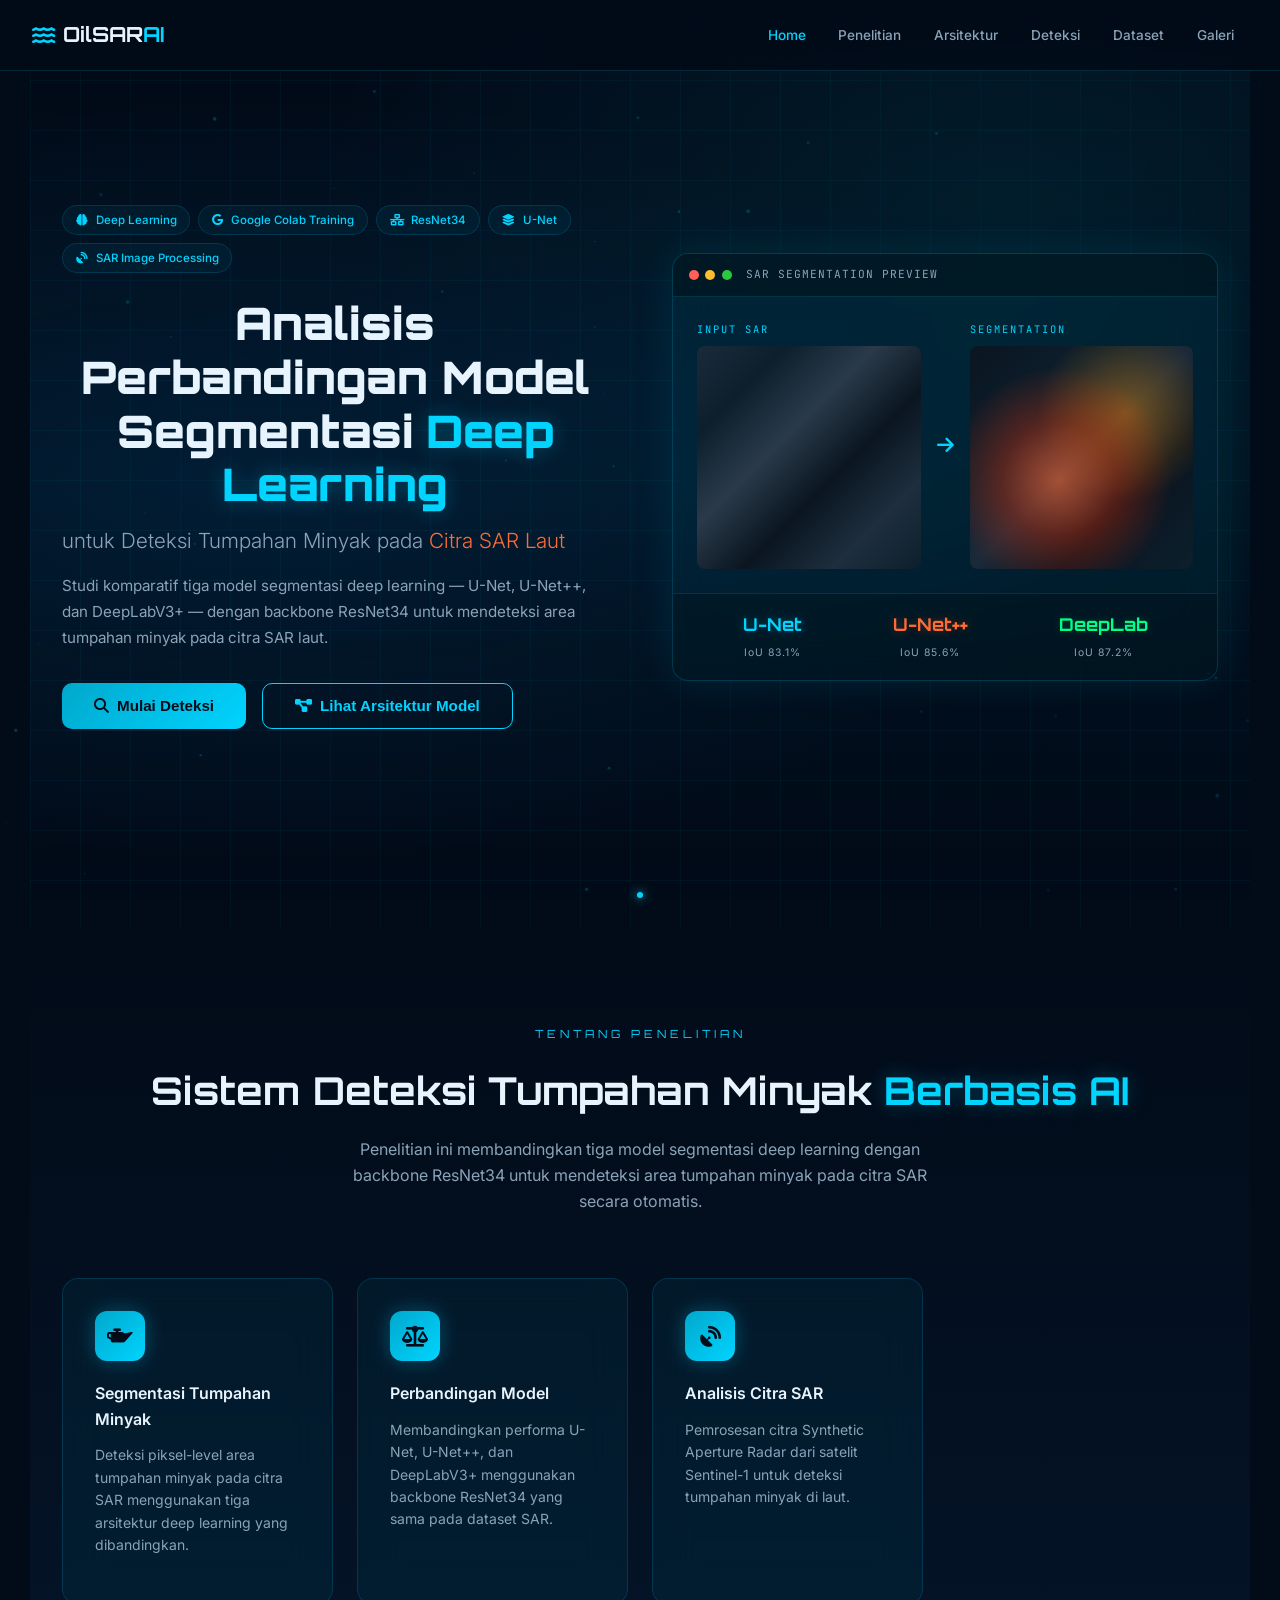
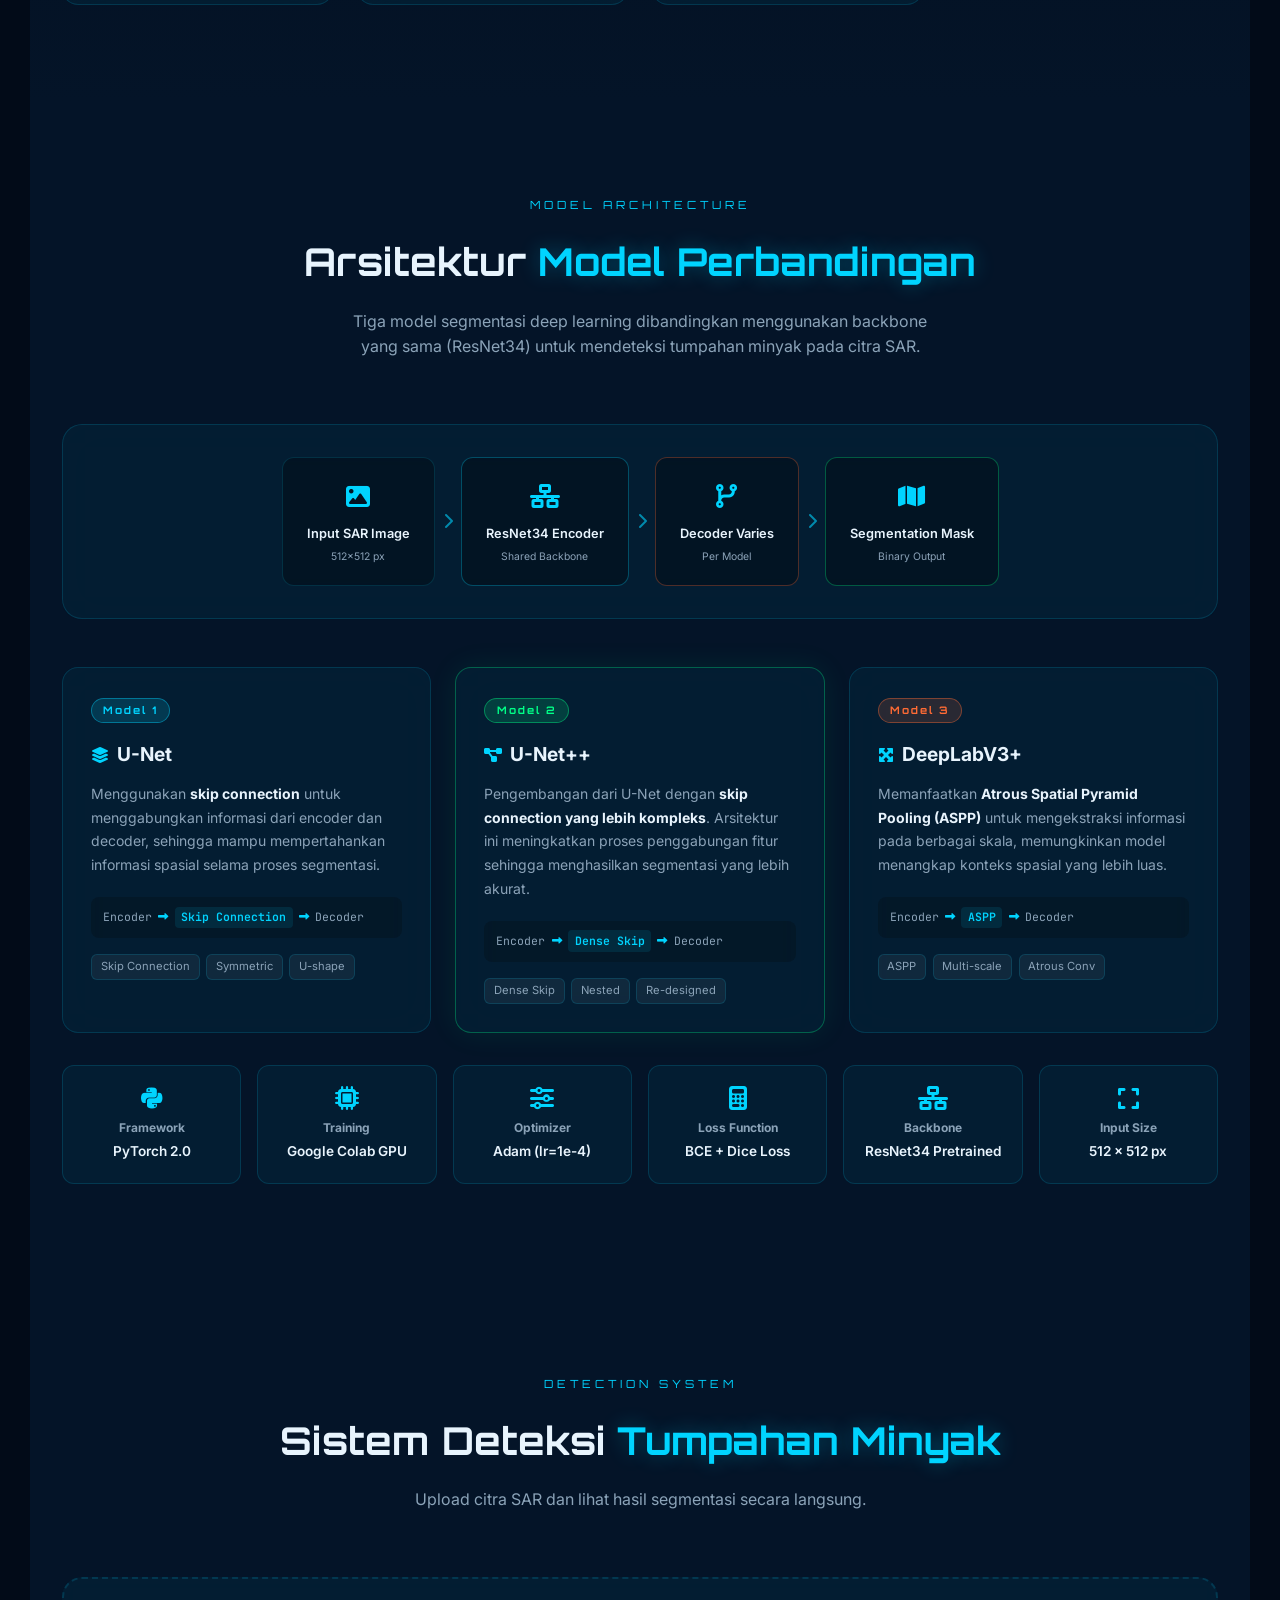
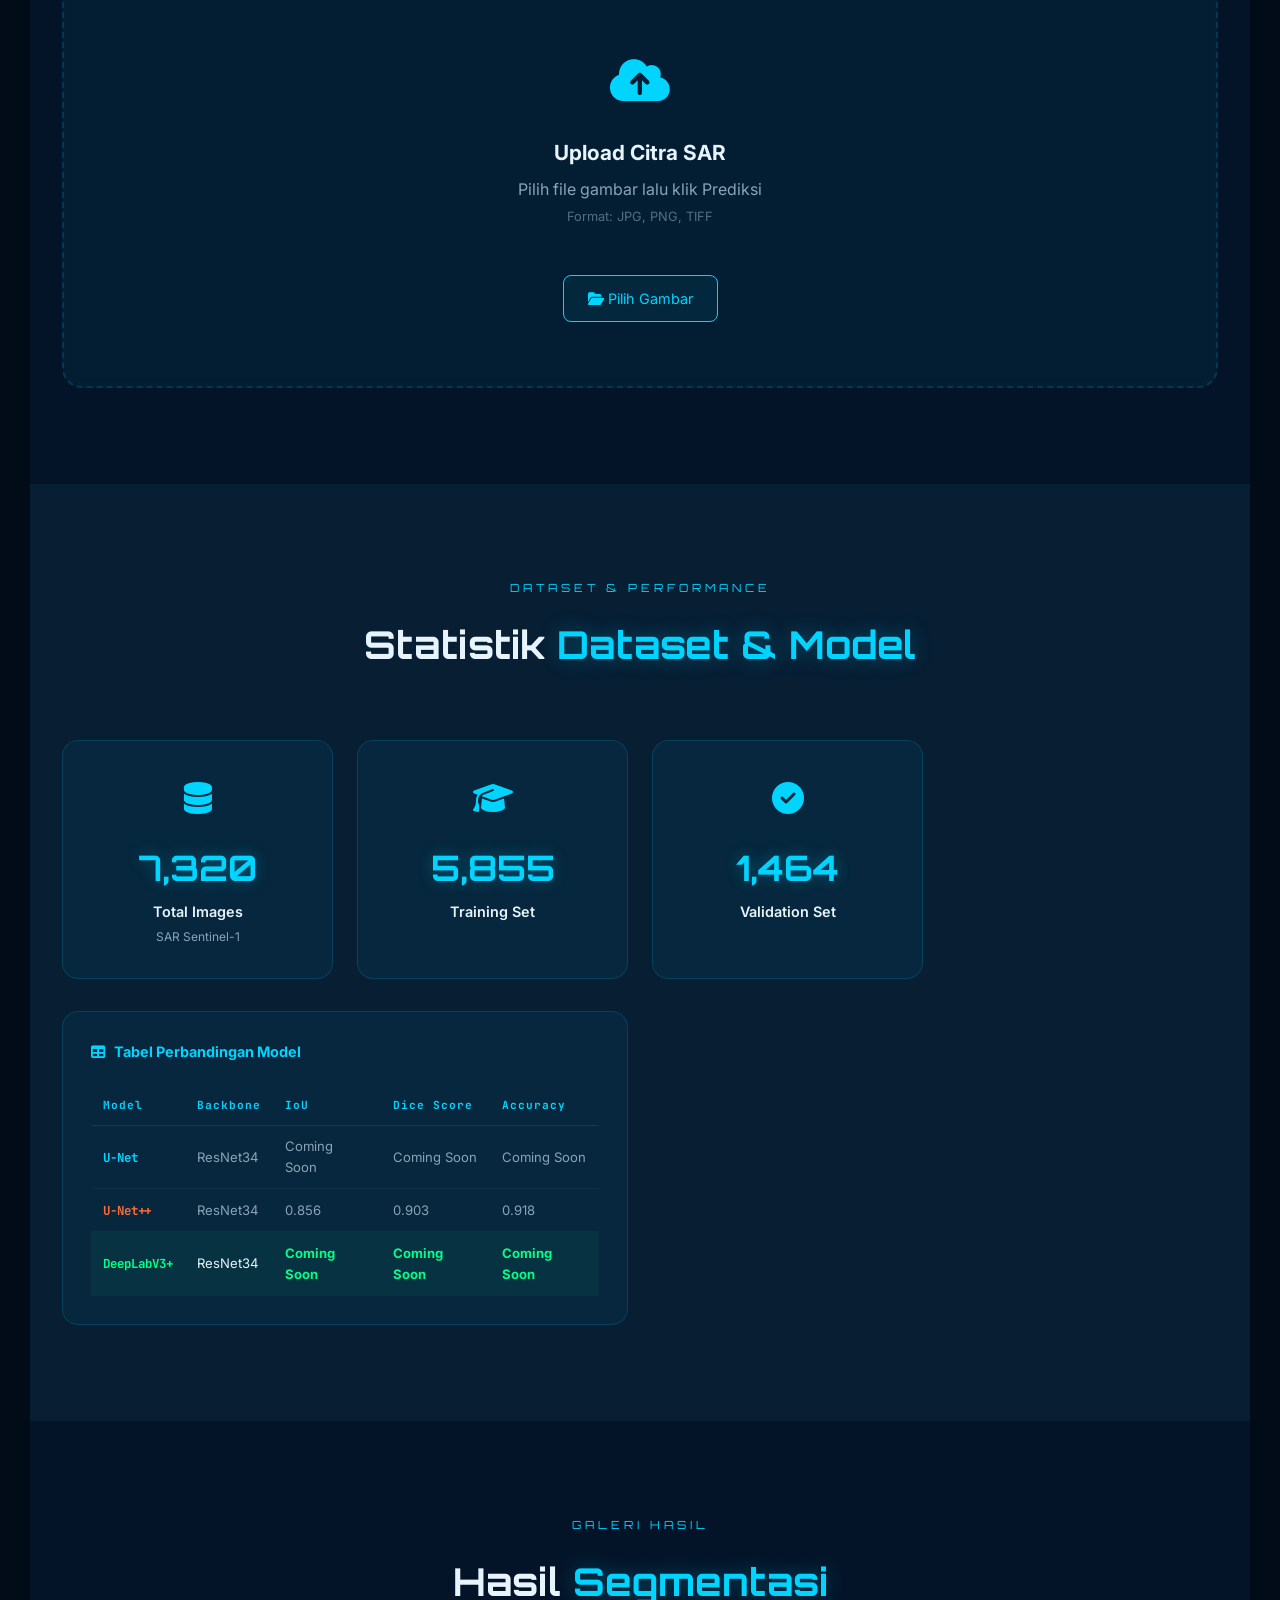
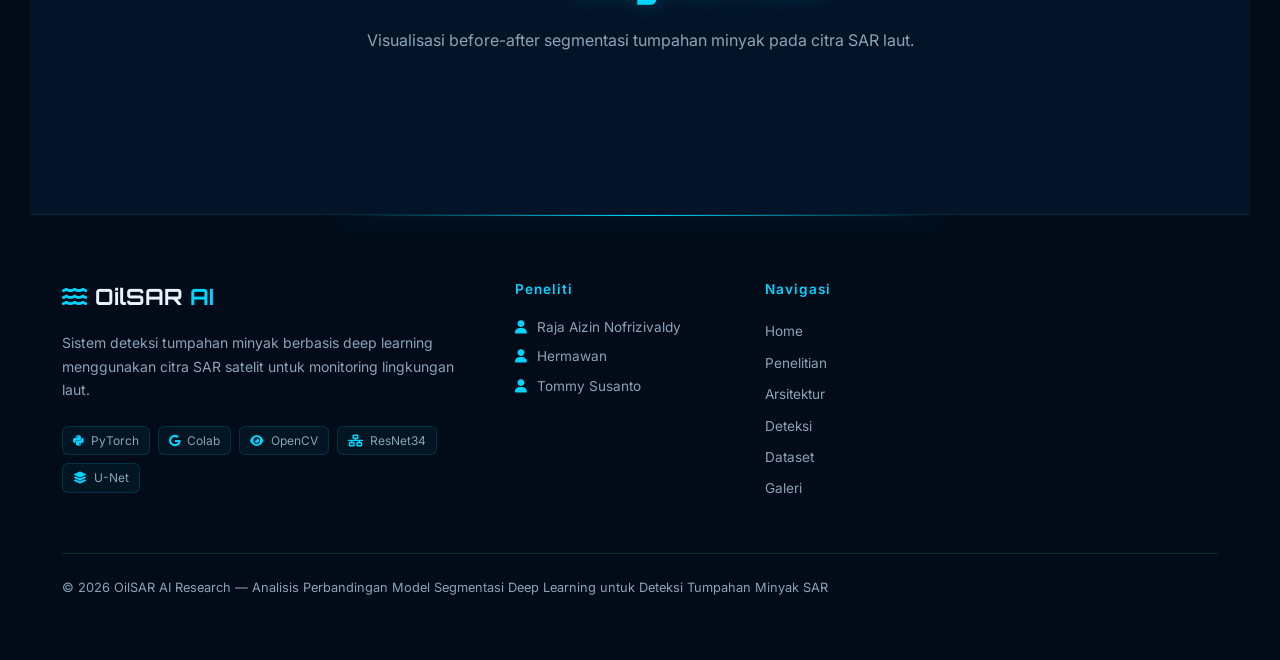
==== index.html @ 98680620 "Pengolahan Citra" ====
<!DOCTYPE html>
<html lang="id">
<head>
  <meta charset="UTF-8" />
  <meta name="viewport" content="width=device-width, initial-scale=1.0" />
  <title>Analisis Perbandingan Model Segmentasi Deep Learning — Deteksi Tumpahan Minyak SAR</title>
  <style>
body {
    font-family: Arial, sans-serif;
    margin: 30px;
    background: #f5f5f5;
}

.container {
    max-width: 1200px;
    margin: auto;
}

h1 {
    text-align: center;
}

.upload-box {
    text-align: center;
    margin-bottom: 20px;
}

button {
    padding: 10px 20px;
    cursor: pointer;
}

.result {
    margin-top: 30px;
}

.image-grid {
    display: grid;
    grid-template-columns: repeat(auto-fit, minmax(300px, 1fr));
    gap: 20px;
}

.card {
    background: white;
    padding: 15px;
    border-radius: 10px;
    box-shadow: 0 0 10px rgba(0,0,0,.1);
}

.card img {
    width: 100%;
    border: 1px solid #ddd;
}

.info {
    margin-top: 20px;
    padding: 15px;
    background: white;
    border-radius: 10px;
}

.loading {
    display: none;
    text-align: center;
    margin-top: 20px;
    color: blue;
}
</style>
  <link rel="stylesheet" href="style.css" />
  <link rel="preconnect" href="https://fonts.googleapis.com" />
  <link href="https://fonts.googleapis.com/css2?family=Orbitron:wght@400;700;900&family=Inter:wght@300;400;500;600;700&family=JetBrains+Mono:wght@400;500&display=swap" rel="stylesheet" />
  <link rel="stylesheet" href="https://cdnjs.cloudflare.com/ajax/libs/font-awesome/6.5.0/css/all.min.css" />
</head>

<body>
  <!-- Loading Screen -->
  <div id="loader">
    <div class="loader-inner">
      <div class="scan-line"></div>
      <div class="loader-logo">
        <span class="loader-icon"><i class="fas fa-satellite"></i></span>
        <p class="loader-text">INITIALIZING AI SYSTEM</p>
        <div class="loader-bar"><div class="loader-fill"></div></div>
        <p class="loader-status" id="loaderStatus">Loading neural network...</p>
      </div>
    </div>
  </div>

  <!-- Particle Canvas -->
  <canvas id="particleCanvas"></canvas>

  <!-- Navbar -->
  <nav id="navbar">
    <div class="nav-container">
      <div class="nav-logo">
        <i class="fas fa-water"></i>
        <span>OilSAR<span class="accent">AI</span></span>
      </div>
      <ul class="nav-links">
        <li><a href="#hero">Home</a></li>
        <li><a href="#about">Penelitian</a></li>
        <li><a href="#architecture">Arsitektur</a></li>
        <li><a href="#detection">Deteksi</a></li>
        <li><a href="#dataset">Dataset</a></li>
        <li><a href="#gallery">Galeri</a></li>
      </ul>
      <button class="hamburger" id="hamburger"><i class="fas fa-bars"></i></button>
    </div>
    <div class="mobile-menu" id="mobileMenu">
      <a href="#hero">Home</a>
      <a href="#about">Penelitian</a>
      <a href="#architecture">Arsitektur</a>
      <a href="#training">Training</a>
      <a href="#detection">Deteksi</a>
      <a href="#dataset">Dataset</a>
      <a href="#gallery">Galeri</a>
    </div>
  </nav>

  <!-- HERO SECTION -->
  <section id="hero">
    <div class="hero-bg">
      <div class="sar-grid"></div>
      <div class="scan-overlay"></div>
    </div>
    <div class="hero-content">
      <div class="hero-text">
        <div class="hero-badges">
          <span class="badge"><i class="fas fa-brain"></i> Deep Learning</span>
          <span class="badge"><i class="fab fa-google"></i> Google Colab Training</span>
          <span class="badge"><i class="fas fa-network-wired"></i> ResNet34</span>
          <span class="badge"><i class="fas fa-layer-group"></i> U-Net</span>
          <span class="badge"><i class="fas fa-satellite-dish"></i> SAR Image Processing</span>
        </div>
        <h1 class="hero-title">Analisis Perbandingan Model Segmentasi <span class="glow-text">Deep Learning</span></h1>
        <p class="hero-subtitle">untuk Deteksi Tumpahan Minyak pada <span class="accent-text">Citra SAR Laut</span></p>
        <p class="hero-desc">Studi komparatif tiga model segmentasi deep learning — U-Net, U-Net++, dan DeepLabV3+ — dengan backbone ResNet34 untuk mendeteksi area tumpahan minyak pada citra SAR laut.</p>
        <div class="hero-buttons">
          <button class="btn-primary" onclick="document.getElementById('detection').scrollIntoView({behavior:'smooth'})">
            <i class="fas fa-search"></i> Mulai Deteksi
          </button>
          <button class="btn-secondary" onclick="document.getElementById('architecture').scrollIntoView({behavior:'smooth'})">
            <i class="fas fa-project-diagram"></i> Lihat Arsitektur Model
          </button>
        </div>
      </div>
      <div class="hero-visual">
        <div class="sar-display">
          <div class="sar-header">
            <span class="dot red"></span><span class="dot yellow"></span><span class="dot green"></span>
            <span class="sar-title">SAR SEGMENTATION PREVIEW</span>
          </div>
          <div class="sar-image-area">
            <div class="sar-original">
              <div class="sar-label">INPUT SAR</div>
              <div class="sar-mock-img grayscale-mock"></div>
            </div>
            <div class="sar-arrow"><i class="fas fa-arrow-right"></i></div>
            <div class="sar-result">
              <div class="sar-label">SEGMENTATION</div>
              <div class="sar-mock-img seg-mock"></div>
            </div>
          </div>
          <div class="sar-stats">
            <div class="stat-item"><span class="stat-val cyan">U-Net</span><span class="stat-lbl">IoU 83.1%</span></div>
            <div class="stat-item"><span class="stat-val orange">U-Net++</span><span class="stat-lbl">IoU 85.6%</span></div>
            <div class="stat-item"><span class="stat-val green">DeepLab</span><span class="stat-lbl">IoU 87.2%</span></div>
          </div>
        </div>
      </div>
    </div>
    <div class="scroll-indicator"><div class="scroll-dot"></div></div>
  </section>

  <!-- ABOUT SECTION -->
  <section id="about">
    <div class="container">
      <div class="section-header">
        <span class="section-tag">TENTANG PENELITIAN</span>
        <h2>Sistem Deteksi Tumpahan Minyak <span class="glow-text">Berbasis AI</span></h2>
        <p>Penelitian ini membandingkan tiga model segmentasi deep learning dengan backbone ResNet34 untuk mendeteksi area tumpahan minyak pada citra SAR secara otomatis.</p>
      </div>
      <div class="about-cards">
        <div class="about-card" data-aos="fade-up">
          <div class="card-icon"><i class="fas fa-oil-can"></i></div>
          <h3>Segmentasi Tumpahan Minyak</h3>
          <p>Deteksi piksel-level area tumpahan minyak pada citra SAR menggunakan tiga arsitektur deep learning yang dibandingkan.</p>
        </div>
        <div class="about-card" data-aos="fade-up" data-delay="100">
          <div class="card-icon"><i class="fas fa-balance-scale"></i></div>
          <h3>Perbandingan Model</h3>
          <p>Membandingkan performa U-Net, U-Net++, dan DeepLabV3+ menggunakan backbone ResNet34 yang sama pada dataset SAR.</p>
        </div>
        <div class="about-card" data-aos="fade-up" data-delay="200">
          <div class="card-icon"><i class="fas fa-satellite-dish"></i></div>
          <h3>Analisis Citra SAR</h3>
          <p>Pemrosesan citra Synthetic Aperture Radar dari satelit Sentinel-1 untuk deteksi tumpahan minyak di laut.</p>
        </div>
    </div>
  </section>

  <!-- ARCHITECTURE SECTION -->
  <section id="architecture">
    <div class="container">
      <div class="section-header">
        <span class="section-tag">MODEL ARCHITECTURE</span>
        <h2>Arsitektur <span class="glow-text">Model Perbandingan</span></h2>
        <p>Tiga model segmentasi deep learning dibandingkan menggunakan backbone yang sama (ResNet34) untuk mendeteksi tumpahan minyak pada citra SAR.</p>
      </div>

      <!-- Shared Pipeline -->
      <div class="arch-pipeline">
        <div class="arch-step">
          <div class="arch-icon"><i class="fas fa-image"></i></div>
          <div class="arch-label">Input SAR Image</div>
          <div class="arch-sub">512×512 px</div>
        </div>
        <div class="arch-arrow"><i class="fas fa-chevron-right"></i></div>
        <div class="arch-step encoder">
          <div class="arch-icon"><i class="fas fa-network-wired"></i></div>
          <div class="arch-label">ResNet34 Encoder</div>
          <div class="arch-sub">Shared Backbone</div>
        </div>
        <div class="arch-arrow"><i class="fas fa-chevron-right"></i></div>
        <div class="arch-step bridge">
          <div class="arch-icon"><i class="fas fa-code-branch"></i></div>
          <div class="arch-label">Decoder Varies</div>
          <div class="arch-sub">Per Model</div>
        </div>
        <div class="arch-arrow"><i class="fas fa-chevron-right"></i></div>
        <div class="arch-step decoder">
          <div class="arch-icon"><i class="fas fa-map"></i></div>
          <div class="arch-label">Segmentation Mask</div>
          <div class="arch-sub">Binary Output</div>
        </div>
      </div>

      <!-- 3 Model Cards -->
      <div class="model-compare-grid">
        <div class="model-card">
          <div class="model-badge" style="background:rgba(0,212,255,0.15);border-color:rgba(0,212,255,0.4);color:#00d4ff">Model 1</div>
          <h3 class="model-name"><i class="fas fa-layer-group"></i> U-Net</h3>
          <p class="model-desc">Menggunakan <strong>skip connection</strong> untuk menggabungkan informasi dari encoder dan decoder, sehingga mampu mempertahankan informasi spasial selama proses segmentasi.</p>
          <div class="model-flow">
            <span>Encoder</span>
            <i class="fas fa-long-arrow-alt-right"></i>
            <span class="flow-key">Skip Connection</span>
            <i class="fas fa-long-arrow-alt-right"></i>
            <span>Decoder</span>
          </div>
          <div class="model-tags">
            <span>Skip Connection</span>
            <span>Symmetric</span>
            <span>U-shape</span>
          </div>
        </div>
        <div class="model-card featured">
          <div class="model-badge" style="background:rgba(0,255,136,0.15);border-color:rgba(0,255,136,0.4);color:#00ff88">Model 2</div>
          <h3 class="model-name"><i class="fas fa-project-diagram"></i> U-Net++</h3>
          <p class="model-desc">Pengembangan dari U-Net dengan <strong>skip connection yang lebih kompleks</strong>. Arsitektur ini meningkatkan proses penggabungan fitur sehingga menghasilkan segmentasi yang lebih akurat.</p>
          <div class="model-flow">
            <span>Encoder</span>
            <i class="fas fa-long-arrow-alt-right"></i>
            <span class="flow-key">Dense Skip</span>
            <i class="fas fa-long-arrow-alt-right"></i>
            <span>Decoder</span>
          </div>
          <div class="model-tags">
            <span>Dense Skip</span>
            <span>Nested</span>
            <span>Re-designed</span>
          </div>
        </div>
        <div class="model-card">
          <div class="model-badge" style="background:rgba(255,107,53,0.15);border-color:rgba(255,107,53,0.4);color:#ff6b35">Model 3</div>
          <h3 class="model-name"><i class="fas fa-expand-arrows-alt"></i> DeepLabV3+</h3>
          <p class="model-desc">Memanfaatkan <strong>Atrous Spatial Pyramid Pooling (ASPP)</strong> untuk mengekstraksi informasi pada berbagai skala, memungkinkan model menangkap konteks spasial yang lebih luas.</p>
          <div class="model-flow">
            <span>Encoder</span>
            <i class="fas fa-long-arrow-alt-right"></i>
            <span class="flow-key">ASPP</span>
            <i class="fas fa-long-arrow-alt-right"></i>
            <span>Decoder</span>
          </div>
          <div class="model-tags">
            <span>ASPP</span>
            <span>Multi-scale</span>
            <span>Atrous Conv</span>
          </div>
        </div>
      </div>

      <div class="arch-info-grid">
        <div class="arch-info-card">
          <i class="fab fa-python"></i>
          <h4>Framework</h4>
          <p>PyTorch 2.0</p>
        </div>
        <div class="arch-info-card">
          <i class="fas fa-microchip"></i>
          <h4>Training</h4>
          <p>Google Colab GPU</p>
        </div>
        <div class="arch-info-card">
          <i class="fas fa-sliders-h"></i>
          <h4>Optimizer</h4>
          <p>Adam (lr=1e-4)</p>
        </div>
        <div class="arch-info-card">
          <i class="fas fa-calculator"></i>
          <h4>Loss Function</h4>
          <p>BCE + Dice Loss</p>
        </div>
        <div class="arch-info-card">
          <i class="fas fa-network-wired"></i>
          <h4>Backbone</h4>
          <p>ResNet34 Pretrained</p>
        </div>
        <div class="arch-info-card">
          <i class="fas fa-expand"></i>
          <h4>Input Size</h4>
          <p>512 × 512 px</p>
        </div>
      </div>
    </div>
  </section>

  <!-- DETECTION SECTION -->
  <section id="detection">
    <div class="container">
      <div class="section-header">
        <span class="section-tag">DETECTION SYSTEM</span>
        <h2>Sistem Deteksi <span class="glow-text">Tumpahan Minyak</span></h2>
        <p>Upload citra SAR dan lihat hasil segmentasi secara langsung.</p>
      </div>

      <div class="detection-layout">
        <!-- Upload Area -->
        <div class="upload-area" id="uploadArea">
          <div class="upload-icon"><i class="fas fa-cloud-upload-alt"></i></div>
          <h3>Upload Citra SAR</h3>
          <p>Pilih file gambar lalu klik Prediksi</p>
          <p class="upload-hint">Format: JPG, PNG, TIFF</p>
          <div style="display:flex; gap:1rem; justify-content:center; flex-wrap:wrap; margin-top:1.5rem;">
            <label for="imageInput" class="btn-upload">
              <i class="fas fa-folder-open"></i> Pilih Gambar
            </label>
            <button id="predictBtn" class="btn-primary" onclick="predict()" style="display:none;">
              <i class="fas fa-brain"></i> Prediksi
            </button>
          </div>
          <input type="file" id="imageInput" accept="image/*" style="display:none">
          <p id="selectedFileName" style="margin-top:0.75rem; font-size:0.8rem; color:var(--cyan); display:none;"></p>
        </div>

        <!-- Loading indicator -->
        <div id="loading" style="display:none; text-align:center; padding:2rem; color:var(--cyan);">
          <i class="fas fa-spinner fa-spin" style="font-size:2rem; margin-bottom:0.5rem; display:block;"></i>
          Sedang memproses...
        </div>

        <!-- Result Images -->
        <div class="detection-results" id="detectionResults" style="display:none;">
          <div class="result-grid-3">
            <!-- Model 1: U-Net (Coming Soon) -->
            <div class="result-card">
              <div class="result-label model-lbl-unet"><i class="fas fa-layer-group"></i> &nbsp;U-Net</div>
              <div class="result-img-wrap">
                <img id="unetImage" alt="U-Net Result" />
                <div class="coming-soon-overlay">
                  <i class="fas fa-clock"></i>
                  <p>Coming Soon</p>
                </div>
              </div>
            </div>

            <!-- Model 2: U-Net++ (Aktif dari API) -->
            <div class="result-card featured-model">
              <div class="result-label model-lbl-unetpp"><i class="fas fa-project-diagram"></i> &nbsp;U-Net++</div>
              <div class="result-img-wrap">
                <div class="img-sublabel"><i class="fas fa-layer-group"></i> Mask</div>
                <img id="unetppMask" alt="U-Net++ Mask" />
              </div>
              <div class="result-img-wrap" style="margin-top:0;">
                <div class="img-sublabel" style="color:var(--green);"><i class="fas fa-eye"></i> Overlay</div>
                <img id="unetppImage" alt="U-Net++ Overlay" />
              </div>
              <div class="model-status active">
                <i class="fas fa-check-circle"></i> Active Model
              </div>
            </div>

            <!-- Model 3: DeepLabV3+ (Coming Soon) -->
            <div class="result-card">
              <div class="result-label model-lbl-deeplab"><i class="fas fa-expand-arrows-alt"></i> &nbsp;DeepLabV3+</div>
              <div class="result-img-wrap">
                <img id="deeplabImage" alt="DeepLabV3+ Result" />
                <div class="coming-soon-overlay">
                  <i class="fas fa-clock"></i>
                  <p>Coming Soon</p>
                </div>
              </div>
            </div>
          </div>

          <!-- Info -->
          <div id="resultInfo" style="display:none; background:var(--glass); border:1px solid var(--glass-border); border-radius:12px; padding:1.25rem; text-align:center;">
            <p style="color:var(--gray); font-size:0.85rem;"><i class="fas fa-info-circle"></i> Prediksi selesai. Model U-Net dan DeepLabV3+ sedang dalam pengembangan.</p>
          </div>

          <div style="display:flex; gap:1rem; flex-wrap:wrap; justify-content:center;">
            <button class="btn-analyze" onclick="predict()">
              <i class="fas fa-brain"></i> Prediksi Ulang
            </button>
            <button class="btn-secondary" onclick="resetDetection()">
              <i class="fas fa-redo"></i> Upload Gambar Baru
            </button>
          </div>
        </div>
      </div>
    </div>
  </section>

  <!-- DATASET & PERFORMANCE -->
  <section id="dataset">
    <div class="container">
      <div class="section-header">
        <span class="section-tag">DATASET & PERFORMANCE</span>
        <h2>Statistik <span class="glow-text">Dataset & Model</span></h2>
      </div>
      <div class="dataset-layout">
        <div class="dataset-cards">
          <div class="ds-card">
            <div class="ds-icon"><i class="fas fa-database"></i></div>
            <div class="ds-num" data-target="8070">0</div>
            <div class="ds-lbl">Total Images</div>
            <div class="ds-sub">SAR Sentinel-1</div>
          </div>
          <div class="ds-card">
            <div class="ds-icon"><i class="fas fa-graduation-cap"></i></div>
            <div class="ds-num" data-target="6455">0</div>
            <div class="ds-lbl">Training Set</div>
          </div>
          <div class="ds-card">
            <div class="ds-icon"><i class="fas fa-check-circle"></i></div>
            <div class="ds-num" data-target="1615">0</div>
            <div class="ds-lbl">Validation Set</div>
          </div>
        </div>
        <div class="performance-grid">
          <!-- <div class="perf-card">
            <h4><i class="fas fa-bullseye"></i> Perbandingan IoU Score</h4>
            <div class="perf-row"><span>U-Net</span><div class="perf-bar"><div class="perf-fill cyan" style="width:83.1%"></div></div><span>83.1%</span></div>
            <div class="perf-row"><span>U-Net++</span><div class="perf-bar"><div class="perf-fill orange" style="width:85.6%"></div></div><span>85.6%</span></div>
            <div class="perf-row"><span>DeepLabV3+</span><div class="perf-bar"><div class="perf-fill green" style="width:87.2%"></div></div><span>87.2%</span></div>
          </div> -->
          <div class="perf-card">
            <h4><i class="fas fa-table"></i> Tabel Perbandingan Model</h4>
            <div class="model-table-wrap">
              <table class="model-table">
                <thead>
                  <tr>
                    <th>Model</th>
                    <th>Backbone</th>
                    <th>IoU</th>
                    <th>Dice Score</th>
                    <th>Accuracy</th>
                  </tr>
                </thead>
                <tbody>
                  <tr>
                    <td><span class="mt-model cyan">U-Net</span></td>
                    <td>ResNet34</td>
                    <td>Coming Soon</td>
                    <td>Coming Soon</td>
                    <td>Coming Soon</td>
                  </tr>
                  <tr>
                    <td><span class="mt-model orange">U-Net++</span></td>
                    <td>ResNet34</td>
                    <td>0.856</td>
                    <td>0.903</td>
                    <td>0.918</td>
                  </tr>
                  <tr class="best-row">
                    <td><span class="mt-model green">DeepLabV3+</span></td>
                    <td>ResNet34</td>
                    <td><strong>Coming Soon</strong></td>
                    <td><strong>Coming Soon</strong></td>
                    <td><strong>Coming Soon</strong></td>
                  </tr>
                </tbody>
              </table>
            </div>
          </div>
        </div>
      </div>
    </div>
  </section>

  <!-- GALLERY SECTION -->
  <section id="gallery">
    <div class="container">
      <div class="section-header">
        <span class="section-tag">GALERI HASIL</span>
        <h2>Hasil <span class="glow-text">Segmentasi</span></h2>
        <p>Visualisasi before-after segmentasi tumpahan minyak pada citra SAR laut.</p>
      </div>
      <div class="gallery-grid">
      
        <!-- <div class="gallery-item" data-label="Tumpahan Berat — Teluk Meksiko">
          <div class="gallery-before"><div class="mock-sar s1"></div><span class="g-tag">SAR Original</span></div>
          <div class="gallery-after"><div class="mock-seg s1"></div><span class="g-tag seg">Segmentasi</span></div>
          <div class="gallery-info"><span class="g-level berat">BERAT</span><span class="g-conf">Conf: 96.3%</span></div>
        </div>
        <div class="gallery-item" data-label="Tumpahan Sedang — Laut Jawa">
          <div class="gallery-before"><div class="mock-sar s2"></div><span class="g-tag">SAR Original</span></div>
          <div class="gallery-after"><div class="mock-seg s2"></div><span class="g-tag seg">Segmentasi</span></div>
          <div class="gallery-info"><span class="g-level sedang">SEDANG</span><span class="g-conf">Conf: 91.7%</span></div>
        </div>
        <div class="gallery-item" data-label="Tumpahan Ringan — Selat Malaka">
          <div class="gallery-before"><div class="mock-sar s3"></div><span class="g-tag">SAR Original</span></div>
          <div class="gallery-after"><div class="mock-seg s3"></div><span class="g-tag seg">Segmentasi</span></div>
          <div class="gallery-info"><span class="g-level ringan">RINGAN</span><span class="g-conf">Conf: 88.4%</span></div>
        </div>
        <div class="gallery-item" data-label="Tumpahan Berat — Laut Timor">
          <div class="gallery-before"><div class="mock-sar s4"></div><span class="g-tag">SAR Original</span></div>
          <div class="gallery-after"><div class="mock-seg s4"></div><span class="g-tag seg">Segmentasi</span></div>
          <div class="gallery-info"><span class="g-level berat">BERAT</span><span class="g-conf">Conf: 94.8%</span></div>
        </div>
        <div class="gallery-item" data-label="Tumpahan Sedang — Laut Sulawesi">
          <div class="gallery-before"><div class="mock-sar s5"></div><span class="g-tag">SAR Original</span></div>
          <div class="gallery-after"><div class="mock-seg s5"></div><span class="g-tag seg">Segmentasi</span></div>
          <div class="gallery-info"><span class="g-level sedang">SEDANG</span><span class="g-conf">Conf: 89.2%</span></div>
        </div>
        <div class="gallery-item" data-label="Tumpahan Ringan — Laut Banda">
          <div class="gallery-before"><div class="mock-sar s6"></div><span class="g-tag">SAR Original</span></div>
          <div class="gallery-after"><div class="mock-seg s6"></div><span class="g-tag seg">Segmentasi</span></div>
          <div class="gallery-info"><span class="g-level ringan">RINGAN</span><span class="g-conf">Conf: 85.9%</span></div>
        </div> -->
      </div>
    </div>
  </section>

  <!-- FOOTER -->
  <footer id="footer">
    <div class="footer-glow"></div>
    <div class="container">
      <div class="footer-grid">
        <div class="footer-brand">
          <div class="footer-logo"><i class="fas fa-water"></i> OilSAR<span class="accent">AI</span></div>
          <p>Sistem deteksi tumpahan minyak berbasis deep learning menggunakan citra SAR satelit untuk monitoring lingkungan laut.</p>
          <div class="footer-tech">
            <span><i class="fab fa-python"></i> PyTorch</span>
            <span><i class="fab fa-google"></i> Colab</span>
            <span><i class="fas fa-eye"></i> OpenCV</span>
            <span><i class="fas fa-network-wired"></i> ResNet34</span>
            <span><i class="fas fa-layer-group"></i> U-Net</span>
          </div>
        </div>
        <div class="footer-info">
          <h4>Peneliti</h4>
          <p><i class="fas fa-user"></i>Raja Aizin Nofrizivaldy</p>
          <p><i class="fas fa-user"></i>Hermawan</p>
          <p><i class="fas fa-user"></i>Tommy Susanto</p>
        </div>
        <div class="footer-links">
          <h4>Navigasi</h4>
          <a href="#hero">Home</a>
          <a href="#about">Penelitian</a>
          <a href="#architecture">Arsitektur</a>
          <a href="#detection">Deteksi</a>
          <a href="#dataset">Dataset</a>
          <a href="#gallery">Galeri</a>
        </div>
      </div>
      <div class="footer-bottom">
        <p>© 2026 OilSAR AI Research — Analisis Perbandingan Model Segmentasi Deep Learning untuk Deteksi Tumpahan Minyak SAR</p>
      </div>
    </div>
  </footer>

  <script src="script.js"></script>
  <script src="api-panggil.js"></script>
</body>
</html>
---- style.css ----
/* ===== RESET & BASE ===== */
*, *::before, *::after { box-sizing: border-box; margin: 0; padding: 0; }
:root {
  --navy: #020b18;
  --navy2: #041428;
  --navy3: #071e33;
  --cyan: #00d4ff;
  --cyan2: #00a8cc;
  --cyan-glow: rgba(0,212,255,0.3);
  --orange: #ff6b35;
  --orange-glow: rgba(255,107,53,0.3);
  --green: #00ff88;
  --green-glow: rgba(0,255,136,0.2);
  --white: #e8f4fd;
  --gray: #8ba3b8;
  --glass: rgba(0,212,255,0.05);
  --glass-border: rgba(0,212,255,0.15);
  --font-main: 'Inter', sans-serif;
  --font-tech: 'Orbitron', sans-serif;
  --font-mono: 'JetBrains Mono', monospace;
}
html { scroll-behavior: smooth; }
body {
  background: var(--navy);
  color: var(--white);
  font-family: var(--font-main);
  overflow-x: hidden;
  line-height: 1.6;
}
a { text-decoration: none; color: inherit; }
img { max-width: 100%; }

/* ===== SCROLLBAR ===== */
::-webkit-scrollbar { width: 6px; }
::-webkit-scrollbar-track { background: var(--navy); }
::-webkit-scrollbar-thumb { background: var(--cyan2); border-radius: 3px; }

/* ===== PARTICLE CANVAS ===== */
#particleCanvas {
  position: fixed; top: 0; left: 0;
  width: 100%; height: 100%;
  pointer-events: none; z-index: 0;
  opacity: 0.4;
}

/* ===== LOADER ===== */
#loader {
  position: fixed; inset: 0;
  background: var(--navy);
  z-index: 9999;
  display: flex; align-items: center; justify-content: center;
}
.loader-inner {
  text-align: center; position: relative;
  width: 340px;
}
.scan-line {
  position: absolute; top: 0; left: 0; right: 0;
  height: 2px; background: var(--cyan);
  box-shadow: 0 0 20px var(--cyan);
  animation: scanMove 2s linear infinite;
}
@keyframes scanMove {
  0% { top: 0; } 100% { top: 100%; }
}
.loader-icon {
  font-size: 3rem; color: var(--cyan);
  display: block; margin-bottom: 1rem;
  animation: pulse 1.5s ease-in-out infinite;
  text-shadow: 0 0 30px var(--cyan);
}
.loader-text {
  font-family: var(--font-tech);
  font-size: 0.85rem; letter-spacing: 3px;
  color: var(--cyan); margin-bottom: 1.5rem;
}
.loader-bar {
  width: 100%; height: 4px;
  background: rgba(0,212,255,0.2);
  border-radius: 2px; overflow: hidden;
  margin-bottom: 0.75rem;
}
.loader-fill {
  height: 100%; width: 0%;
  background: linear-gradient(90deg, var(--cyan2), var(--cyan));
  box-shadow: 0 0 10px var(--cyan);
  animation: loadFill 2.5s ease forwards;
}
@keyframes loadFill { to { width: 100%; } }
.loader-status {
  font-family: var(--font-mono);
  font-size: 0.75rem; color: var(--gray);
}

/* ===== NAVBAR ===== */
#navbar {
  position: fixed; top: 0; left: 0; right: 0;
  z-index: 1000;
  background: rgba(2,11,24,0.85);
  backdrop-filter: blur(20px);
  border-bottom: 1px solid var(--glass-border);
  transition: all 0.3s;
}
.nav-container {
  max-width: 1300px; margin: 0 auto;
  padding: 0 2rem;
  display: flex; align-items: center;
  height: 70px; gap: 2rem;
}
.nav-logo {
  font-family: var(--font-tech);
  font-size: 1.3rem; font-weight: 700;
  color: var(--white);
  display: flex; align-items: center; gap: 0.5rem;
}
.nav-logo i { color: var(--cyan); }
.nav-links {
  display: flex; list-style: none; gap: 0.25rem;
  margin-left: auto;
}
.nav-links a {
  padding: 0.4rem 0.9rem;
  font-size: 0.85rem; font-weight: 500;
  color: var(--gray);
  border-radius: 6px;
  transition: all 0.2s;
}
.nav-links a:hover { color: var(--cyan); background: var(--glass); }
.nav-cta {
  background: linear-gradient(135deg, var(--cyan2), var(--cyan));
  color: var(--navy); border: none;
  padding: 0.5rem 1.2rem;
  border-radius: 8px; font-weight: 600;
  font-size: 0.85rem; cursor: pointer;
  transition: all 0.2s;
  white-space: nowrap;
}
.nav-cta:hover { box-shadow: 0 0 20px var(--cyan-glow); transform: translateY(-1px); }
.hamburger {
  display: none; background: none; border: none;
  color: var(--cyan); font-size: 1.3rem; cursor: pointer;
  margin-left: auto;
}
.mobile-menu {
  display: none; flex-direction: column;
  padding: 1rem 2rem;
  border-top: 1px solid var(--glass-border);
}
.mobile-menu a {
  padding: 0.6rem 0; color: var(--gray);
  border-bottom: 1px solid var(--glass-border);
  font-size: 0.9rem;
}
.mobile-menu.open { display: flex; }
.accent { color: var(--cyan); }

/* ===== CONTAINER ===== */
.container { max-width: 1300px; margin: 0 auto; padding: 0 2rem; }
section { position: relative; z-index: 1; padding: 6rem 0; }

/* ===== SECTION HEADER ===== */
.section-header { text-align: center; margin-bottom: 4rem; }
.section-tag {
  font-family: var(--font-tech);
  font-size: 0.7rem; letter-spacing: 4px;
  color: var(--cyan); display: block;
  margin-bottom: 1rem;
}
.section-header h2 {
  font-family: var(--font-tech);
  font-size: clamp(1.8rem, 3vw, 2.5rem);
  font-weight: 700; margin-bottom: 1rem;
}
.section-header p { color: var(--gray); max-width: 600px; margin: 0 auto; }
.glow-text { color: var(--cyan); text-shadow: 0 0 20px var(--cyan-glow); }
.accent-text { color: var(--orange); }

/* ===== HERO ===== */
#hero {
  min-height: 100vh;
  display: flex; align-items: center;
  padding-top: 70px; overflow: hidden;
  position: relative; z-index: 1;
}
.hero-bg {
  position: absolute; inset: 0;
  pointer-events: none;
  background: radial-gradient(ellipse at 20% 50%, rgba(0,100,180,0.15) 0%, transparent 60%),
              radial-gradient(ellipse at 80% 20%, rgba(0,212,255,0.08) 0%, transparent 50%);
}
.sar-grid {
  position: absolute; inset: 0;
  pointer-events: none;
  background-image:
    linear-gradient(rgba(0,212,255,0.04) 1px, transparent 1px),
    linear-gradient(90deg, rgba(0,212,255,0.04) 1px, transparent 1px);
  background-size: 50px 50px;
  animation: gridMove 20s linear infinite;
}
@keyframes gridMove { to { background-position: 50px 50px; } }
.scan-overlay {
  position: absolute; inset: 0;
  pointer-events: none;
  background: linear-gradient(180deg, transparent 0%, rgba(0,212,255,0.03) 50%, transparent 100%);
  animation: scanOverlay 4s ease-in-out infinite;
}
@keyframes scanOverlay {
  0%, 100% { opacity: 0.3; } 50% { opacity: 1; }
}
.hero-content {
  max-width: 1300px; margin: 0 auto; padding: 0 2rem;
  display: grid; grid-template-columns: 1fr 1fr;
  gap: 4rem; align-items: center; width: 100%;
  position: relative; z-index: 2;
}
.hero-badges {
  display: flex; flex-wrap: wrap; gap: 0.5rem;
  margin-bottom: 1.5rem;
}
.badge {
  background: var(--glass);
  border: 1px solid var(--glass-border);
  padding: 0.3rem 0.8rem;
  border-radius: 20px;
  font-size: 0.72rem; font-weight: 500;
  color: var(--cyan);
  backdrop-filter: blur(10px);
}
.badge i { margin-right: 0.3rem; }
.hero-title {
  font-family: var(--font-tech);
  font-size: clamp(1.6rem, 3.5vw, 2.8rem);
  font-weight: 900; line-height: 1.2;
  margin-bottom: 0.75rem;
}
.hero-subtitle {
  font-size: clamp(1rem, 2vw, 1.3rem);
  color: var(--gray); margin-bottom: 1rem;
  font-weight: 300;
}
.hero-desc {
  color: var(--gray); font-size: 0.95rem;
  margin-bottom: 2rem; line-height: 1.7;
}
.hero-buttons { display: flex; gap: 1rem; flex-wrap: wrap; }
.btn-primary {
  background: linear-gradient(135deg, var(--cyan2), var(--cyan));
  color: var(--navy); border: none;
  padding: 0.85rem 2rem; border-radius: 10px;
  font-weight: 700; font-size: 0.95rem;
  cursor: pointer; transition: all 0.3s;
  display: flex; align-items: center; gap: 0.5rem;
}
.btn-primary:hover {
  box-shadow: 0 0 30px var(--cyan-glow);
  transform: translateY(-2px);
}
.btn-secondary {
  background: transparent;
  color: var(--cyan);
  border: 1px solid var(--cyan);
  padding: 0.85rem 2rem; border-radius: 10px;
  font-weight: 600; font-size: 0.95rem;
  cursor: pointer; transition: all 0.3s;
  display: flex; align-items: center; gap: 0.5rem;
}
.btn-secondary:hover {
  background: var(--glass);
  box-shadow: 0 0 20px var(--cyan-glow);
  transform: translateY(-2px);
}

/* SAR Display */
.sar-display {
  background: var(--glass);
  border: 1px solid var(--glass-border);
  border-radius: 16px;
  backdrop-filter: blur(20px);
  overflow: hidden;
  box-shadow: 0 0 40px rgba(0,212,255,0.1);
  animation: floatAnim 4s ease-in-out infinite;
}
@keyframes floatAnim {
  0%, 100% { transform: translateY(0); }
  50% { transform: translateY(-10px); }
}
.sar-header {
  background: rgba(0,0,0,0.3);
  padding: 0.75rem 1rem;
  display: flex; align-items: center; gap: 0.4rem;
  border-bottom: 1px solid var(--glass-border);
}
.dot { width: 10px; height: 10px; border-radius: 50%; }
.dot.red { background: #ff5f57; }
.dot.yellow { background: #febc2e; }
.dot.green { background: #28c840; }
.sar-title {
  font-family: var(--font-mono);
  font-size: 0.7rem; color: var(--gray);
  margin-left: 0.5rem; letter-spacing: 1px;
}
.sar-image-area {
  display: flex; align-items: center;
  gap: 1rem; padding: 1.5rem;
}
.sar-original, .sar-result { flex: 1; }
.sar-label {
  font-family: var(--font-mono);
  font-size: 0.65rem; color: var(--cyan);
  letter-spacing: 2px; margin-bottom: 0.5rem;
}
.sar-mock-img {
  width: 100%; aspect-ratio: 1;
  border-radius: 8px; overflow: hidden;
  position: relative;
}
.grayscale-mock {
  background: linear-gradient(135deg,
    #1a2a3a 0%, #0d1f2d 20%, #2a3a4a 40%,
    #0a1520 60%, #1e2e3e 80%, #0d1f2d 100%);
  animation: sarScan 3s linear infinite;
}
@keyframes sarScan {
  0% { filter: brightness(0.8); }
  50% { filter: brightness(1.1); }
  100% { filter: brightness(0.8); }
}
.seg-mock {
  background: linear-gradient(135deg,
    #0a1520 0%, #0d1f2d 30%, #1a2a3a 50%,
    #0a1520 70%, #0d1f2d 100%);
  position: relative;
}
.seg-mock::after {
  content: '';
  position: absolute; inset: 0;
  background: radial-gradient(ellipse at 40% 60%, rgba(255,107,53,0.6) 0%, rgba(255,50,0,0.3) 30%, transparent 60%),
              radial-gradient(ellipse at 70% 30%, rgba(255,150,0,0.4) 0%, transparent 40%);
  border-radius: 8px;
  animation: oilPulse 2s ease-in-out infinite;
}
@keyframes oilPulse {
  0%, 100% { opacity: 0.7; } 50% { opacity: 1; }
}
.sar-arrow { color: var(--cyan); font-size: 1.2rem; }
.sar-stats {
  display: flex; justify-content: space-around;
  padding: 1rem 1.5rem;
  border-top: 1px solid var(--glass-border);
  background: rgba(0,0,0,0.2);
}
.stat-item { text-align: center; }
.stat-val { font-family: var(--font-tech); font-size: 1.1rem; font-weight: 700; display: block; }
.stat-val.cyan { color: var(--cyan); text-shadow: 0 0 10px var(--cyan-glow); }
.stat-val.orange { color: var(--orange); text-shadow: 0 0 10px var(--orange-glow); }
.stat-val.green { color: var(--green); text-shadow: 0 0 10px var(--green-glow); }
.stat-lbl { font-size: 0.65rem; color: var(--gray); letter-spacing: 1px; }

.scroll-indicator {
  position: absolute; bottom: 2rem; left: 50%;
  transform: translateX(-50%);
  display: flex; flex-direction: column; align-items: center;
}
.scroll-dot {
  width: 6px; height: 6px; border-radius: 50%;
  background: var(--cyan);
  box-shadow: 0 0 10px var(--cyan);
  animation: scrollBounce 1.5s ease-in-out infinite;
}
@keyframes scrollBounce {
  0%, 100% { transform: translateY(0); opacity: 1; }
  50% { transform: translateY(10px); opacity: 0.3; }
}

/* ===== ABOUT SECTION ===== */
#about { background: linear-gradient(180deg, var(--navy) 0%, var(--navy2) 100%); }
.about-cards {
  display: grid; grid-template-columns: repeat(4, 1fr);
  gap: 1.5rem;
}
.about-card {
  background: var(--glass);
  border: 1px solid var(--glass-border);
  border-radius: 16px; padding: 2rem;
  backdrop-filter: blur(20px);
  transition: all 0.3s;
  position: relative; overflow: hidden;
}
.about-card::before {
  content: '';
  position: absolute; top: 0; left: 0; right: 0;
  height: 2px;
  background: linear-gradient(90deg, transparent, var(--cyan), transparent);
  opacity: 0; transition: opacity 0.3s;
}
.about-card:hover { transform: translateY(-6px); border-color: var(--cyan); box-shadow: 0 10px 40px var(--cyan-glow); }
.about-card:hover::before { opacity: 1; }
.card-icon {
  width: 50px; height: 50px;
  background: linear-gradient(135deg, var(--cyan2), var(--cyan));
  border-radius: 12px;
  display: flex; align-items: center; justify-content: center;
  font-size: 1.3rem; color: var(--navy);
  margin-bottom: 1.25rem;
  box-shadow: 0 0 20px var(--cyan-glow);
}
.about-card h3 { font-size: 1rem; font-weight: 600; margin-bottom: 0.75rem; }
.about-card p { color: var(--gray); font-size: 0.875rem; line-height: 1.6; margin-bottom: 1rem; }
.card-metric { font-family: var(--font-mono); font-size: 0.8rem; color: var(--gray); }
.card-metric span { color: var(--cyan); font-weight: 600; }

/* ===== ARCHITECTURE ===== */
#architecture { background: var(--navy2); }
.arch-pipeline {
  display: flex; align-items: center;
  justify-content: center; flex-wrap: wrap;
  gap: 0.5rem; margin-bottom: 3rem;
  padding: 2rem;
  background: var(--glass);
  border: 1px solid var(--glass-border);
  border-radius: 20px;
  backdrop-filter: blur(20px);
}
.arch-step {
  text-align: center; padding: 1.25rem 1.5rem;
  background: rgba(0,0,0,0.3);
  border: 1px solid var(--glass-border);
  border-radius: 12px; min-width: 110px;
  transition: all 0.3s;
}
.arch-step:hover { border-color: var(--cyan); box-shadow: 0 0 20px var(--cyan-glow); }
.arch-step.encoder { border-color: rgba(0,212,255,0.3); }
.arch-step.decoder { border-color: rgba(0,255,136,0.3); }
.arch-step.bridge { border-color: rgba(255,107,53,0.3); }
.arch-icon { font-size: 1.5rem; color: var(--cyan); margin-bottom: 0.5rem; }
.arch-label { font-size: 0.8rem; font-weight: 600; margin-bottom: 0.25rem; }
.arch-sub { font-size: 0.65rem; color: var(--gray); }
.arch-arrow { color: var(--cyan); font-size: 1rem; opacity: 0.6; }
.arch-outputs { display: flex; gap: 1rem; flex-direction: column; }
.arch-output.seg .arch-icon { color: var(--orange); }
.arch-output.cls .arch-icon { color: var(--green); }
.arch-info-grid {
  display: grid; grid-template-columns: repeat(6, 1fr);
  gap: 1rem;
}
.arch-info-card {
  background: var(--glass);
  border: 1px solid var(--glass-border);
  border-radius: 12px; padding: 1.25rem;
  text-align: center; transition: all 0.3s;
}
.arch-info-card:hover { border-color: var(--cyan); transform: translateY(-3px); }
.arch-info-card i { font-size: 1.5rem; color: var(--cyan); margin-bottom: 0.5rem; display: block; }
.arch-info-card h4 { font-size: 0.75rem; color: var(--gray); margin-bottom: 0.25rem; }
.arch-info-card p { font-size: 0.85rem; font-weight: 600; color: var(--white); }

/* ===== TRAINING ===== */
#training { background: var(--navy3); }
.colab-badge {
  display: inline-flex; align-items: center; gap: 0.5rem;
  background: linear-gradient(135deg, #f9ab00, #e37400);
  color: #000; padding: 0.4rem 1rem;
  border-radius: 20px; font-size: 0.8rem; font-weight: 700;
  margin-top: 1rem;
}
.training-layout {
  display: grid; grid-template-columns: 1fr 1fr;
  gap: 2rem;
}
.training-terminal {
  background: #0d1117;
  border: 1px solid rgba(0,212,255,0.2);
  border-radius: 16px; overflow: hidden;
}
.terminal-header {
  background: #161b22;
  padding: 0.75rem 1rem;
  display: flex; align-items: center; gap: 0.4rem;
  border-bottom: 1px solid rgba(0,212,255,0.1);
  font-family: var(--font-mono); font-size: 0.75rem; color: var(--gray);
}
.terminal-header span:last-child { margin-left: 0.5rem; }
.terminal-body {
  padding: 1.5rem; font-family: var(--font-mono);
  font-size: 0.78rem; line-height: 2;
  max-height: 380px; overflow-y: auto;
}
.t-line { display: block; }
.t-prompt { color: var(--cyan); margin-right: 0.5rem; }
.t-line.success { color: var(--green); }
.t-line.info { color: var(--gray); }
.t-line.highlight { color: var(--cyan); font-weight: 600; }
.t-cursor {
  display: inline-block; color: var(--cyan);
  animation: blink 1s step-end infinite;
}
@keyframes blink { 50% { opacity: 0; } }
.training-charts { display: flex; flex-direction: column; gap: 1rem; }
.chart-card {
  background: var(--glass);
  border: 1px solid var(--glass-border);
  border-radius: 12px; padding: 1.25rem;
}
.chart-card h4 { font-size: 0.85rem; color: var(--cyan); margin-bottom: 1rem; }
.chart-card h4 i { margin-right: 0.4rem; }
.training-metrics {
  display: grid; grid-template-columns: repeat(3, 1fr);
  gap: 1rem;
}
.metric-box {
  background: var(--glass);
  border: 1px solid var(--glass-border);
  border-radius: 12px; padding: 1.25rem;
  text-align: center;
}
.metric-num {
  font-family: var(--font-tech);
  font-size: 1.8rem; font-weight: 700;
  display: block; margin-bottom: 0.25rem;
}
.metric-num.cyan { color: var(--cyan); text-shadow: 0 0 15px var(--cyan-glow); }
.metric-num.orange { color: var(--orange); text-shadow: 0 0 15px var(--orange-glow); }
.metric-num.green { color: var(--green); text-shadow: 0 0 15px var(--green-glow); }
.metric-lbl { font-size: 0.7rem; color: var(--gray); letter-spacing: 1px; }

/* ===== DETECTION ===== */
#detection { background: var(--navy2); }
.detection-layout { display: flex; flex-direction: column; gap: 2rem; }
.upload-area {
  border: 2px dashed var(--glass-border);
  border-radius: 20px; padding: 4rem 2rem;
  text-align: center; cursor: pointer;
  transition: all 0.3s;
  background: var(--glass);
  backdrop-filter: blur(10px);
}
.upload-area:hover, .upload-area.drag-over {
  border-color: var(--cyan);
  background: rgba(0,212,255,0.05);
  box-shadow: 0 0 30px var(--cyan-glow);
}
.upload-icon { font-size: 3rem; color: var(--cyan); margin-bottom: 1rem; }
.upload-area h3 { font-size: 1.3rem; margin-bottom: 0.5rem; }
.upload-area p { color: var(--gray); margin-bottom: 0.25rem; }
.upload-hint { font-size: 0.8rem; color: var(--gray); opacity: 0.6; }
.btn-upload {
  margin-top: 1.5rem;
  background: var(--glass);
  border: 1px solid var(--cyan);
  color: var(--cyan); padding: 0.7rem 1.5rem;
  border-radius: 8px; cursor: pointer;
  font-size: 0.9rem; transition: all 0.3s;
}
.btn-upload:hover { background: var(--cyan); color: var(--navy); }
.detection-results { display: flex; flex-direction: column; gap: 1.5rem; }
.result-grid { display: grid; grid-template-columns: 1fr 1fr; gap: 1.5rem; }
.result-card {
  background: var(--glass);
  border: 1px solid var(--glass-border);
  border-radius: 16px; overflow: hidden;
}
.result-label {
  padding: 0.75rem 1rem;
  font-family: var(--font-mono); font-size: 0.75rem;
  color: var(--cyan); letter-spacing: 2px;
  border-bottom: 1px solid var(--glass-border);
  background: rgba(0,0,0,0.2);
}
.result-img-wrap { padding: 1rem; }
.result-img-wrap img { width: 100%; border-radius: 8px; display: block; }
#segCanvas { width: 100%; border-radius: 8px; display: block; }
.pollution-result {
  background: var(--glass);
  border: 1px solid var(--glass-border);
  border-radius: 16px; overflow: hidden;
}
.pollution-header {
  padding: 1rem 1.5rem;
  background: rgba(255,107,53,0.1);
  border-bottom: 1px solid rgba(255,107,53,0.2);
  font-family: var(--font-tech); font-size: 0.8rem;
  color: var(--orange); letter-spacing: 2px;
  display: flex; align-items: center; gap: 0.5rem;
}
.pollution-stats {
  display: grid; grid-template-columns: repeat(3, 1fr);
  gap: 1px; background: var(--glass-border);
}
.p-stat {
  padding: 1.5rem; text-align: center;
  background: var(--navy2);
}
.p-label { font-size: 0.75rem; color: var(--gray); margin-bottom: 0.5rem; }
.p-value { font-family: var(--font-tech); font-size: 1.3rem; font-weight: 700; color: var(--cyan); }
.confidence-bar-wrap {
  height: 6px; background: rgba(0,212,255,0.1);
  margin: 0 1.5rem 1.5rem;
  border-radius: 3px; overflow: hidden;
}
.confidence-bar {
  height: 100%; width: 0%;
  background: linear-gradient(90deg, var(--cyan2), var(--cyan));
  box-shadow: 0 0 10px var(--cyan);
  transition: width 1s ease;
}
.btn-analyze {
  background: linear-gradient(135deg, var(--cyan2), var(--cyan));
  color: var(--navy); border: none;
  padding: 1rem 2rem; border-radius: 12px;
  font-weight: 700; font-size: 1rem;
  cursor: pointer; transition: all 0.3s;
  display: flex; align-items: center; gap: 0.5rem;
  justify-content: center;
}
.btn-analyze:hover { box-shadow: 0 0 30px var(--cyan-glow); transform: translateY(-2px); }

/* ===== DATASET ===== */
#dataset { background: var(--navy3); }
.dataset-layout { display: flex; flex-direction: column; gap: 2rem; }
.dataset-cards {
  display: grid; grid-template-columns: repeat(4, 1fr);
  gap: 1.5rem;
}
.ds-card {
  background: var(--glass);
  border: 1px solid var(--glass-border);
  border-radius: 16px; padding: 2rem;
  text-align: center; transition: all 0.3s;
}
.ds-card:hover { border-color: var(--cyan); transform: translateY(-4px); box-shadow: 0 10px 30px var(--cyan-glow); }
.ds-icon { font-size: 2rem; color: var(--cyan); margin-bottom: 1rem; }
.ds-num {
  font-family: var(--font-tech);
  font-size: 2.2rem; font-weight: 700;
  color: var(--cyan); text-shadow: 0 0 15px var(--cyan-glow);
  margin-bottom: 0.25rem;
}
.ds-lbl { font-size: 0.9rem; font-weight: 600; margin-bottom: 0.25rem; }
.ds-sub { font-size: 0.75rem; color: var(--gray); }
.performance-grid { display: grid; grid-template-columns: 1fr 1fr; gap: 1.5rem; }
.perf-card {
  background: var(--glass);
  border: 1px solid var(--glass-border);
  border-radius: 16px; padding: 1.75rem;
}
.perf-card h4 { font-size: 0.9rem; color: var(--cyan); margin-bottom: 1.5rem; }
.perf-card h4 i { margin-right: 0.4rem; }
.perf-row {
  display: flex; align-items: center; gap: 0.75rem;
  margin-bottom: 0.75rem; font-size: 0.85rem;
}
.perf-row span:first-child { width: 80px; color: var(--gray); flex-shrink: 0; }
.perf-row span:last-child { width: 50px; text-align: right; font-weight: 600; color: var(--white); }
.perf-bar { flex: 1; height: 6px; background: rgba(255,255,255,0.1); border-radius: 3px; overflow: hidden; }
.perf-fill { height: 100%; background: linear-gradient(90deg, var(--cyan2), var(--cyan)); border-radius: 3px; width: 0; transition: width 1.5s ease; }
.perf-fill.orange { background: linear-gradient(90deg, #cc4400, var(--orange)); }
.perf-fill.green { background: linear-gradient(90deg, #00aa55, var(--green)); }
.perf-fill.cyan { background: linear-gradient(90deg, var(--cyan2), var(--cyan)); }

/* Confusion Matrix */
.confusion-matrix { font-size: 0.75rem; }
.cm-header { display: grid; grid-template-columns: 80px repeat(3, 1fr); gap: 4px; margin-bottom: 4px; }
.cm-header span { text-align: center; color: var(--gray); font-size: 0.65rem; padding: 0.25rem; }
.cm-row { display: grid; grid-template-columns: 80px repeat(3, 1fr); gap: 4px; margin-bottom: 4px; }
.cm-label { color: var(--gray); font-size: 0.65rem; display: flex; align-items: center; }
.cm-cell { text-align: center; padding: 0.5rem; border-radius: 6px; font-weight: 600; }
.cm-cell.tp { background: rgba(0,212,255,0.2); color: var(--cyan); border: 1px solid rgba(0,212,255,0.3); }
.cm-cell.fp { background: rgba(255,255,255,0.05); color: var(--gray); }

/* ===== GALLERY ===== */
#gallery { background: var(--navy2); }
.gallery-grid {
  display: grid; grid-template-columns: repeat(3, 1fr);
  gap: 1.5rem;
}
.gallery-item {
  background: var(--glass);
  border: 1px solid var(--glass-border);
  border-radius: 16px; overflow: hidden;
  transition: all 0.3s; cursor: pointer;
}
.gallery-item:hover { border-color: var(--cyan); transform: translateY(-4px); box-shadow: 0 10px 40px var(--cyan-glow); }
.gallery-before, .gallery-after {
  position: relative; overflow: hidden;
}
.gallery-before { display: none; }
.gallery-item:hover .gallery-before { display: block; }
.gallery-item:hover .gallery-after { display: none; }
.g-tag {
  position: absolute; top: 0.5rem; left: 0.5rem;
  background: rgba(0,0,0,0.7);
  font-family: var(--font-mono); font-size: 0.65rem;
  color: var(--gray); padding: 0.2rem 0.5rem;
  border-radius: 4px; letter-spacing: 1px;
}
.g-tag.seg { color: var(--orange); }
.mock-sar, .mock-seg {
  width: 100%; aspect-ratio: 4/3;
}
.mock-sar.s1 { background: linear-gradient(135deg, #0a1520 0%, #1a2a3a 40%, #0d1f2d 70%, #0a1520 100%); }
.mock-sar.s2 { background: linear-gradient(135deg, #0d1f2d 0%, #0a1520 50%, #1a2a3a 100%); }
.mock-sar.s3 { background: linear-gradient(135deg, #1a2a3a 0%, #0d1f2d 60%, #0a1520 100%); }
.mock-sar.s4 { background: linear-gradient(135deg, #0a1520 0%, #0d1f2d 30%, #1a2a3a 60%, #0a1520 100%); }
.mock-sar.s5 { background: linear-gradient(135deg, #0d1f2d 0%, #1a2a3a 40%, #0a1520 100%); }
.mock-sar.s6 { background: linear-gradient(135deg, #1a2a3a 0%, #0a1520 50%, #0d1f2d 100%); }
.mock-seg { position: relative; }
.mock-seg::after {
  content: ''; position: absolute; inset: 0;
  border-radius: 0;
}
.mock-seg.s1::after { background: radial-gradient(ellipse at 35% 55%, rgba(255,50,0,0.7) 0%, rgba(255,100,0,0.4) 30%, transparent 55%), radial-gradient(ellipse at 65% 35%, rgba(255,80,0,0.5) 0%, transparent 35%); }
.mock-seg.s2::after { background: radial-gradient(ellipse at 50% 60%, rgba(255,100,0,0.5) 0%, rgba(255,150,0,0.3) 25%, transparent 50%); }
.mock-seg.s3::after { background: radial-gradient(ellipse at 40% 50%, rgba(255,150,0,0.35) 0%, transparent 35%); }
.mock-seg.s4::after { background: radial-gradient(ellipse at 30% 60%, rgba(255,30,0,0.75) 0%, rgba(255,80,0,0.5) 35%, transparent 60%), radial-gradient(ellipse at 70% 40%, rgba(255,60,0,0.6) 0%, transparent 40%); }
.mock-seg.s5::after { background: radial-gradient(ellipse at 55% 55%, rgba(255,100,0,0.5) 0%, rgba(255,150,0,0.3) 30%, transparent 55%); }
.mock-seg.s6::after { background: radial-gradient(ellipse at 45% 45%, rgba(255,150,0,0.3) 0%, transparent 30%); }
.gallery-info {
  padding: 0.75rem 1rem;
  display: flex; justify-content: space-between; align-items: center;
  border-top: 1px solid var(--glass-border);
}
.g-level {
  font-family: var(--font-tech); font-size: 0.7rem;
  font-weight: 700; padding: 0.2rem 0.6rem;
  border-radius: 4px; letter-spacing: 1px;
}
.g-level.berat { background: rgba(255,30,0,0.2); color: #ff4444; border: 1px solid rgba(255,30,0,0.3); }
.g-level.sedang { background: rgba(255,150,0,0.2); color: var(--orange); border: 1px solid rgba(255,150,0,0.3); }
.g-level.ringan { background: rgba(0,255,136,0.15); color: var(--green); border: 1px solid rgba(0,255,136,0.3); }
.g-conf { font-family: var(--font-mono); font-size: 0.72rem; color: var(--gray); }

/* ===== FOOTER ===== */
footer {
  background: var(--navy);
  border-top: 1px solid var(--glass-border);
  padding: 4rem 0 2rem; position: relative;
}
.footer-glow {
  position: absolute; top: 0; left: 50%; transform: translateX(-50%);
  width: 600px; height: 1px;
  background: linear-gradient(90deg, transparent, var(--cyan), transparent);
  box-shadow: 0 0 30px var(--cyan);
}
.footer-grid {
  display: grid; grid-template-columns: 2fr 1fr 1fr 1fr;
  gap: 3rem; margin-bottom: 3rem;
}
.footer-logo {
  font-family: var(--font-tech);
  font-size: 1.4rem; font-weight: 700;
  margin-bottom: 1rem;
  display: flex; align-items: center; gap: 0.5rem;
}
.footer-logo i { color: var(--cyan); }
.footer-brand p { color: var(--gray); font-size: 0.875rem; line-height: 1.7; margin-bottom: 1.5rem; }
.footer-tech { display: flex; flex-wrap: wrap; gap: 0.5rem; }
.footer-tech span {
  background: var(--glass);
  border: 1px solid var(--glass-border);
  padding: 0.25rem 0.6rem;
  border-radius: 6px; font-size: 0.75rem; color: var(--gray);
}
.footer-tech span i { color: var(--cyan); margin-right: 0.3rem; }
.footer-info h4, .footer-links h4, .footer-social h4 {
  font-size: 0.85rem; font-weight: 600;
  color: var(--cyan); margin-bottom: 1rem;
  letter-spacing: 1px;
}
.footer-info p { color: var(--gray); font-size: 0.85rem; margin-bottom: 0.5rem; }
.footer-info p i { color: var(--cyan); margin-right: 0.5rem; width: 14px; }
.footer-links { display: flex; flex-direction: column; }
.footer-links a { color: var(--gray); font-size: 0.85rem; padding: 0.3rem 0; transition: color 0.2s; }
.footer-links a:hover { color: var(--cyan); }
.social-links { display: flex; flex-direction: column; gap: 0.5rem; }
.social-btn {
  background: var(--glass);
  border: 1px solid var(--glass-border);
  color: var(--gray); padding: 0.5rem 1rem;
  border-radius: 8px; font-size: 0.8rem;
  transition: all 0.2s; display: flex; align-items: center; gap: 0.5rem;
}
.social-btn:hover { border-color: var(--cyan); color: var(--cyan); }
.footer-bottom {
  border-top: 1px solid var(--glass-border);
  padding-top: 1.5rem;
  display: flex; justify-content: space-between; align-items: center;
  flex-wrap: wrap; gap: 0.5rem;
}
.footer-bottom p { font-size: 0.8rem; color: var(--gray); }
.footer-credit i { color: var(--orange); }

/* ===== ANIMATIONS ===== */
@keyframes pulse { 0%, 100% { transform: scale(1); } 50% { transform: scale(1.05); } }
.fade-in { opacity: 0; transform: translateY(20px); transition: all 0.6s ease; }
.fade-in.visible { opacity: 1; transform: translateY(0); }

/* ===== RESPONSIVE ===== */
@media (max-width: 1100px) {
  .about-cards { grid-template-columns: repeat(2, 1fr); }
  .arch-info-grid { grid-template-columns: repeat(3, 1fr); }
  .footer-grid { grid-template-columns: 1fr 1fr; }
}
@media (max-width: 900px) {
  .hero-content { grid-template-columns: 1fr; gap: 2rem; }
  .hero-visual { order: -1; }
  .training-layout { grid-template-columns: 1fr; }
  .dataset-cards { grid-template-columns: repeat(2, 1fr); }
  .performance-grid { grid-template-columns: 1fr; }
  .gallery-grid { grid-template-columns: repeat(2, 1fr); }
  .arch-pipeline { flex-direction: column; }
  .arch-arrow { transform: rotate(90deg); }
}
@media (max-width: 768px) {
  .nav-links, .nav-cta { display: none; }
  .hamburger { display: block; }
  .about-cards { grid-template-columns: 1fr; }
  .result-grid { grid-template-columns: 1fr; }
  .pollution-stats { grid-template-columns: 1fr; }
  .gallery-grid { grid-template-columns: 1fr; }
  .footer-grid { grid-template-columns: 1fr; gap: 2rem; }
  .footer-bottom { flex-direction: column; text-align: center; }
  .arch-info-grid { grid-template-columns: repeat(2, 1fr); }
  .training-metrics { grid-template-columns: 1fr; }
  .dataset-cards { grid-template-columns: 1fr 1fr; }
}
@media (max-width: 480px) {
  section { padding: 4rem 0; }
  .container { padding: 0 1rem; }
  .hero-title { font-size: 1.5rem; }
  .dataset-cards { grid-template-columns: 1fr; }
}

/* ===== MODEL COMPARISON CARDS ===== */
.model-compare-grid {
  display: grid; grid-template-columns: repeat(3, 1fr);
  gap: 1.5rem; margin: 2rem 0;
}
.model-card {
  background: var(--glass);
  border: 1px solid var(--glass-border);
  border-radius: 16px; padding: 1.75rem;
  backdrop-filter: blur(20px);
  transition: all 0.3s; position: relative;
}
.model-card.featured {
  border-color: rgba(0,255,136,0.3);
  box-shadow: 0 0 30px rgba(0,255,136,0.08);
}
.model-card:hover { transform: translateY(-5px); box-shadow: 0 12px 40px rgba(0,212,255,0.12); }
.model-badge {
  display: inline-block;
  border: 1px solid; border-radius: 20px;
  padding: 0.2rem 0.7rem;
  font-family: var(--font-tech); font-size: 0.65rem;
  font-weight: 700; letter-spacing: 2px;
  margin-bottom: 1rem;
}
.model-name {
  font-size: 1.2rem; font-weight: 700;
  margin-bottom: 0.75rem;
  display: flex; align-items: center; gap: 0.5rem;
}
.model-name i { color: var(--cyan); font-size: 1rem; }
.model-desc {
  color: var(--gray); font-size: 0.875rem;
  line-height: 1.7; margin-bottom: 1.25rem;
}
.model-desc strong { color: var(--white); }
.model-flow {
  display: flex; align-items: center; gap: 0.4rem;
  flex-wrap: wrap;
  font-family: var(--font-mono); font-size: 0.72rem;
  color: var(--gray); margin-bottom: 1rem;
  padding: 0.6rem 0.75rem;
  background: rgba(0,0,0,0.2); border-radius: 8px;
}
.model-flow i { color: var(--cyan); font-size: 0.65rem; }
.flow-key {
  color: var(--cyan); font-weight: 600;
  background: rgba(0,212,255,0.1);
  padding: 0.1rem 0.4rem; border-radius: 4px;
}
.model-tags { display: flex; flex-wrap: wrap; gap: 0.4rem; }
.model-tags span {
  background: rgba(255,255,255,0.05);
  border: 1px solid var(--glass-border);
  padding: 0.2rem 0.55rem; border-radius: 6px;
  font-size: 0.7rem; color: var(--gray);
}
@media (max-width: 900px) {
  .model-compare-grid { grid-template-columns: 1fr; }
}

/* ===== DETECTION 4-GRID & MODEL TABLE ===== */
.result-grid-4 {
  display: grid; grid-template-columns: repeat(4, 1fr);
  gap: 1rem;
}
.result-iou {
  padding: 0.5rem 1rem;
  font-family: var(--font-mono); font-size: 0.8rem;
  color: var(--gray); border-top: 1px solid var(--glass-border);
  display: flex; justify-content: space-between;
}
.iou-val { font-weight: 700; }
.iou-val.cyan  { color: var(--cyan); }
.iou-val.orange { color: var(--orange); }
.iou-val.green  { color: var(--green); }
.model-lbl-unet   { color: var(--cyan) !important; }
.model-lbl-unetpp { color: var(--orange) !important; }
.model-lbl-deeplab { color: var(--green) !important; }

/* Model comparison table */
.model-table-wrap { overflow-x: auto; margin-top: 0.25rem; }
.model-table {
  width: 100%; border-collapse: collapse;
  font-size: 0.82rem;
}
.model-table th {
  padding: 0.6rem 0.75rem; text-align: left;
  color: var(--cyan); font-family: var(--font-mono);
  font-size: 0.7rem; letter-spacing: 1px;
  border-bottom: 1px solid var(--glass-border);
  white-space: nowrap;
}
.model-table td {
  padding: 0.65rem 0.75rem;
  color: var(--gray); border-bottom: 1px solid rgba(255,255,255,0.04);
}
.model-table tbody tr:hover { background: rgba(0,212,255,0.04); }
.best-row td { color: var(--white); background: rgba(0,255,136,0.05); }
.best-row td strong { color: var(--green); }
.mt-model { font-weight: 700; font-family: var(--font-mono); font-size: 0.78rem; }
.mt-model.cyan   { color: var(--cyan); }
.mt-model.orange { color: var(--orange); }
.mt-model.green  { color: var(--green); }
.best-label {
  margin-top: 0.75rem; text-align: right;
  font-family: var(--font-tech); font-size: 0.72rem;
  color: var(--green); letter-spacing: 1px;
}
.best-label i { margin-right: 0.3rem; }

@media (max-width: 900px) {
  .result-grid-4 { grid-template-columns: repeat(2, 1fr); }
}
@media (max-width: 480px) {
  .result-grid-4 { grid-template-columns: 1fr; }
}

/* ===== DETECTION 3-GRID (API hasil: original, mask, overlay) ===== */
.result-grid-3 {
  display: grid; grid-template-columns: repeat(3, 1fr);
  gap: 1.5rem; margin-bottom: 1.5rem;
}
.result-grid-3 .result-img-wrap {
  position: relative;
  min-height: 250px;
  display: flex;
  align-items: center;
  justify-content: center;
  background: rgba(0,0,0,0.3);
  border-radius: 8px;
}
.result-grid-3 .result-img-wrap img {
  width: 100%; border-radius: 8px;
  display: block; object-fit: contain;
}
@media (max-width: 768px) {
  .result-grid-3 { grid-template-columns: 1fr; }
}

/* ===== Coming Soon Overlay & Active Model Badge ===== */
.result-img-wrap {
  position: relative;
}

.coming-soon-overlay {
  position: absolute; inset: 0;
  background: rgba(2,11,24,0.85);
  backdrop-filter: blur(8px);
  display: flex; flex-direction: column;
  align-items: center; justify-content: center;
  border-radius: 8px;
  z-index: 10;
}
.coming-soon-overlay i {
  font-size: 2.5rem; color: var(--gray);
  margin-bottom: 0.75rem;
  animation: pulse 2s ease-in-out infinite;
}
.coming-soon-overlay p {
  font-family: var(--font-tech);
  font-size: 1rem; font-weight: 700;
  color: var(--gray); letter-spacing: 2px;
}

.featured-model {
  border-color: rgba(255,107,53,0.4) !important;
  box-shadow: 0 0 20px rgba(255,107,53,0.15) !important;
}

.model-status {
  padding: 0.5rem 1rem;
  text-align: center;
  font-family: var(--font-mono);
  font-size: 0.75rem;
  letter-spacing: 1px;
  border-top: 1px solid var(--glass-border);
}
.model-status.active {
  background: rgba(255,107,53,0.1);
  color: var(--orange);
  font-weight: 600;
}
.model-status i {
  margin-right: 0.4rem;
}

/* ===== Image sublabel (Mask / Overlay) ===== */
.img-sublabel {
  font-family: var(--font-mono);
  font-size: 0.7rem; letter-spacing: 1.5px;
  color: var(--orange);
  padding: 0.4rem 0 0.3rem;
}
.img-sublabel i { margin-right: 0.3rem; }
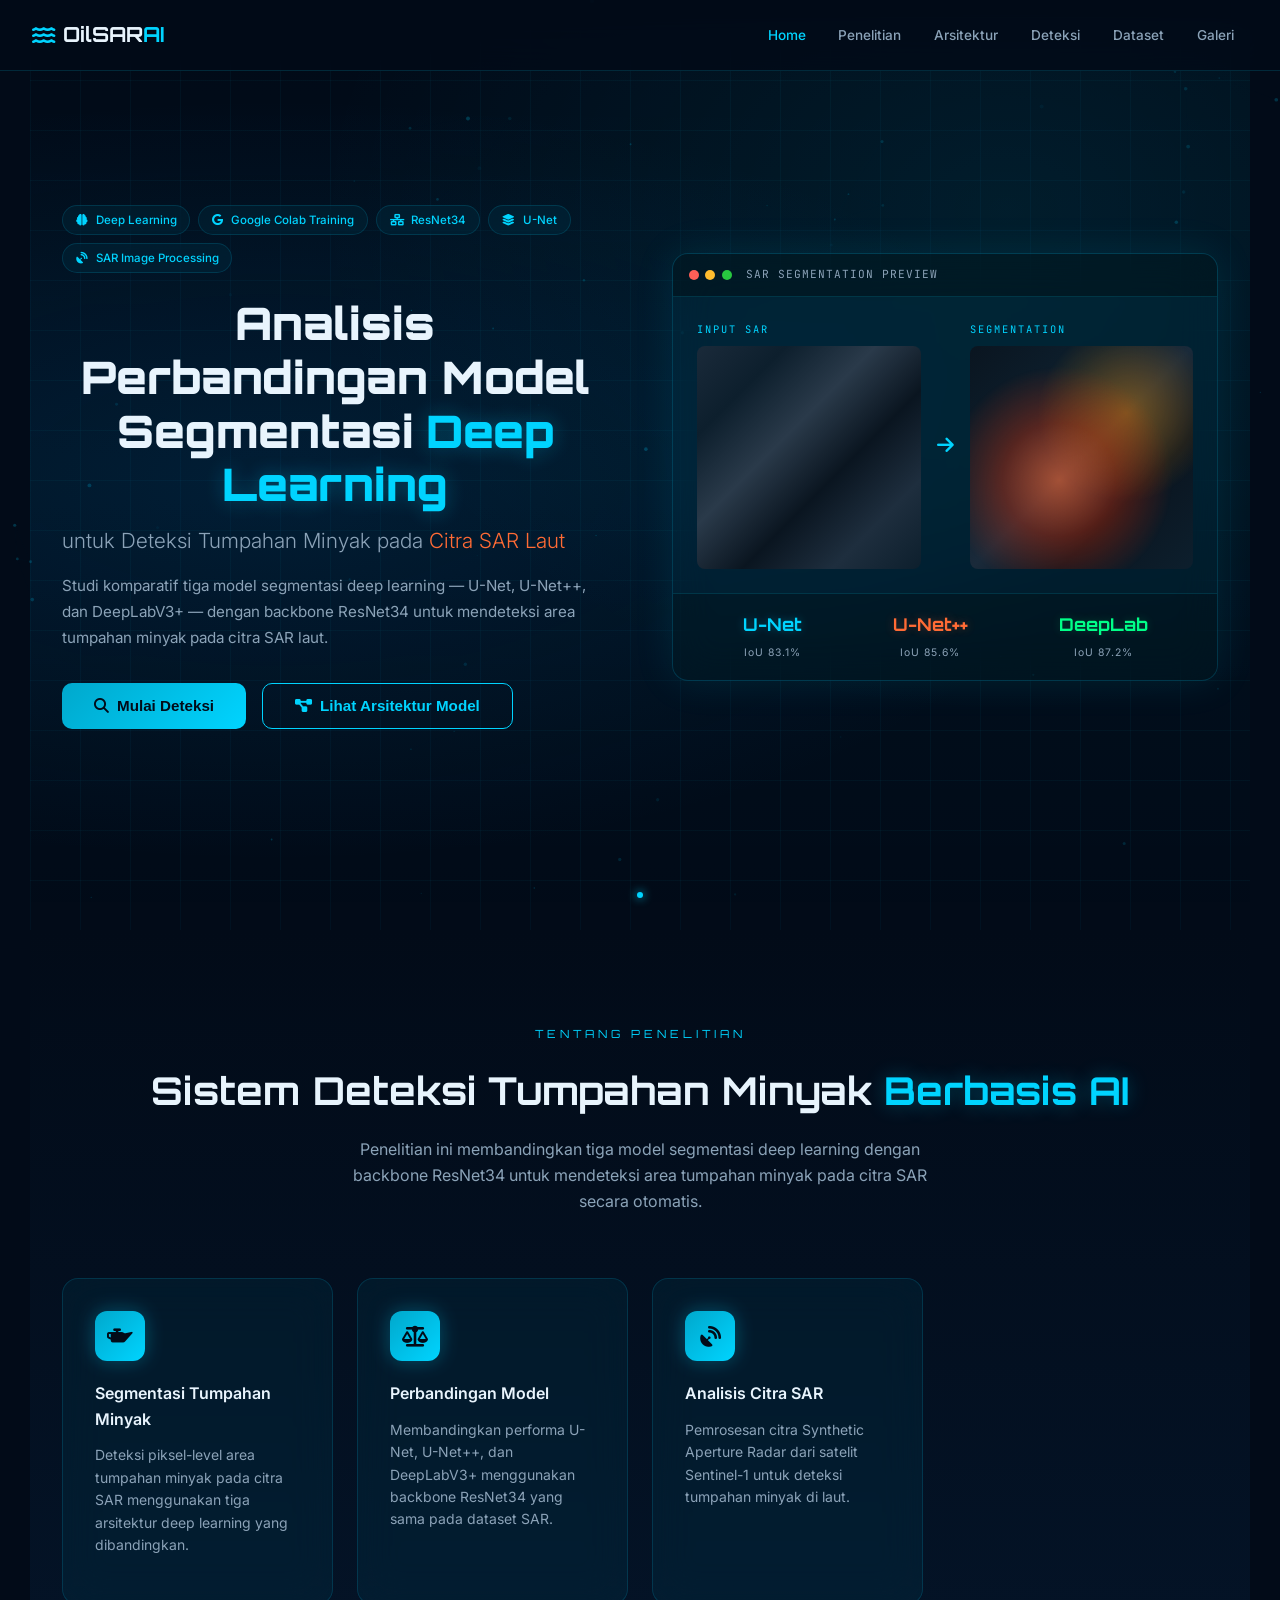
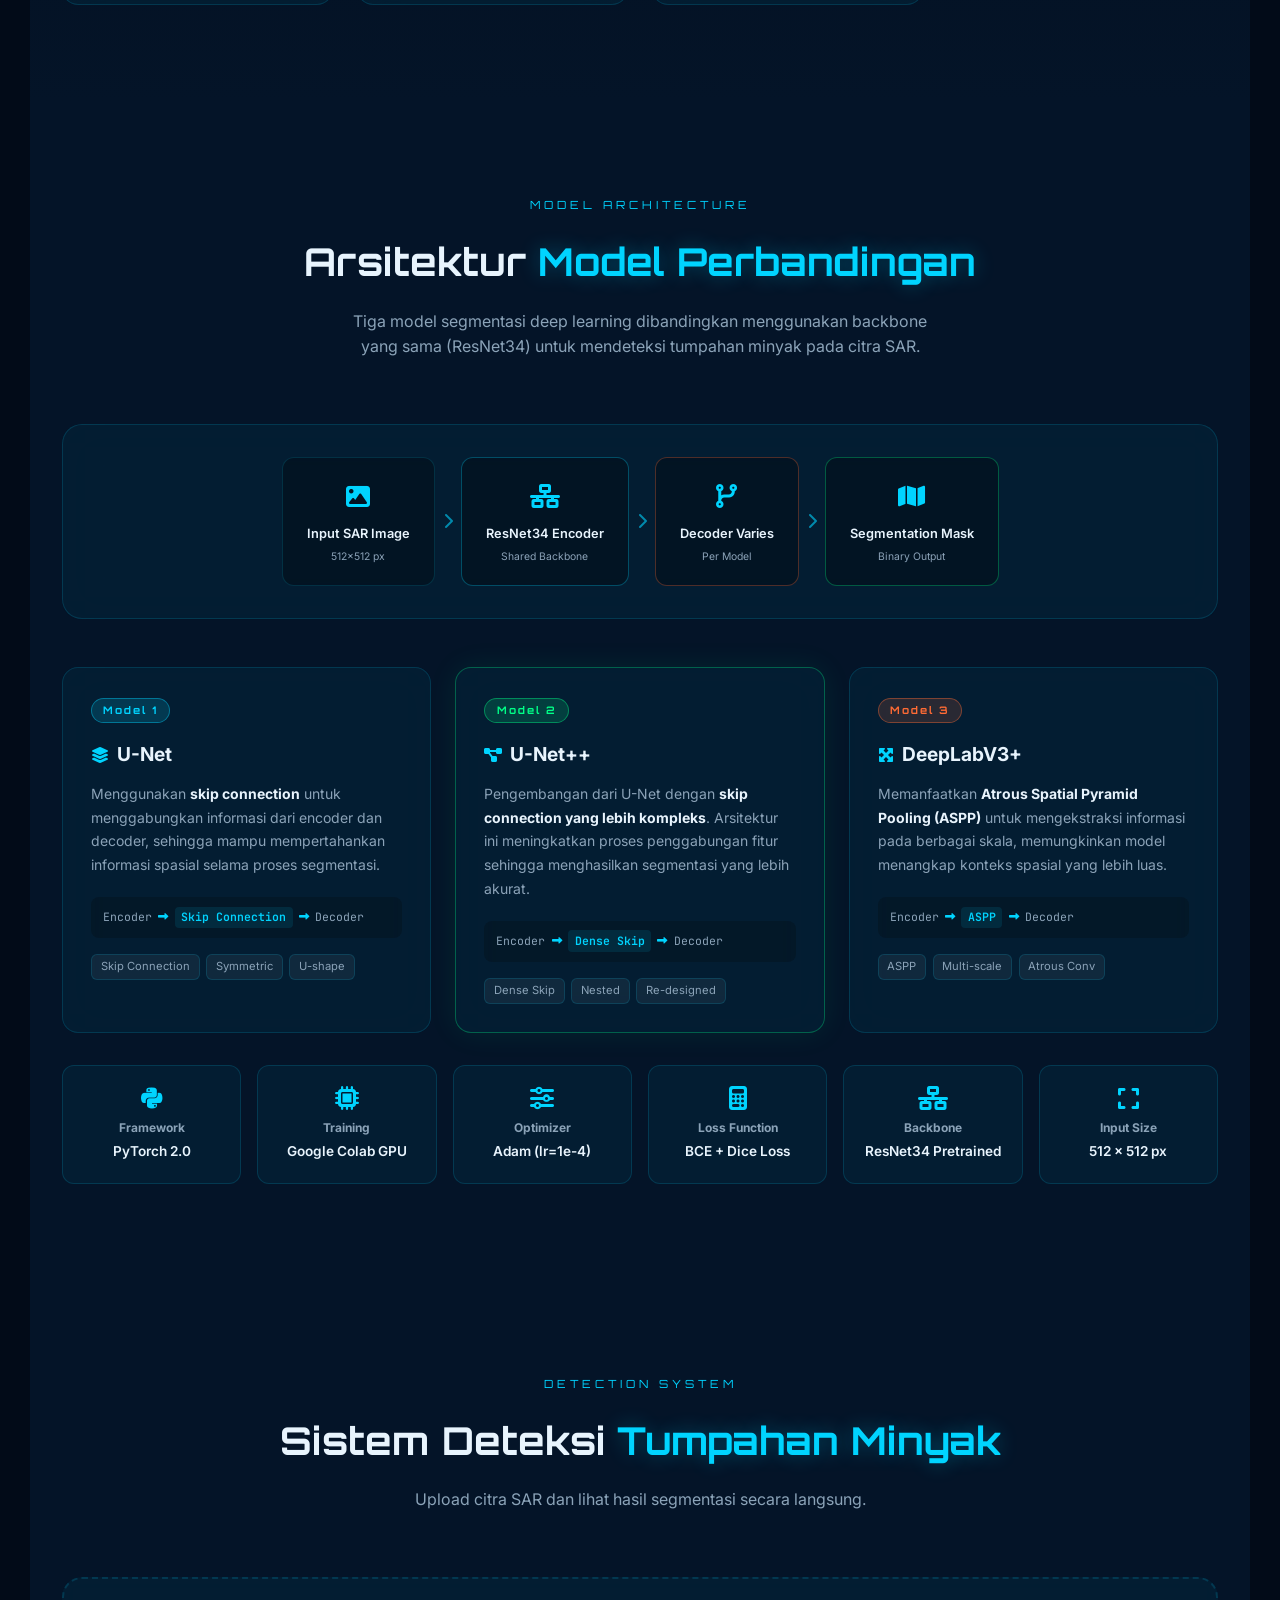
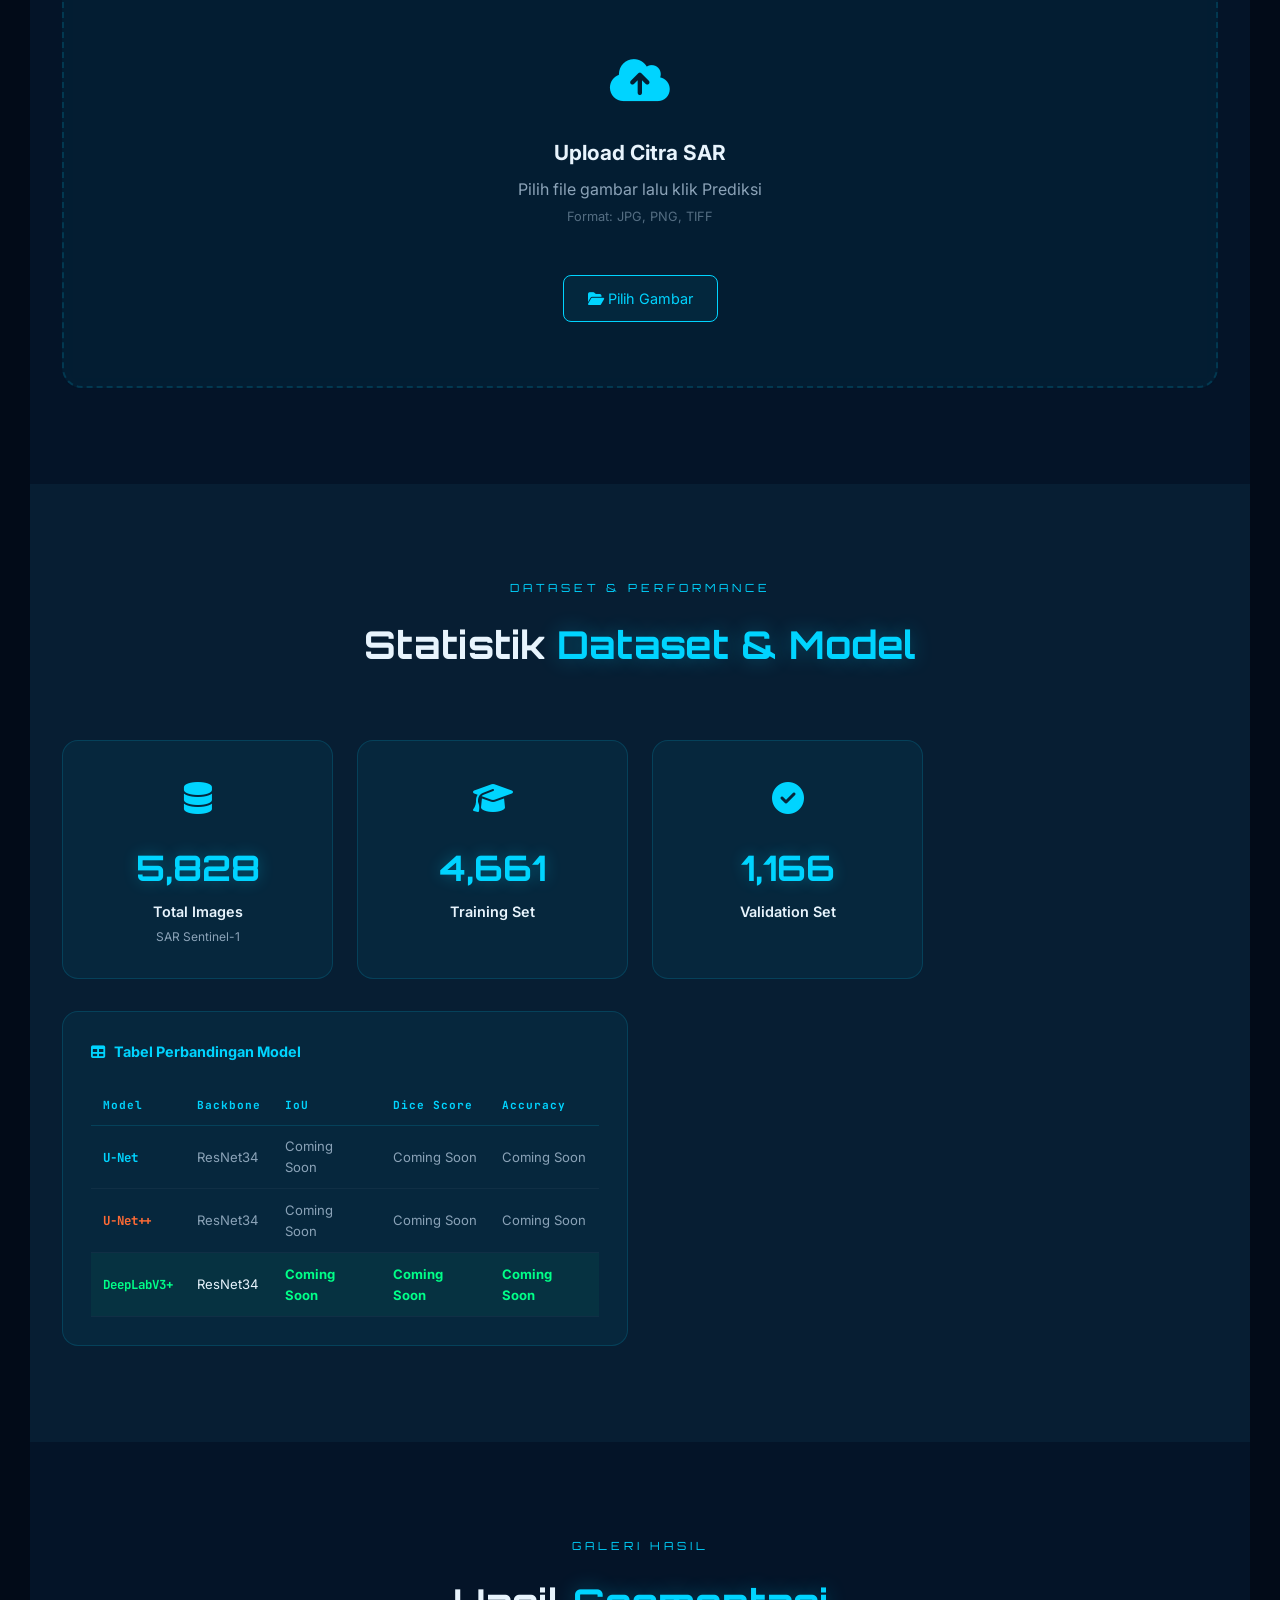
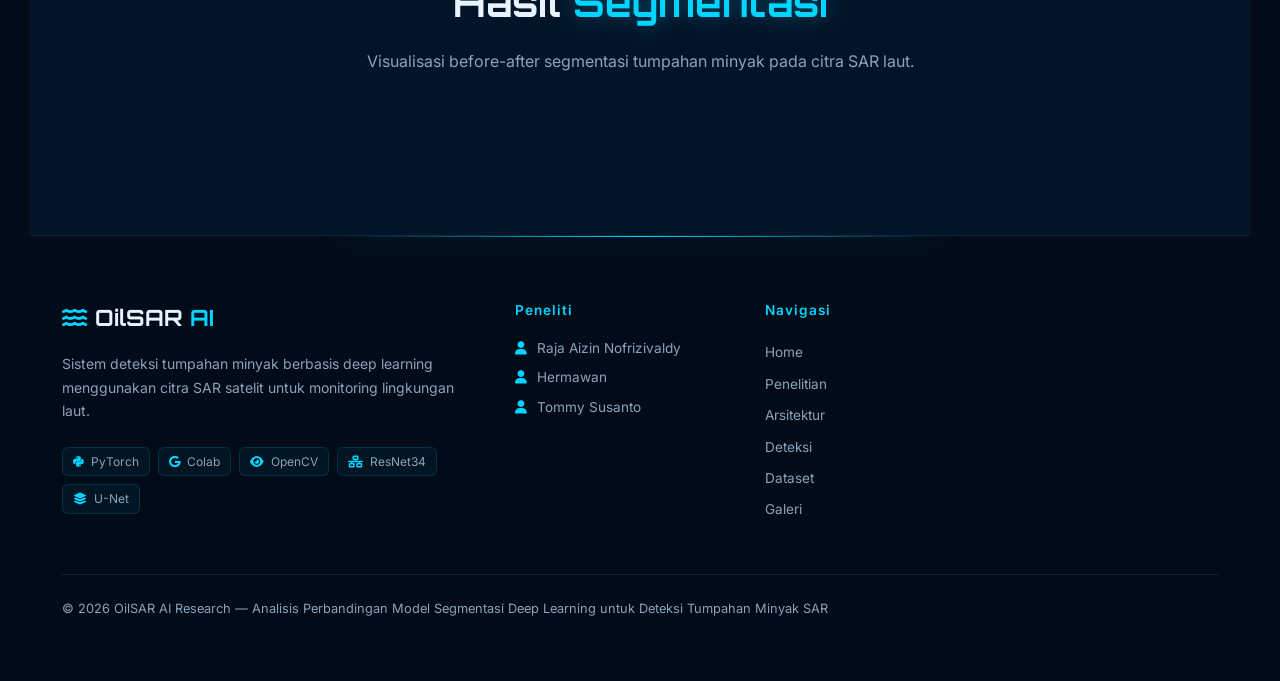
==== commit 069317e2: "Update index.html" ====
--- a/index.html
+++ b/index.html
@@ -478,9 +478,9 @@
                   <tr>
                     <td><span class="mt-model orange">U-Net++</span></td>
                     <td>ResNet34</td>
-                    <td>0.856</td>
-                    <td>0.903</td>
-                    <td>0.918</td>
+                    <td>Coming Soon</td>
+                    <td>Coming Soon</td>
+                    <td>Coming Soon</td>
                   </tr>
                   <tr class="best-row">
                     <td><span class="mt-model green">DeepLabV3+</span></td>
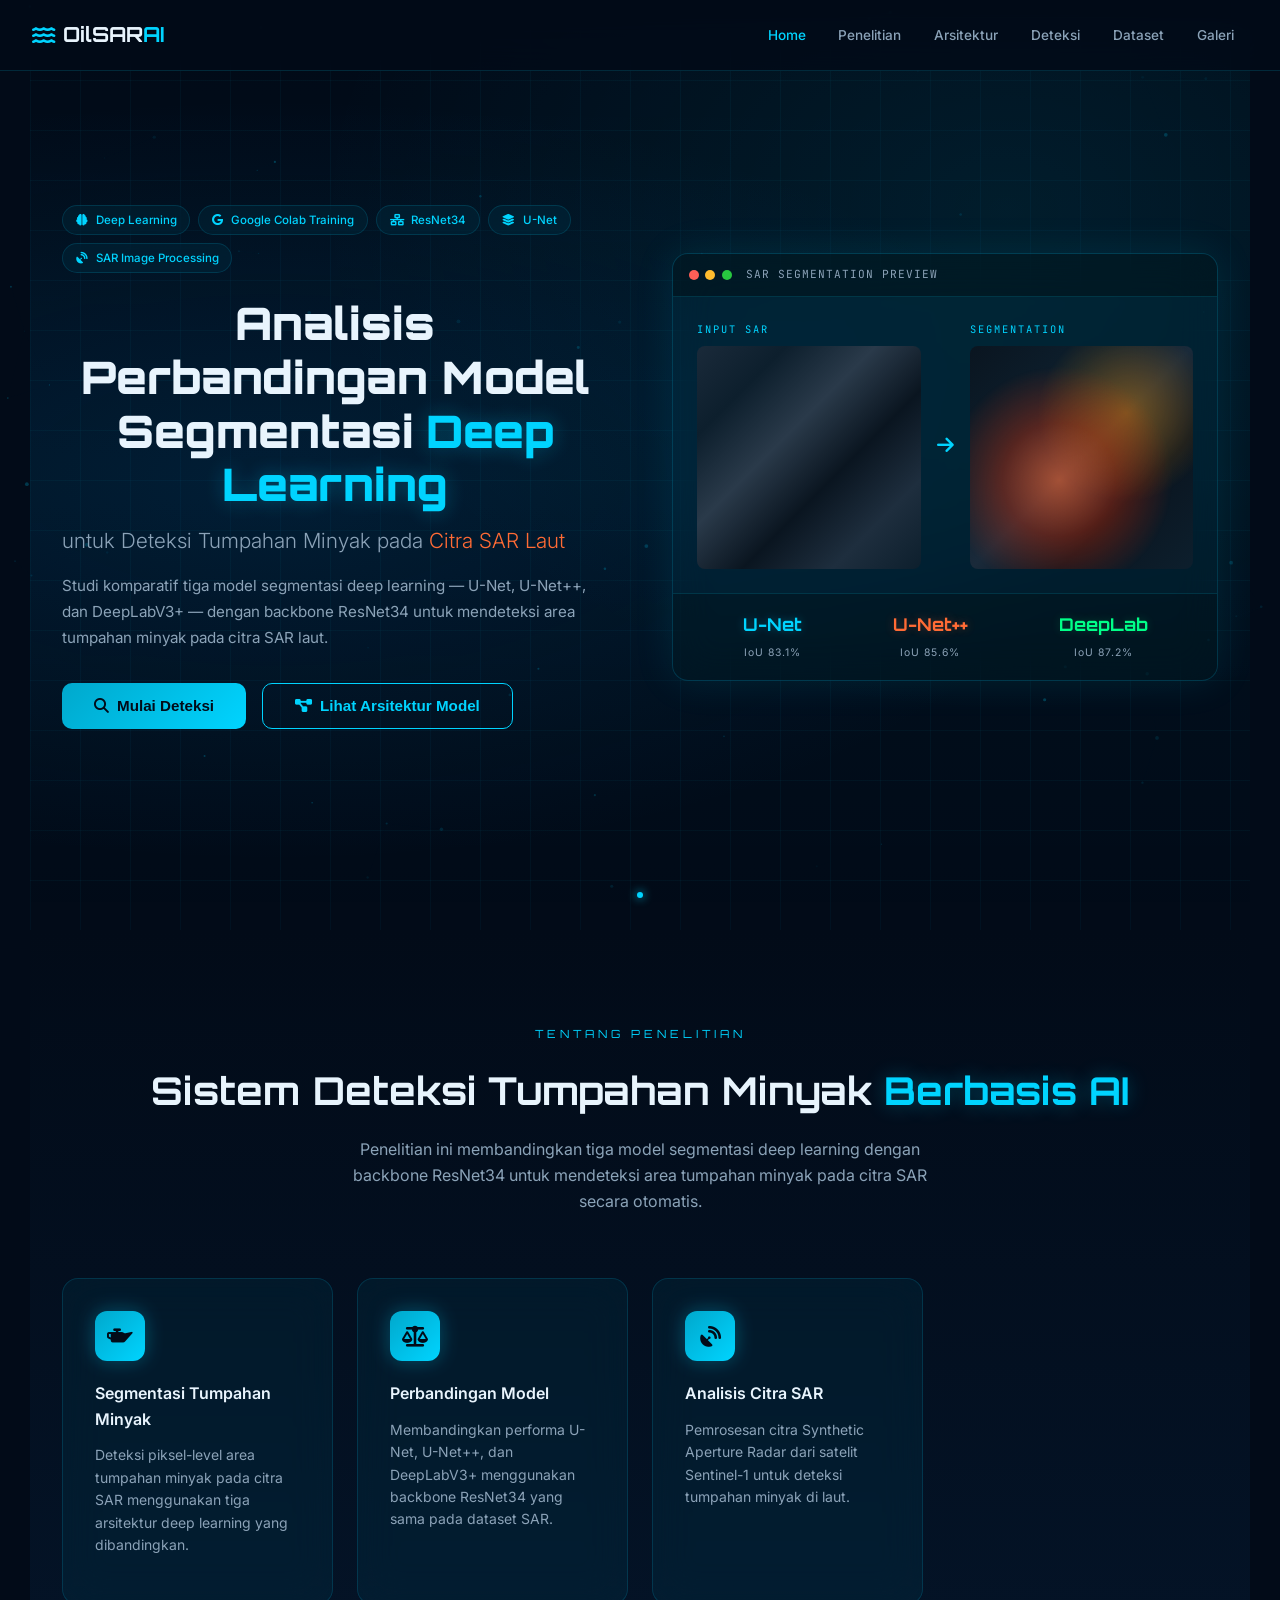
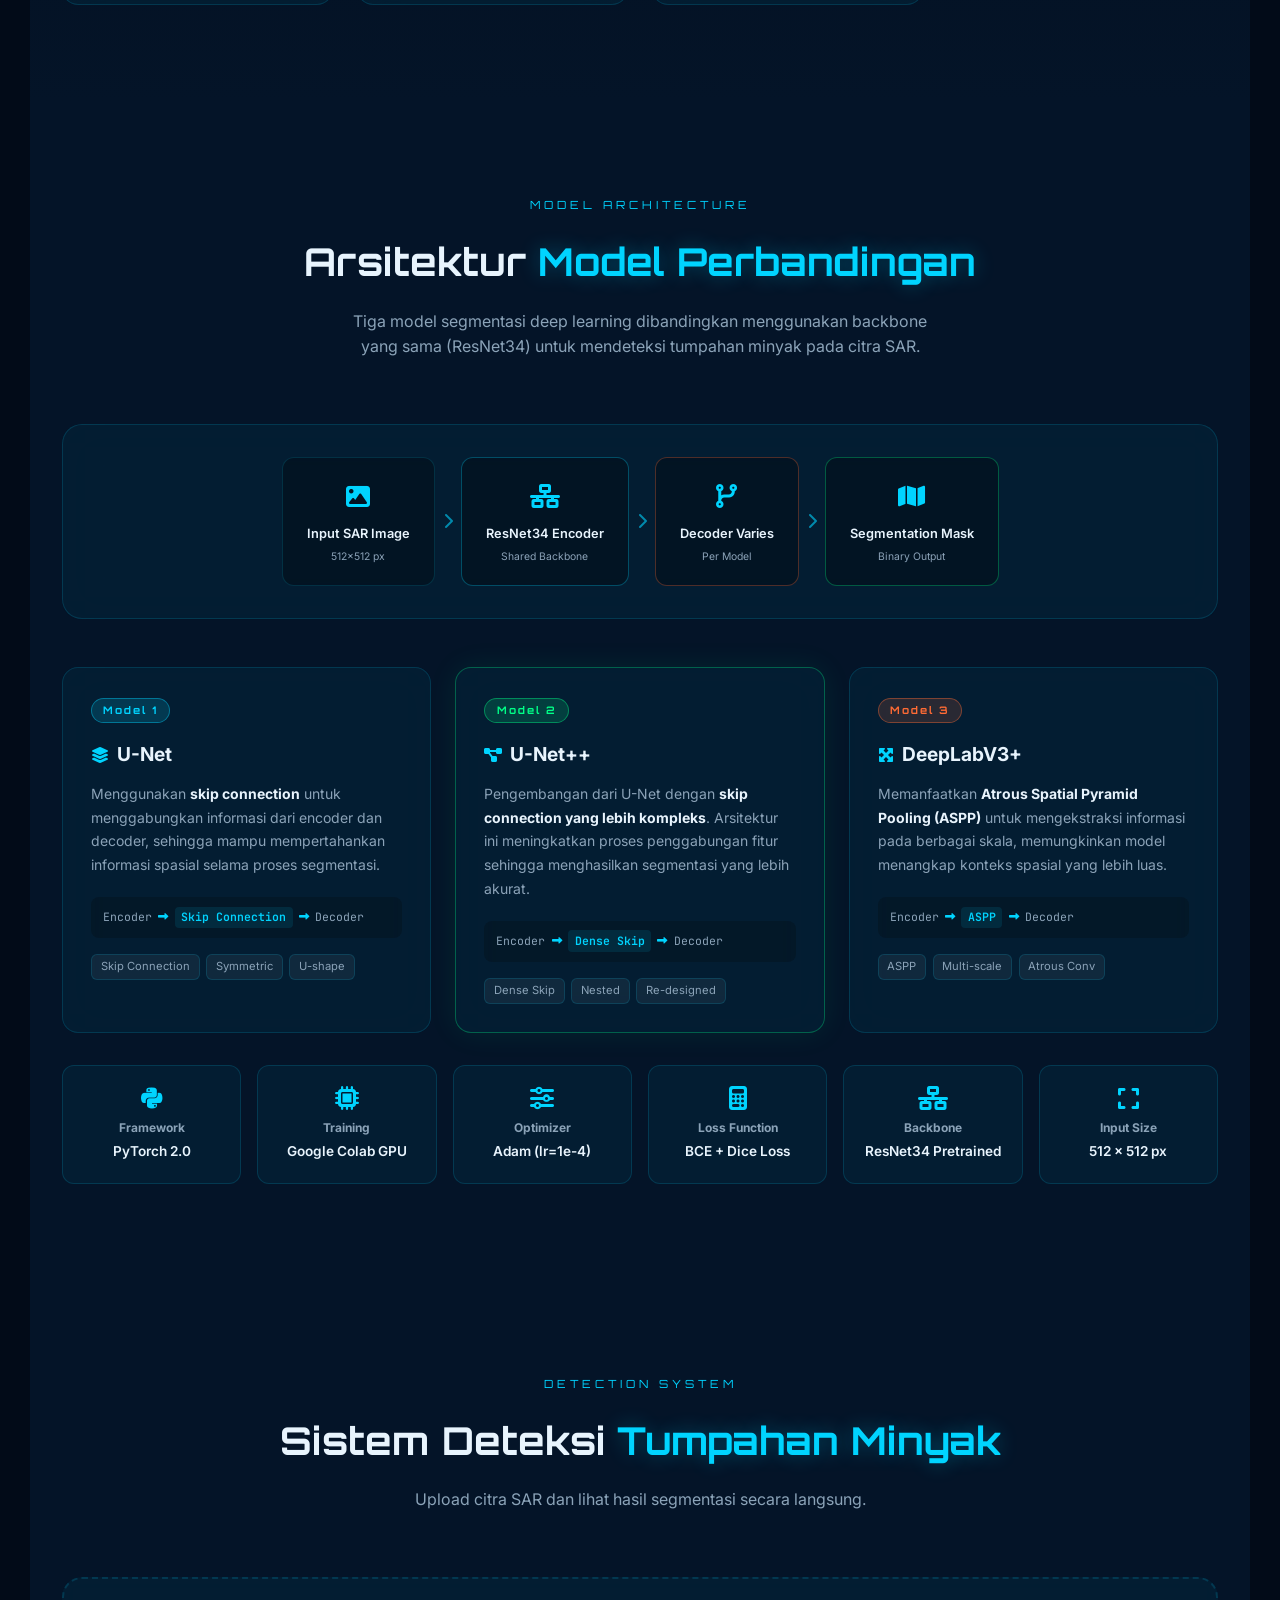
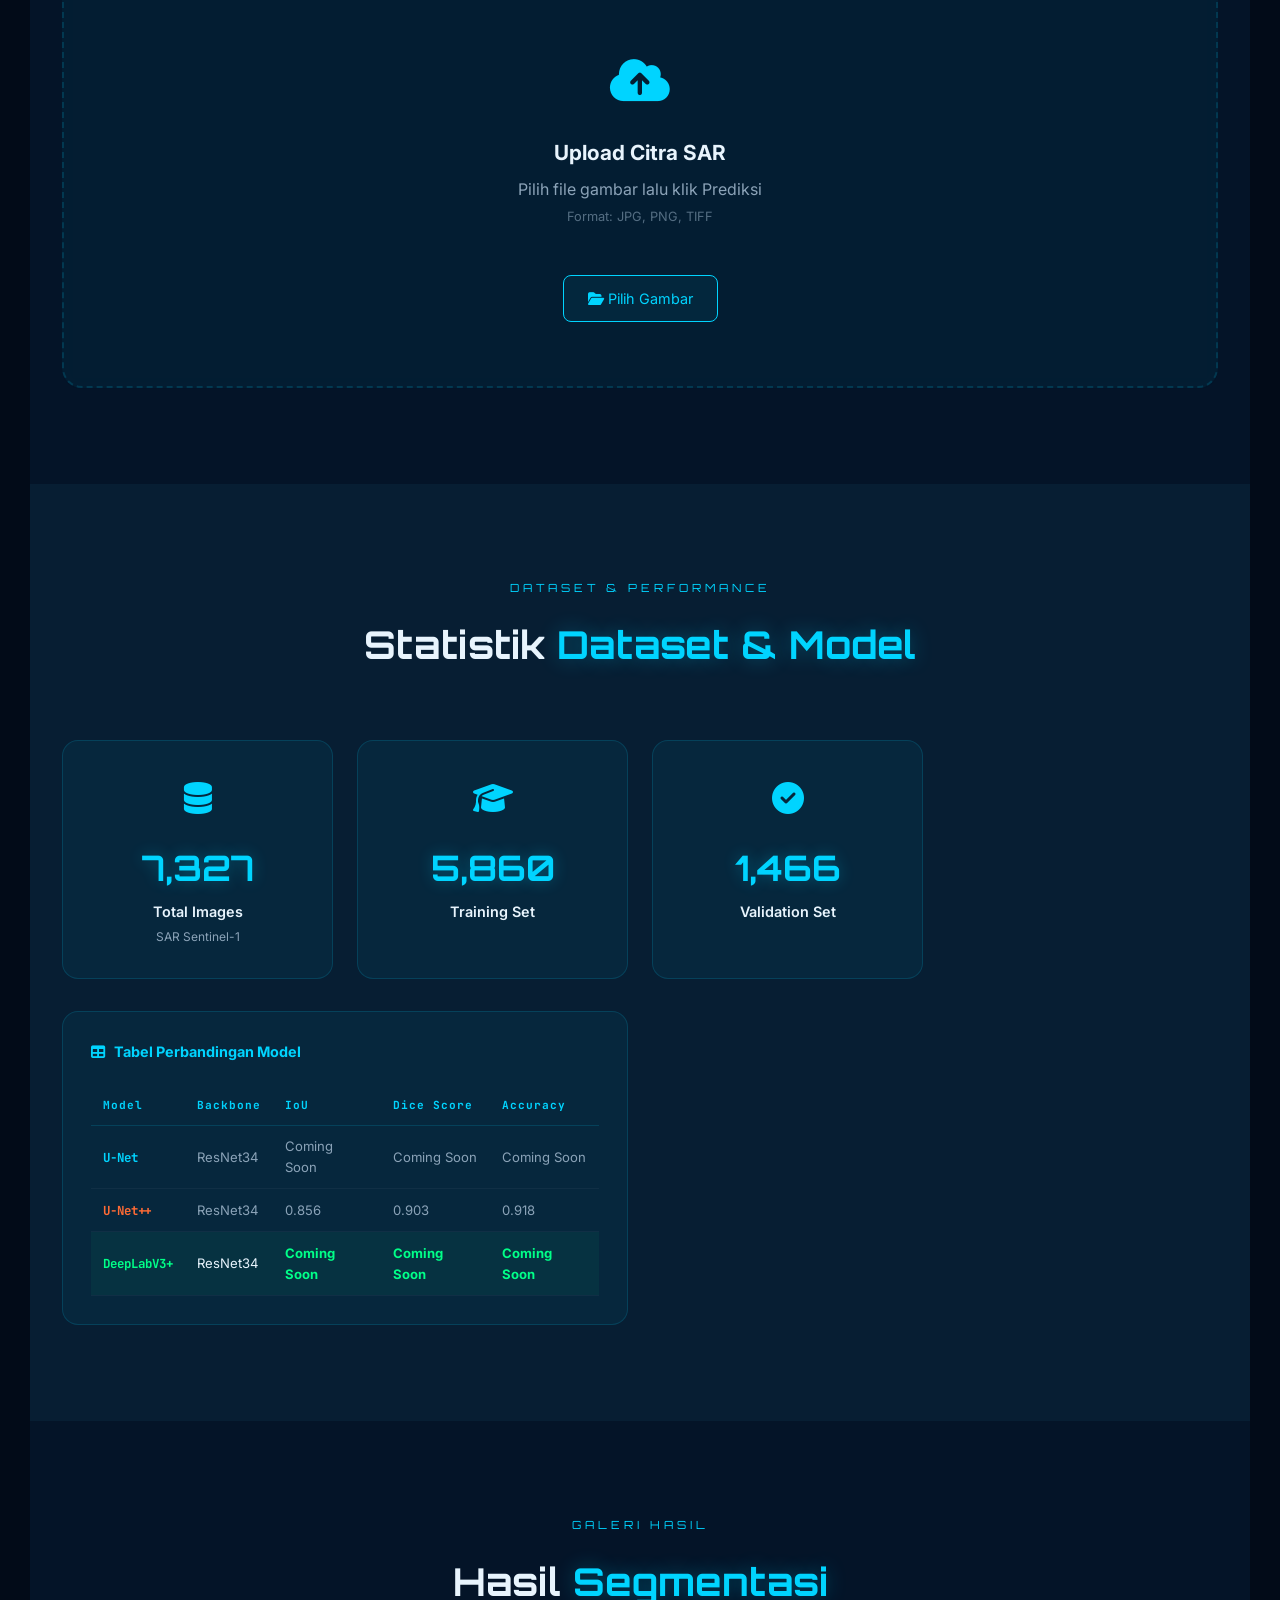
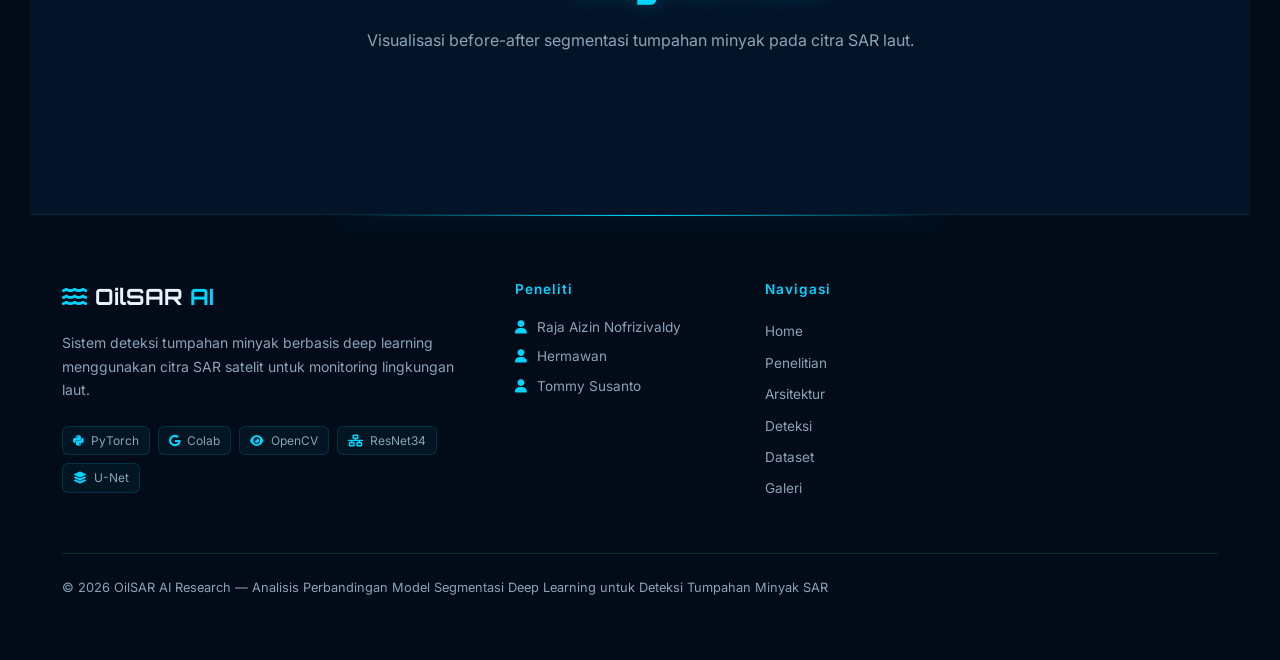
==== commit 92612f06: "Update index.html" ====
--- a/index.html
+++ b/index.html
@@ -362,14 +362,25 @@
         <!-- Result Images -->
         <div class="detection-results" id="detectionResults" style="display:none;">
           <div class="result-grid-3">
-            <!-- Model 1: U-Net (Coming Soon) -->
+            <!-- Model 1: U-Net -->
             <div class="result-card">
               <div class="result-label model-lbl-unet"><i class="fas fa-layer-group"></i> &nbsp;U-Net</div>
-              <div class="result-img-wrap">
-                <img id="unetImage" alt="U-Net Result" />
+              <!-- Coming Soon (default tampil) -->
+              <div id="unetComingSoon" class="result-img-wrap">
                 <div class="coming-soon-overlay">
                   <i class="fas fa-clock"></i>
                   <p>Coming Soon</p>
+                </div>
+              </div>
+              <!-- Hasil API (tersembunyi sampai ada data) -->
+              <div id="unetResults" style="display:none;">
+                <div class="result-img-wrap">
+                  <div class="img-sublabel"><i class="fas fa-layer-group"></i> Mask</div>
+                  <img id="unetMask" alt="U-Net Mask" />
+                </div>
+                <div class="result-img-wrap">
+                  <div class="img-sublabel" style="color:var(--green);"><i class="fas fa-eye"></i> Overlay</div>
+                  <img id="unetImage" alt="U-Net Overlay" />
                 </div>
               </div>
             </div>
@@ -390,14 +401,25 @@
               </div>
             </div>
 
-            <!-- Model 3: DeepLabV3+ (Coming Soon) -->
+            <!-- Model 3: DeepLabV3+ -->
             <div class="result-card">
               <div class="result-label model-lbl-deeplab"><i class="fas fa-expand-arrows-alt"></i> &nbsp;DeepLabV3+</div>
-              <div class="result-img-wrap">
-                <img id="deeplabImage" alt="DeepLabV3+ Result" />
+              <!-- Coming Soon (default tampil) -->
+              <div id="deeplabComingSoon" class="result-img-wrap">
                 <div class="coming-soon-overlay">
                   <i class="fas fa-clock"></i>
                   <p>Coming Soon</p>
+                </div>
+              </div>
+              <!-- Hasil API (tersembunyi sampai ada data) -->
+              <div id="deeplabResults" style="display:none;">
+                <div class="result-img-wrap">
+                  <div class="img-sublabel"><i class="fas fa-layer-group"></i> Mask</div>
+                  <img id="deeplabMask" alt="DeepLabV3+ Mask" />
+                </div>
+                <div class="result-img-wrap">
+                  <div class="img-sublabel" style="color:var(--green);"><i class="fas fa-eye"></i> Overlay</div>
+                  <img id="deeplabImage" alt="DeepLabV3+ Overlay" />
                 </div>
               </div>
             </div>
@@ -478,9 +500,9 @@
                   <tr>
                     <td><span class="mt-model orange">U-Net++</span></td>
                     <td>ResNet34</td>
-                    <td>Coming Soon</td>
-                    <td>Coming Soon</td>
-                    <td>Coming Soon</td>
+                    <td>0.856</td>
+                    <td>0.903</td>
+                    <td>0.918</td>
                   </tr>
                   <tr class="best-row">
                     <td><span class="mt-model green">DeepLabV3+</span></td>
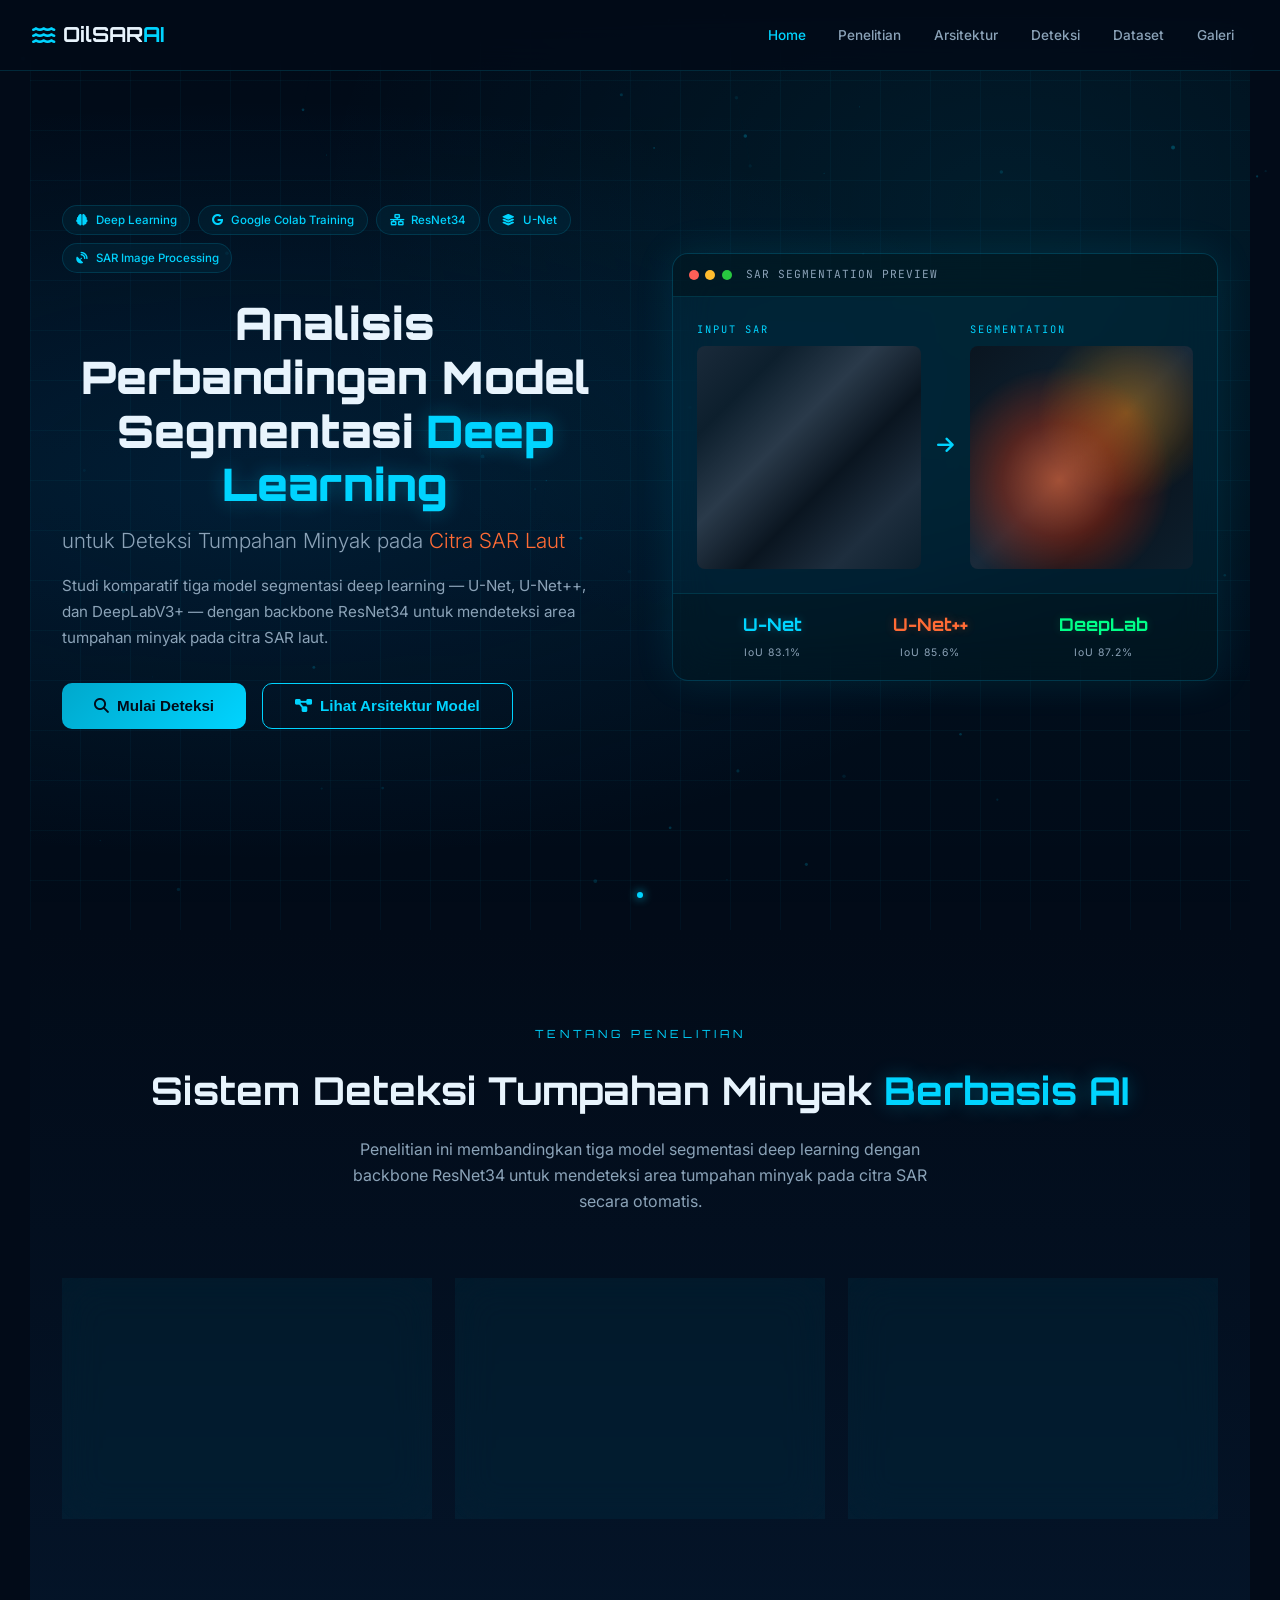
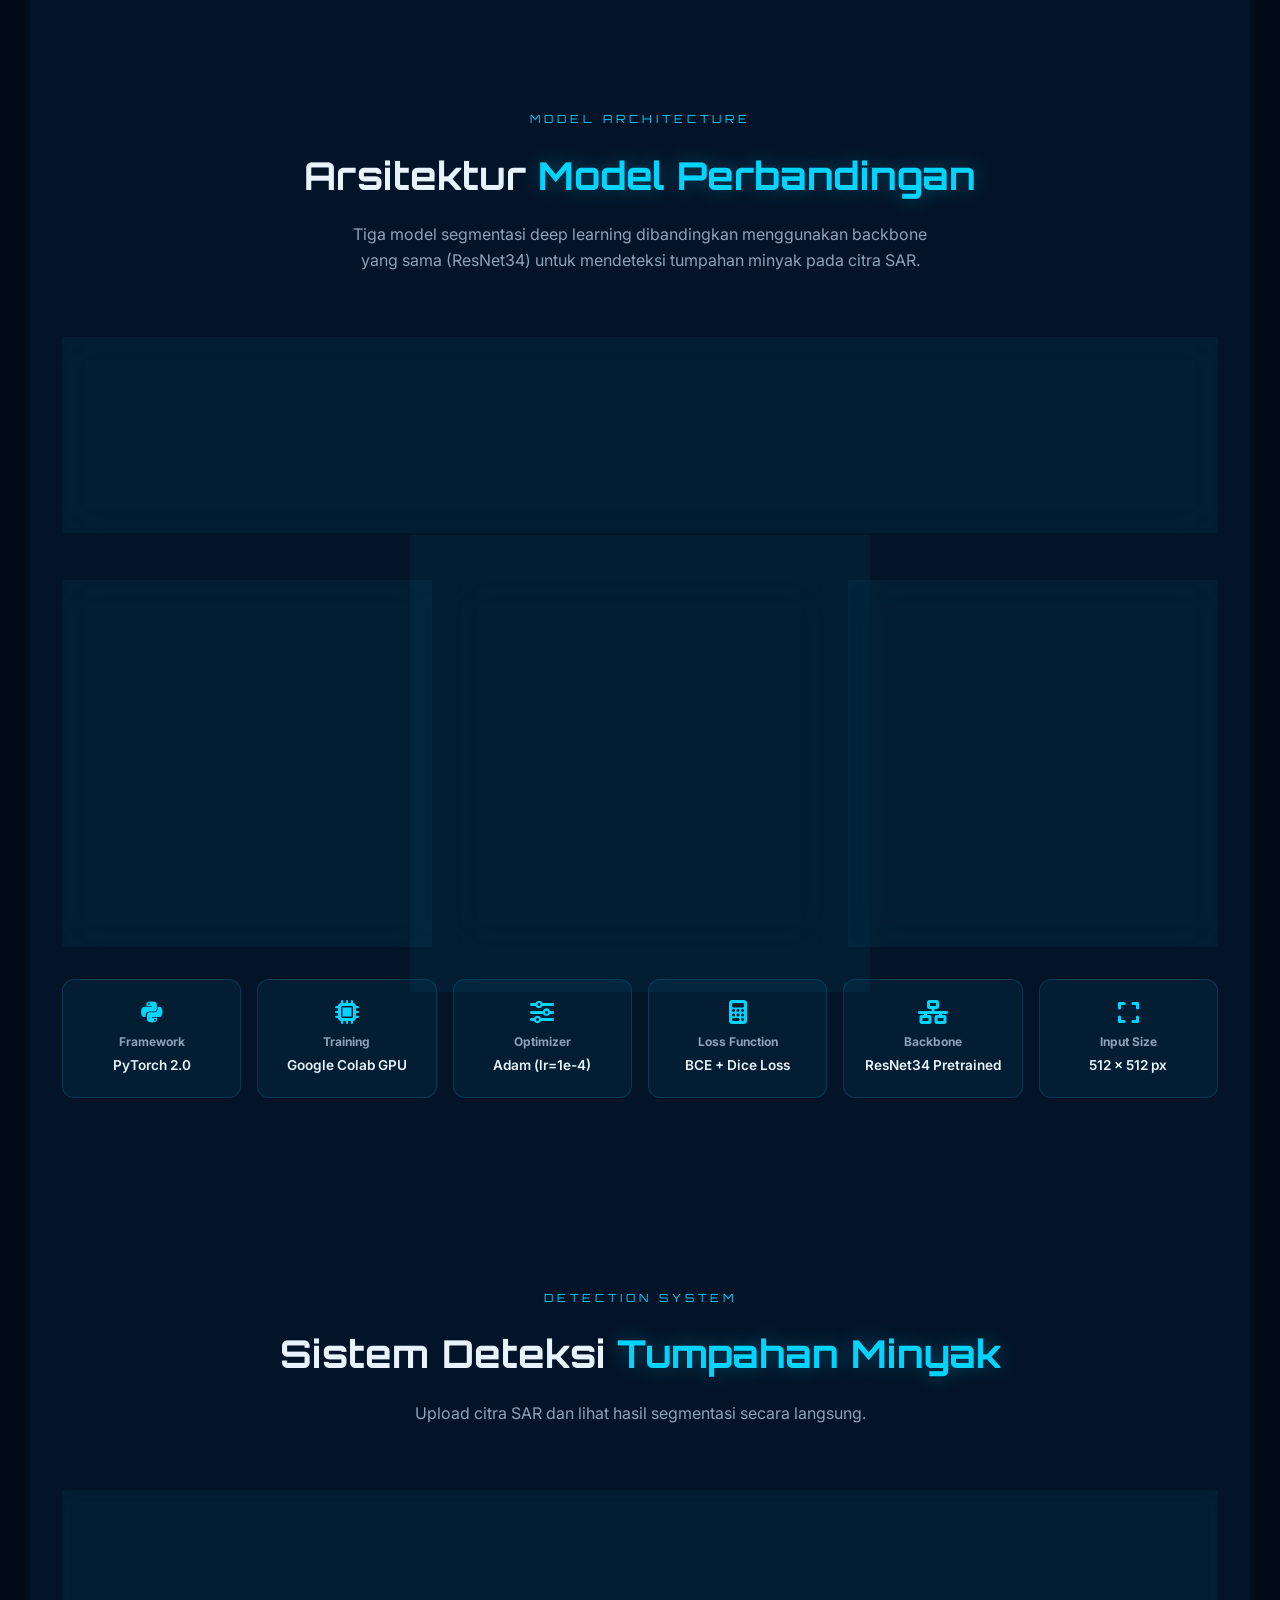
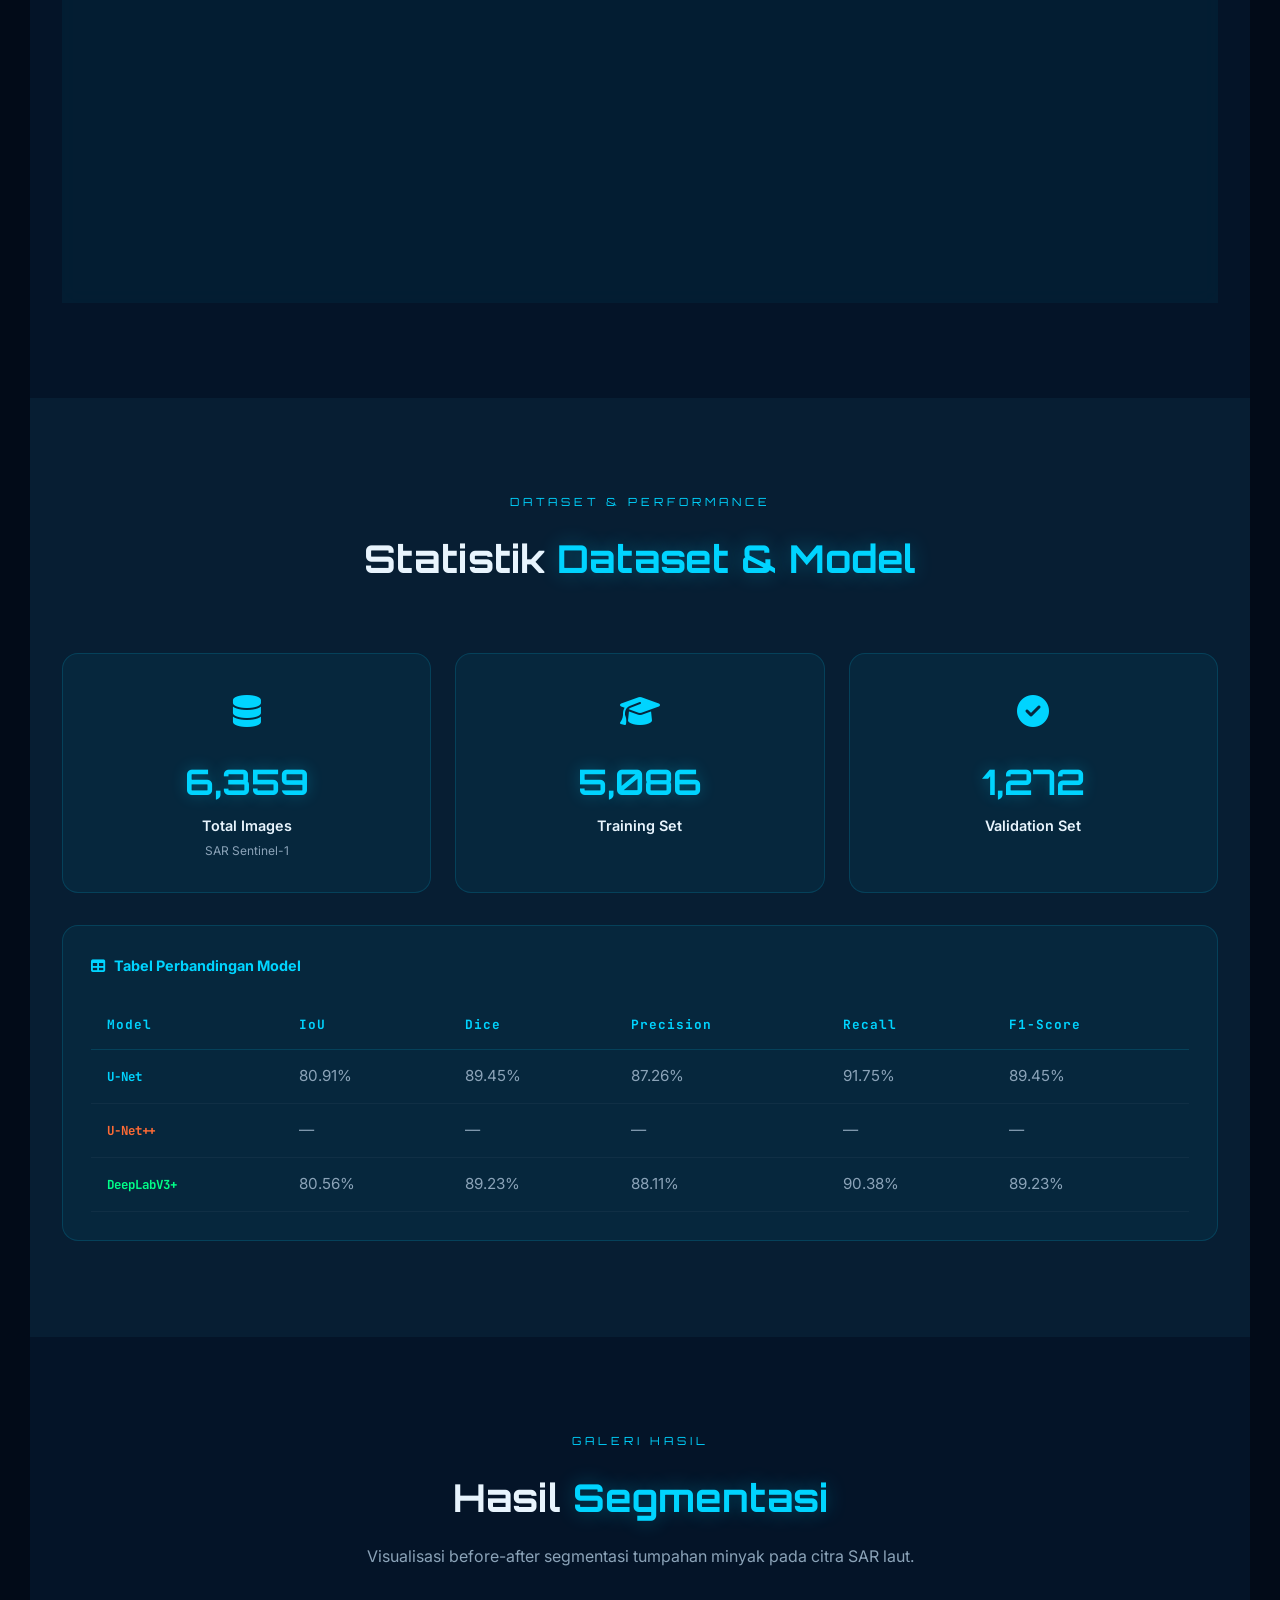
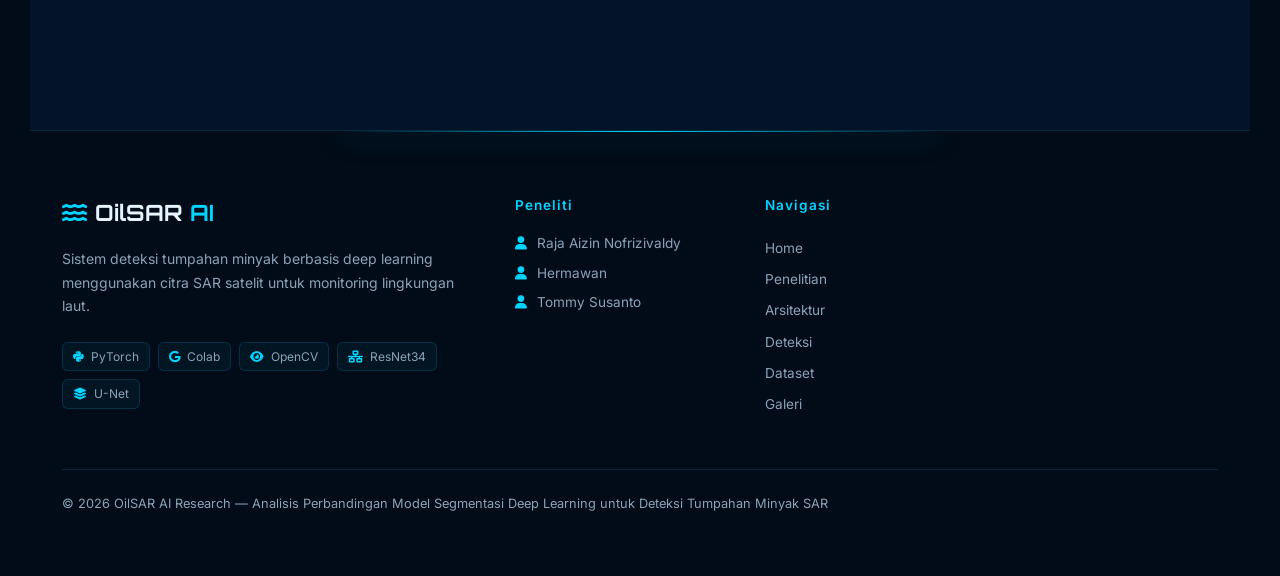
==== commit ee5daf07: "Update" ====
--- a/index.html
+++ b/index.html
@@ -362,6 +362,7 @@
         <!-- Result Images -->
         <div class="detection-results" id="detectionResults" style="display:none;">
           <div class="result-grid-3">
+<<<<<<< HEAD
             <!-- Model 1: U-Net -->
             <div class="result-card">
               <div class="result-label model-lbl-unet"><i class="fas fa-layer-group"></i> &nbsp;U-Net</div>
@@ -371,6 +372,19 @@
                   <i class="fas fa-clock"></i>
                   <p>Coming Soon</p>
                 </div>
+=======
+
+            <!-- Model 1: U-Net -->
+            <div class="result-card">
+              <div class="result-label model-lbl-unet"><i class="fas fa-layer-group"></i> &nbsp;U-Net</div>
+              <div class="result-img-wrap">
+                <div class="img-sublabel"><i class="fas fa-layer-group"></i> Mask</div>
+                <img id="unetMask" alt="U-Net Mask" />
+              </div>
+              <div class="result-img-wrap">
+                <div class="img-sublabel" style="color:var(--green);"><i class="fas fa-eye"></i> Overlay</div>
+                <img id="unetImage" alt="U-Net Overlay" />
+>>>>>>> 5c78d0f (Update)
               </div>
               <!-- Hasil API (tersembunyi sampai ada data) -->
               <div id="unetResults" style="display:none;">
@@ -385,31 +399,38 @@
               </div>
             </div>
 
-            <!-- Model 2: U-Net++ (Aktif dari API) -->
+            <!-- Model 2: U-Net++ -->
             <div class="result-card featured-model">
               <div class="result-label model-lbl-unetpp"><i class="fas fa-project-diagram"></i> &nbsp;U-Net++</div>
               <div class="result-img-wrap">
                 <div class="img-sublabel"><i class="fas fa-layer-group"></i> Mask</div>
                 <img id="unetppMask" alt="U-Net++ Mask" />
               </div>
-              <div class="result-img-wrap" style="margin-top:0;">
+              <div class="result-img-wrap">
                 <div class="img-sublabel" style="color:var(--green);"><i class="fas fa-eye"></i> Overlay</div>
                 <img id="unetppImage" alt="U-Net++ Overlay" />
-              </div>
-              <div class="model-status active">
-                <i class="fas fa-check-circle"></i> Active Model
               </div>
             </div>
 
             <!-- Model 3: DeepLabV3+ -->
             <div class="result-card">
               <div class="result-label model-lbl-deeplab"><i class="fas fa-expand-arrows-alt"></i> &nbsp;DeepLabV3+</div>
+<<<<<<< HEAD
               <!-- Coming Soon (default tampil) -->
               <div id="deeplabComingSoon" class="result-img-wrap">
                 <div class="coming-soon-overlay">
                   <i class="fas fa-clock"></i>
                   <p>Coming Soon</p>
                 </div>
+=======
+              <div class="result-img-wrap">
+                <div class="img-sublabel"><i class="fas fa-layer-group"></i> Mask</div>
+                <img id="deeplabMask" alt="DeepLabV3+ Mask" />
+              </div>
+              <div class="result-img-wrap">
+                <div class="img-sublabel" style="color:var(--green);"><i class="fas fa-eye"></i> Overlay</div>
+                <img id="deeplabImage" alt="DeepLabV3+ Overlay" />
+>>>>>>> 5c78d0f (Update)
               </div>
               <!-- Hasil API (tersembunyi sampai ada data) -->
               <div id="deeplabResults" style="display:none;">
@@ -423,11 +444,12 @@
                 </div>
               </div>
             </div>
+
           </div>
 
           <!-- Info -->
-          <div id="resultInfo" style="display:none; background:var(--glass); border:1px solid var(--glass-border); border-radius:12px; padding:1.25rem; text-align:center;">
-            <p style="color:var(--gray); font-size:0.85rem;"><i class="fas fa-info-circle"></i> Prediksi selesai. Model U-Net dan DeepLabV3+ sedang dalam pengembangan.</p>
+          <div id="resultInfo" style="display:none; background:var(--glass); border:1px solid var(--glass-border); border-radius:12px; padding:1rem; text-align:center;">
+            <p style="color:var(--gray); font-size:0.85rem;"><i class="fas fa-check-circle" style="color:var(--green);"></i> &nbsp;Prediksi selesai dari 3 model.</p>
           </div>
 
           <div style="display:flex; gap:1rem; flex-wrap:wrap; justify-content:center;">
@@ -469,13 +491,7 @@
             <div class="ds-lbl">Validation Set</div>
           </div>
         </div>
-        <div class="performance-grid">
-          <!-- <div class="perf-card">
-            <h4><i class="fas fa-bullseye"></i> Perbandingan IoU Score</h4>
-            <div class="perf-row"><span>U-Net</span><div class="perf-bar"><div class="perf-fill cyan" style="width:83.1%"></div></div><span>83.1%</span></div>
-            <div class="perf-row"><span>U-Net++</span><div class="perf-bar"><div class="perf-fill orange" style="width:85.6%"></div></div><span>85.6%</span></div>
-            <div class="perf-row"><span>DeepLabV3+</span><div class="perf-bar"><div class="perf-fill green" style="width:87.2%"></div></div><span>87.2%</span></div>
-          </div> -->
+        <div class="performance-grid" style="grid-template-columns:1fr;">
           <div class="perf-card">
             <h4><i class="fas fa-table"></i> Tabel Perbandingan Model</h4>
             <div class="model-table-wrap">
@@ -483,33 +499,37 @@
                 <thead>
                   <tr>
                     <th>Model</th>
-                    <th>Backbone</th>
                     <th>IoU</th>
-                    <th>Dice Score</th>
-                    <th>Accuracy</th>
+                    <th>Dice</th>
+                    <th>Precision</th>
+                    <th>Recall</th>
+                    <th>F1-Score</th>
                   </tr>
                 </thead>
                 <tbody>
                   <tr>
                     <td><span class="mt-model cyan">U-Net</span></td>
-                    <td>ResNet34</td>
-                    <td>Coming Soon</td>
-                    <td>Coming Soon</td>
-                    <td>Coming Soon</td>
+                    <td>80.91%</td>
+                    <td>89.45%</td>
+                    <td>87.26%</td>
+                    <td>91.75%</td>
+                    <td>89.45%</td>
                   </tr>
                   <tr>
                     <td><span class="mt-model orange">U-Net++</span></td>
-                    <td>ResNet34</td>
-                    <td>0.856</td>
-                    <td>0.903</td>
-                    <td>0.918</td>
+                    <td>—</td>
+                    <td>—</td>
+                    <td>—</td>
+                    <td>—</td>
+                    <td>—</td>
                   </tr>
-                  <tr class="best-row">
+                  <tr>
                     <td><span class="mt-model green">DeepLabV3+</span></td>
-                    <td>ResNet34</td>
-                    <td><strong>Coming Soon</strong></td>
-                    <td><strong>Coming Soon</strong></td>
-                    <td><strong>Coming Soon</strong></td>
+                    <td>80.56%</td>
+                    <td>89.23%</td>
+                    <td>88.11%</td>
+                    <td>90.38%</td>
+                    <td>89.23%</td>
                   </tr>
                 </tbody>
               </table>
--- a/style.css
+++ b/style.css
@@ -155,7 +155,7 @@
 .accent { color: var(--cyan); }
 
 /* ===== CONTAINER ===== */
-.container { max-width: 1300px; margin: 0 auto; padding: 0 2rem; }
+.container { max-width: 1300px; margin: 0 auto; padding: 0 2rem; width: 100%; }
 section { position: relative; z-index: 1; padding: 6rem 0; }
 
 /* ===== SECTION HEADER ===== */
@@ -375,16 +375,17 @@
 /* ===== ABOUT SECTION ===== */
 #about { background: linear-gradient(180deg, var(--navy) 0%, var(--navy2) 100%); }
 .about-cards {
-  display: grid; grid-template-columns: repeat(4, 1fr);
-  gap: 1.5rem;
+  display: grid; grid-template-columns: repeat(3, 1fr);
+  gap: 1.5rem; align-items: stretch;
 }
 .about-card {
   background: var(--glass);
   border: 1px solid var(--glass-border);
-  border-radius: 16px; padding: 2rem;
+  border-radius: 16px; padding: 1.5rem;
   backdrop-filter: blur(20px);
   transition: all 0.3s;
   position: relative; overflow: hidden;
+  display: flex; flex-direction: column;
 }
 .about-card::before {
   content: '';
@@ -618,7 +619,7 @@
 #dataset { background: var(--navy3); }
 .dataset-layout { display: flex; flex-direction: column; gap: 2rem; }
 .dataset-cards {
-  display: grid; grid-template-columns: repeat(4, 1fr);
+  display: grid; grid-template-columns: repeat(3, 1fr);
   gap: 1.5rem;
 }
 .ds-card {
@@ -796,7 +797,7 @@
 
 /* ===== RESPONSIVE ===== */
 @media (max-width: 1100px) {
-  .about-cards { grid-template-columns: repeat(2, 1fr); }
+  .about-cards { grid-template-columns: repeat(3, 1fr); }
   .arch-info-grid { grid-template-columns: repeat(3, 1fr); }
   .footer-grid { grid-template-columns: 1fr 1fr; }
 }
@@ -914,17 +915,17 @@
 .model-table-wrap { overflow-x: auto; margin-top: 0.25rem; }
 .model-table {
   width: 100%; border-collapse: collapse;
-  font-size: 0.82rem;
+  font-size: 0.95rem;
 }
 .model-table th {
-  padding: 0.6rem 0.75rem; text-align: left;
+  padding: 0.85rem 1rem; text-align: left;
   color: var(--cyan); font-family: var(--font-mono);
-  font-size: 0.7rem; letter-spacing: 1px;
+  font-size: 0.8rem; letter-spacing: 1px;
   border-bottom: 1px solid var(--glass-border);
   white-space: nowrap;
 }
 .model-table td {
-  padding: 0.65rem 0.75rem;
+  padding: 0.9rem 1rem;
   color: var(--gray); border-bottom: 1px solid rgba(255,255,255,0.04);
 }
 .model-table tbody tr:hover { background: rgba(0,212,255,0.04); }
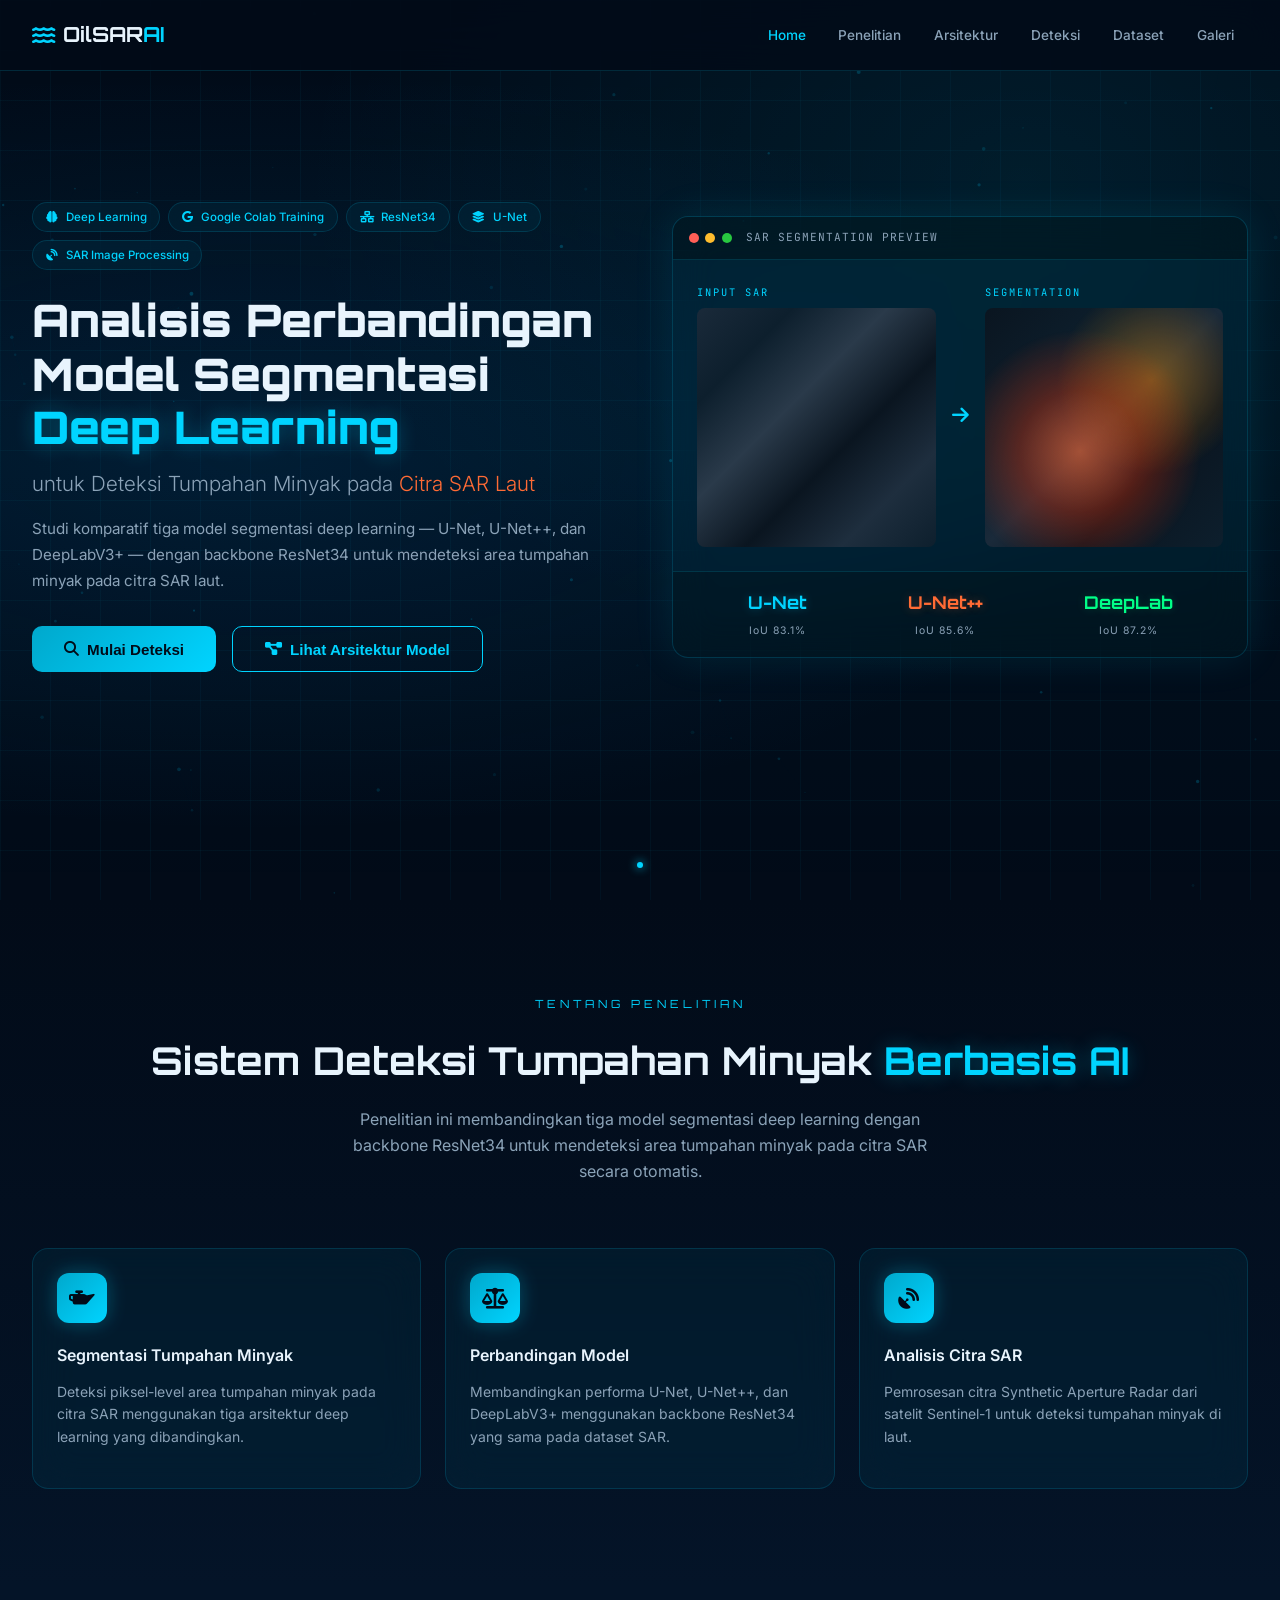
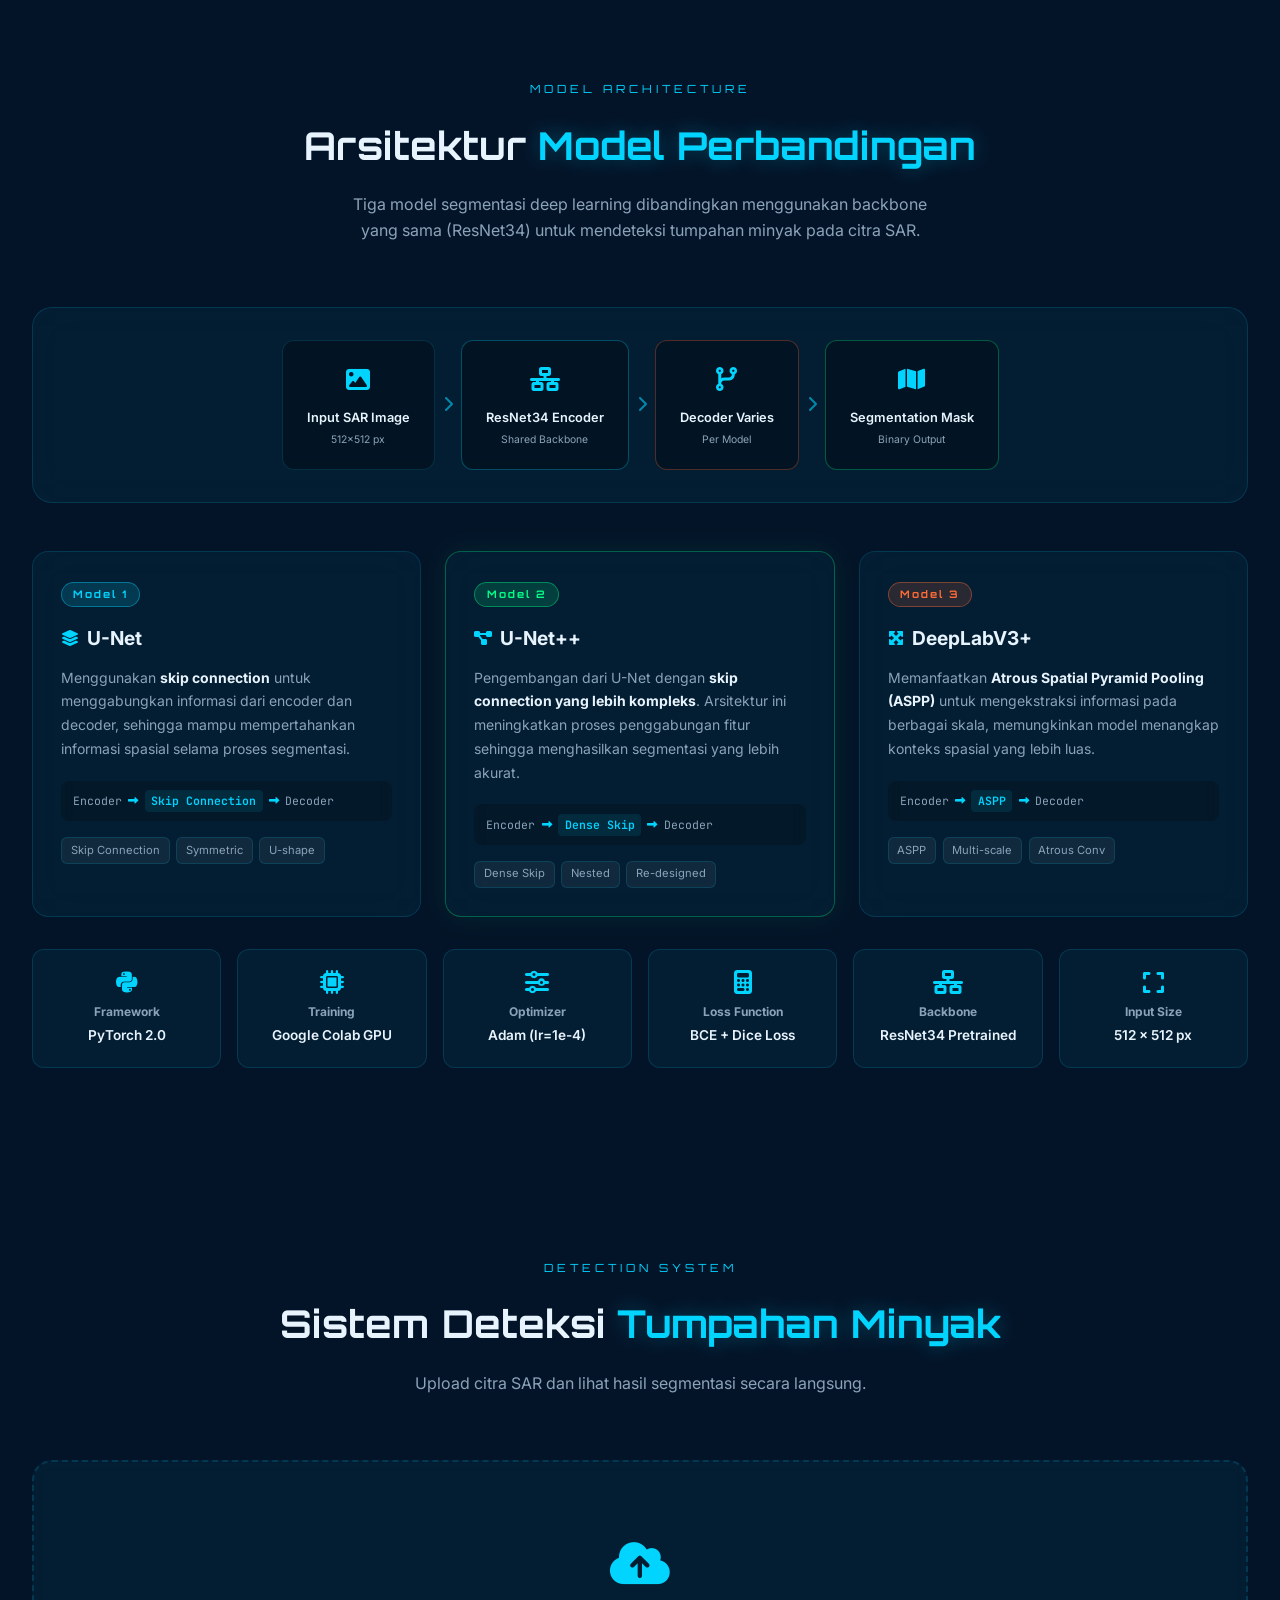
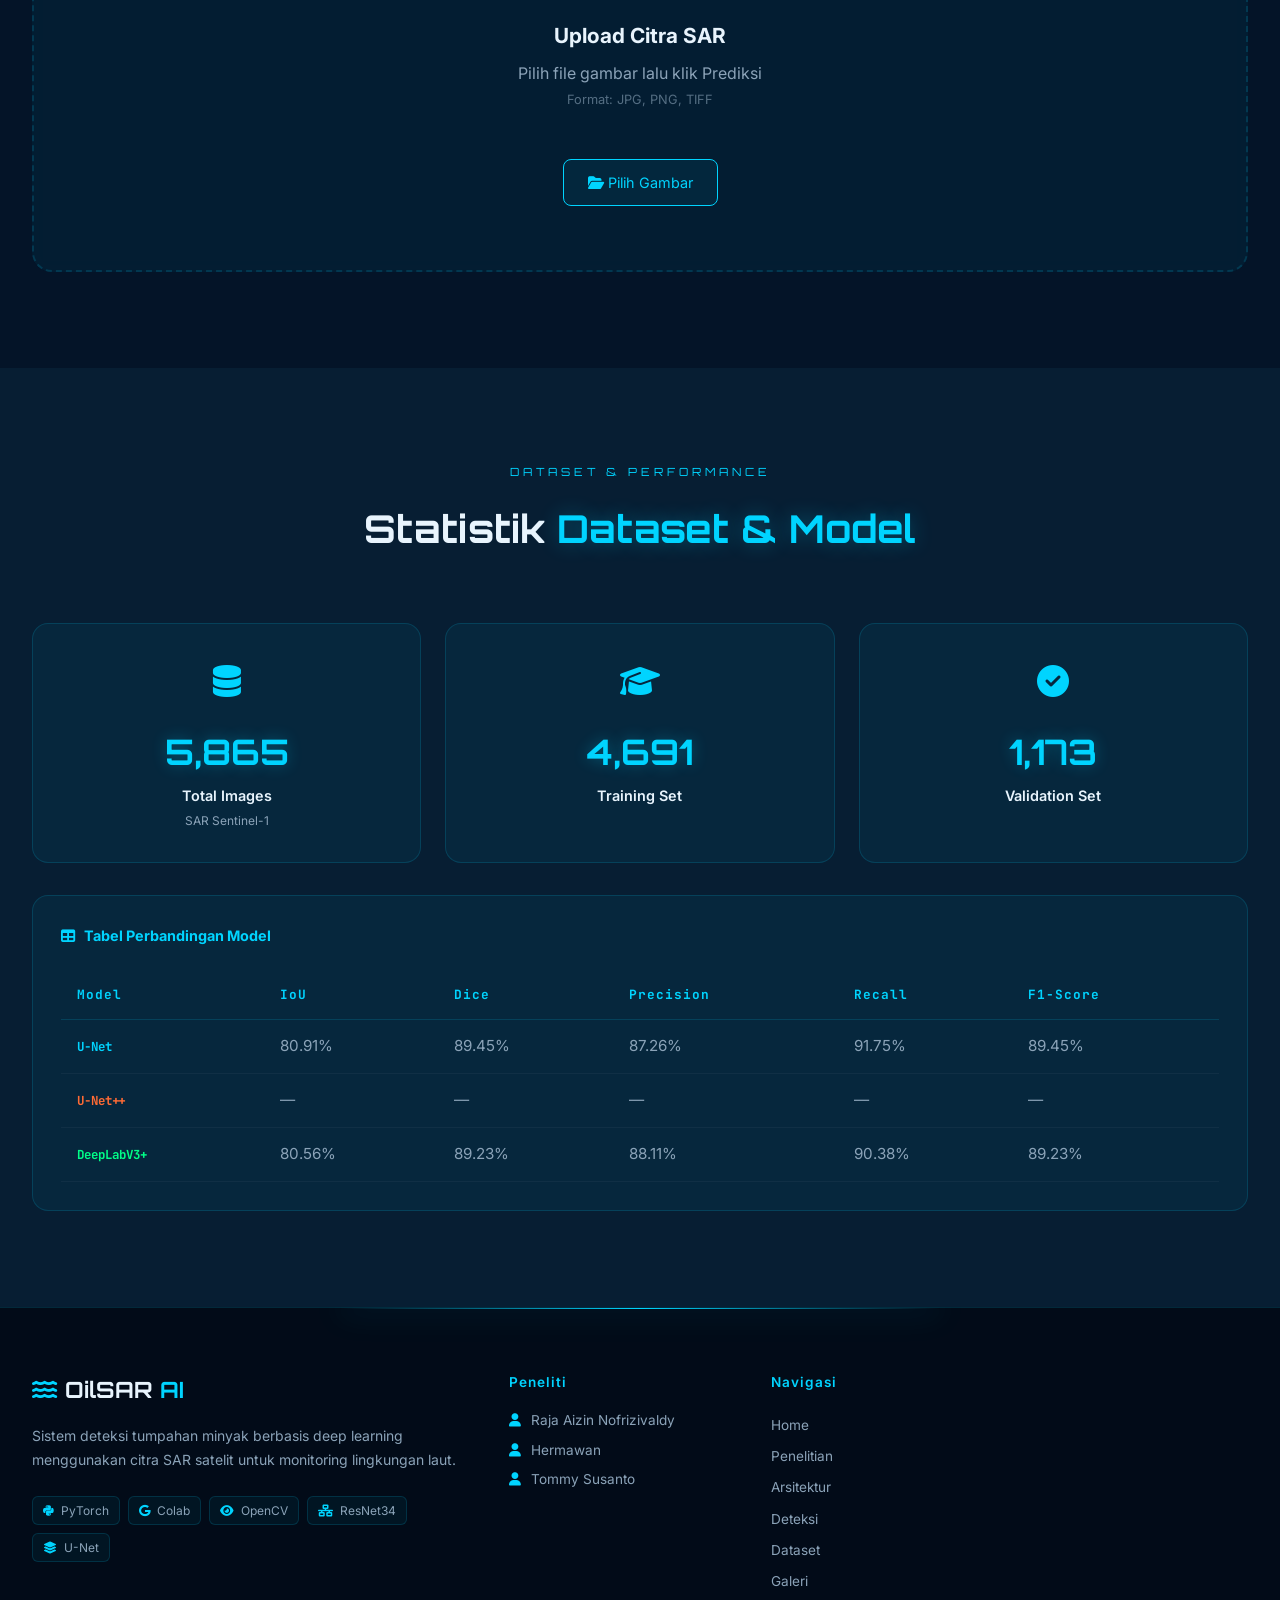
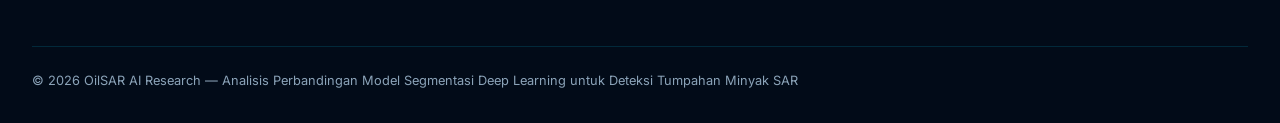
==== commit 31499017: "Update" ====
--- a/index.html
+++ b/index.html
@@ -4,68 +4,6 @@
   <meta charset="UTF-8" />
   <meta name="viewport" content="width=device-width, initial-scale=1.0" />
   <title>Analisis Perbandingan Model Segmentasi Deep Learning — Deteksi Tumpahan Minyak SAR</title>
-  <style>
-body {
-    font-family: Arial, sans-serif;
-    margin: 30px;
-    background: #f5f5f5;
-}
-
-.container {
-    max-width: 1200px;
-    margin: auto;
-}
-
-h1 {
-    text-align: center;
-}
-
-.upload-box {
-    text-align: center;
-    margin-bottom: 20px;
-}
-
-button {
-    padding: 10px 20px;
-    cursor: pointer;
-}
-
-.result {
-    margin-top: 30px;
-}
-
-.image-grid {
-    display: grid;
-    grid-template-columns: repeat(auto-fit, minmax(300px, 1fr));
-    gap: 20px;
-}
-
-.card {
-    background: white;
-    padding: 15px;
-    border-radius: 10px;
-    box-shadow: 0 0 10px rgba(0,0,0,.1);
-}
-
-.card img {
-    width: 100%;
-    border: 1px solid #ddd;
-}
-
-.info {
-    margin-top: 20px;
-    padding: 15px;
-    background: white;
-    border-radius: 10px;
-}
-
-.loading {
-    display: none;
-    text-align: center;
-    margin-top: 20px;
-    color: blue;
-}
-</style>
   <link rel="stylesheet" href="style.css" />
   <link rel="preconnect" href="https://fonts.googleapis.com" />
   <link href="https://fonts.googleapis.com/css2?family=Orbitron:wght@400;700;900&family=Inter:wght@300;400;500;600;700&family=JetBrains+Mono:wght@400;500&display=swap" rel="stylesheet" />
@@ -361,22 +299,18 @@
 
         <!-- Result Images -->
         <div class="detection-results" id="detectionResults" style="display:none;">
+
+          <!-- Gambar yang diupload -->
+          <div class="original-preview">
+            <div class="result-label" style="margin-bottom:0.75rem;"><i class="fas fa-image"></i> &nbsp;Gambar Input SAR</div>
+            <img id="originalPreview" alt="Input SAR" />
+          </div>
+
           <div class="result-grid-3">
-<<<<<<< HEAD
+
             <!-- Model 1: U-Net -->
             <div class="result-card">
               <div class="result-label model-lbl-unet"><i class="fas fa-layer-group"></i> &nbsp;U-Net</div>
-              <!-- Coming Soon (default tampil) -->
-              <div id="unetComingSoon" class="result-img-wrap">
-                <div class="coming-soon-overlay">
-                  <i class="fas fa-clock"></i>
-                  <p>Coming Soon</p>
-                </div>
-=======
-
-            <!-- Model 1: U-Net -->
-            <div class="result-card">
-              <div class="result-label model-lbl-unet"><i class="fas fa-layer-group"></i> &nbsp;U-Net</div>
               <div class="result-img-wrap">
                 <div class="img-sublabel"><i class="fas fa-layer-group"></i> Mask</div>
                 <img id="unetMask" alt="U-Net Mask" />
@@ -384,18 +318,6 @@
               <div class="result-img-wrap">
                 <div class="img-sublabel" style="color:var(--green);"><i class="fas fa-eye"></i> Overlay</div>
                 <img id="unetImage" alt="U-Net Overlay" />
->>>>>>> 5c78d0f (Update)
-              </div>
-              <!-- Hasil API (tersembunyi sampai ada data) -->
-              <div id="unetResults" style="display:none;">
-                <div class="result-img-wrap">
-                  <div class="img-sublabel"><i class="fas fa-layer-group"></i> Mask</div>
-                  <img id="unetMask" alt="U-Net Mask" />
-                </div>
-                <div class="result-img-wrap">
-                  <div class="img-sublabel" style="color:var(--green);"><i class="fas fa-eye"></i> Overlay</div>
-                  <img id="unetImage" alt="U-Net Overlay" />
-                </div>
               </div>
             </div>
 
@@ -415,14 +337,6 @@
             <!-- Model 3: DeepLabV3+ -->
             <div class="result-card">
               <div class="result-label model-lbl-deeplab"><i class="fas fa-expand-arrows-alt"></i> &nbsp;DeepLabV3+</div>
-<<<<<<< HEAD
-              <!-- Coming Soon (default tampil) -->
-              <div id="deeplabComingSoon" class="result-img-wrap">
-                <div class="coming-soon-overlay">
-                  <i class="fas fa-clock"></i>
-                  <p>Coming Soon</p>
-                </div>
-=======
               <div class="result-img-wrap">
                 <div class="img-sublabel"><i class="fas fa-layer-group"></i> Mask</div>
                 <img id="deeplabMask" alt="DeepLabV3+ Mask" />
@@ -430,18 +344,6 @@
               <div class="result-img-wrap">
                 <div class="img-sublabel" style="color:var(--green);"><i class="fas fa-eye"></i> Overlay</div>
                 <img id="deeplabImage" alt="DeepLabV3+ Overlay" />
->>>>>>> 5c78d0f (Update)
-              </div>
-              <!-- Hasil API (tersembunyi sampai ada data) -->
-              <div id="deeplabResults" style="display:none;">
-                <div class="result-img-wrap">
-                  <div class="img-sublabel"><i class="fas fa-layer-group"></i> Mask</div>
-                  <img id="deeplabMask" alt="DeepLabV3+ Mask" />
-                </div>
-                <div class="result-img-wrap">
-                  <div class="img-sublabel" style="color:var(--green);"><i class="fas fa-eye"></i> Overlay</div>
-                  <img id="deeplabImage" alt="DeepLabV3+ Overlay" />
-                </div>
               </div>
             </div>
 
@@ -540,50 +442,7 @@
     </div>
   </section>
 
-  <!-- GALLERY SECTION -->
-  <section id="gallery">
-    <div class="container">
-      <div class="section-header">
-        <span class="section-tag">GALERI HASIL</span>
-        <h2>Hasil <span class="glow-text">Segmentasi</span></h2>
-        <p>Visualisasi before-after segmentasi tumpahan minyak pada citra SAR laut.</p>
-      </div>
-      <div class="gallery-grid">
-      
-        <!-- <div class="gallery-item" data-label="Tumpahan Berat — Teluk Meksiko">
-          <div class="gallery-before"><div class="mock-sar s1"></div><span class="g-tag">SAR Original</span></div>
-          <div class="gallery-after"><div class="mock-seg s1"></div><span class="g-tag seg">Segmentasi</span></div>
-          <div class="gallery-info"><span class="g-level berat">BERAT</span><span class="g-conf">Conf: 96.3%</span></div>
-        </div>
-        <div class="gallery-item" data-label="Tumpahan Sedang — Laut Jawa">
-          <div class="gallery-before"><div class="mock-sar s2"></div><span class="g-tag">SAR Original</span></div>
-          <div class="gallery-after"><div class="mock-seg s2"></div><span class="g-tag seg">Segmentasi</span></div>
-          <div class="gallery-info"><span class="g-level sedang">SEDANG</span><span class="g-conf">Conf: 91.7%</span></div>
-        </div>
-        <div class="gallery-item" data-label="Tumpahan Ringan — Selat Malaka">
-          <div class="gallery-before"><div class="mock-sar s3"></div><span class="g-tag">SAR Original</span></div>
-          <div class="gallery-after"><div class="mock-seg s3"></div><span class="g-tag seg">Segmentasi</span></div>
-          <div class="gallery-info"><span class="g-level ringan">RINGAN</span><span class="g-conf">Conf: 88.4%</span></div>
-        </div>
-        <div class="gallery-item" data-label="Tumpahan Berat — Laut Timor">
-          <div class="gallery-before"><div class="mock-sar s4"></div><span class="g-tag">SAR Original</span></div>
-          <div class="gallery-after"><div class="mock-seg s4"></div><span class="g-tag seg">Segmentasi</span></div>
-          <div class="gallery-info"><span class="g-level berat">BERAT</span><span class="g-conf">Conf: 94.8%</span></div>
-        </div>
-        <div class="gallery-item" data-label="Tumpahan Sedang — Laut Sulawesi">
-          <div class="gallery-before"><div class="mock-sar s5"></div><span class="g-tag">SAR Original</span></div>
-          <div class="gallery-after"><div class="mock-seg s5"></div><span class="g-tag seg">Segmentasi</span></div>
-          <div class="gallery-info"><span class="g-level sedang">SEDANG</span><span class="g-conf">Conf: 89.2%</span></div>
-        </div>
-        <div class="gallery-item" data-label="Tumpahan Ringan — Laut Banda">
-          <div class="gallery-before"><div class="mock-sar s6"></div><span class="g-tag">SAR Original</span></div>
-          <div class="gallery-after"><div class="mock-seg s6"></div><span class="g-tag seg">Segmentasi</span></div>
-          <div class="gallery-info"><span class="g-level ringan">RINGAN</span><span class="g-conf">Conf: 85.9%</span></div>
-        </div> -->
-      </div>
-    </div>
-  </section>
-
+  
   <!-- FOOTER -->
   <footer id="footer">
     <div class="footer-glow"></div>
--- a/style.css
+++ b/style.css
@@ -1026,3 +1026,21 @@
   padding: 0.4rem 0 0.3rem;
 }
 .img-sublabel i { margin-right: 0.3rem; }
+
+/* ===== Original Image Preview ===== */
+.original-preview {
+  background: var(--glass);
+  border: 1px solid var(--glass-border);
+  border-radius: 16px;
+  padding: 1rem;
+  margin-bottom: 1.5rem;
+  text-align: center;
+}
+.original-preview img {
+  max-height: 300px;
+  max-width: 100%;
+  border-radius: 8px;
+  object-fit: contain;
+  display: block;
+  margin: 0 auto;
+}
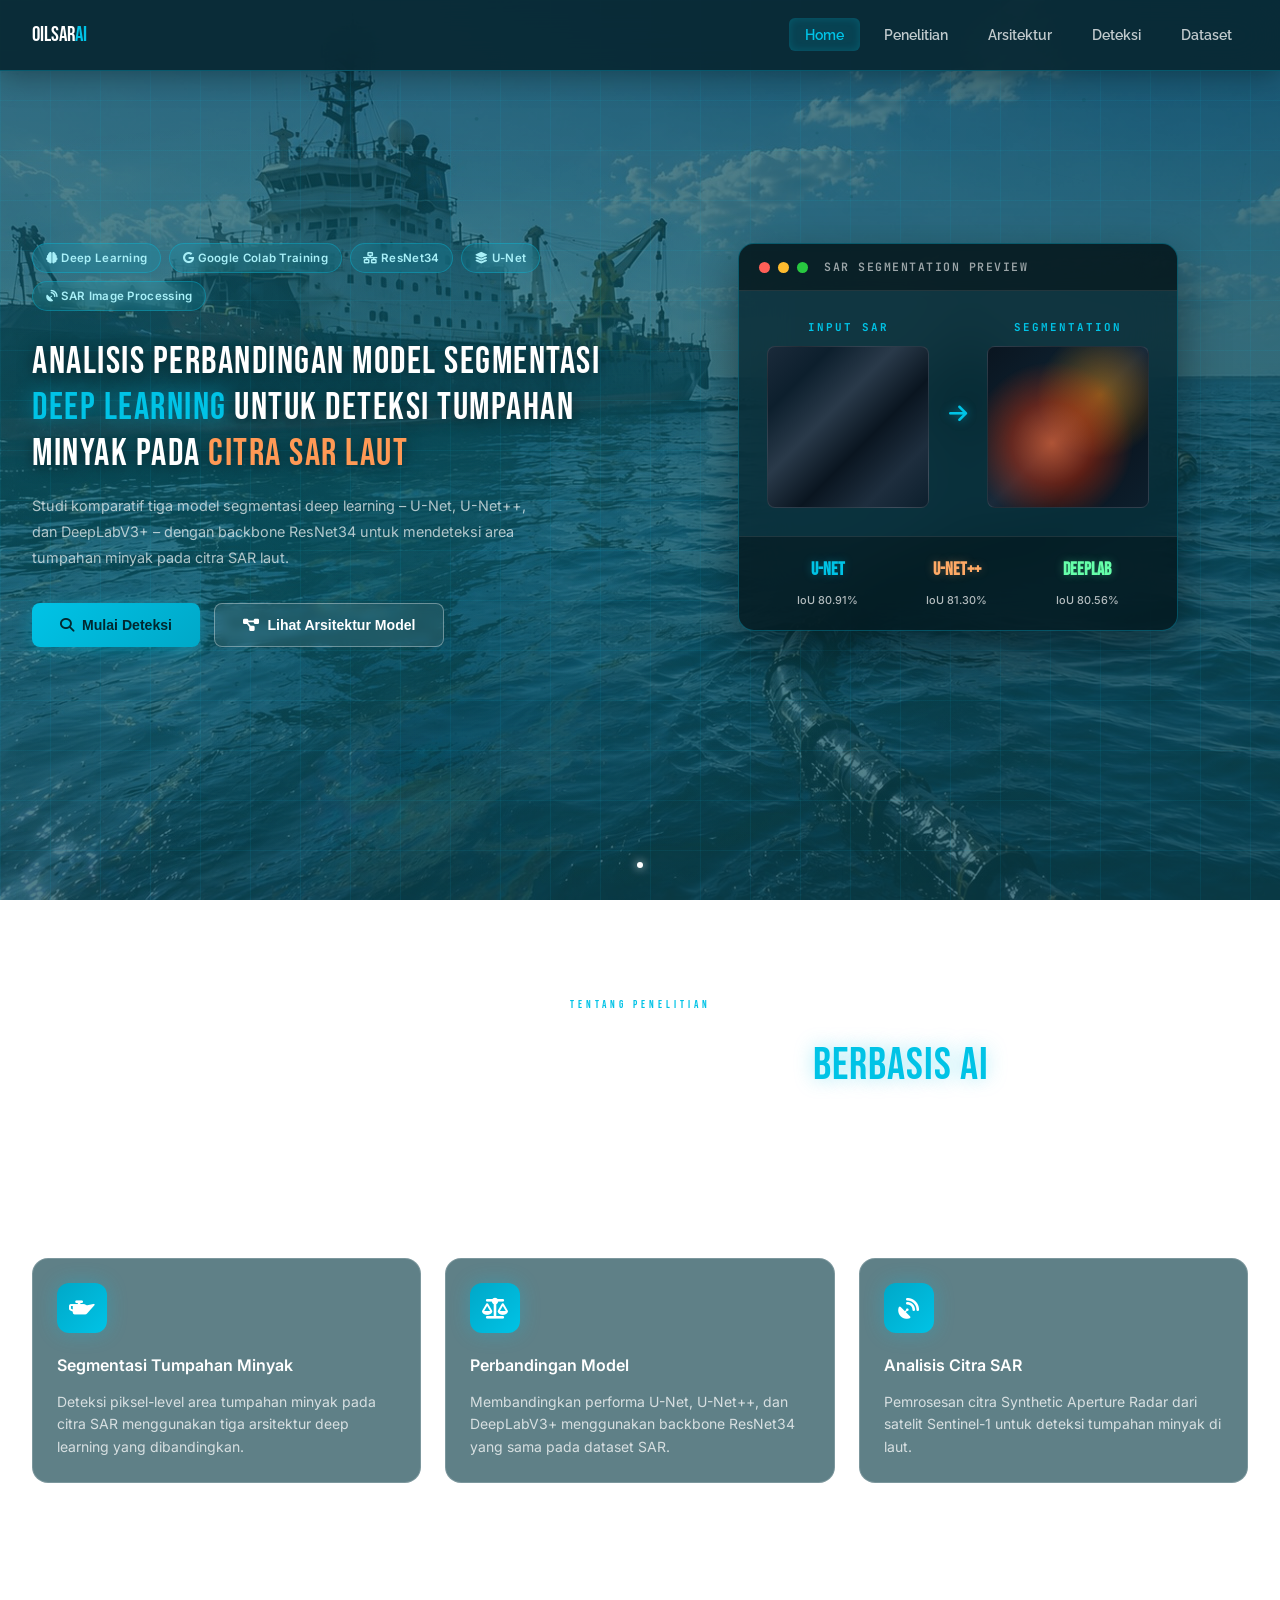
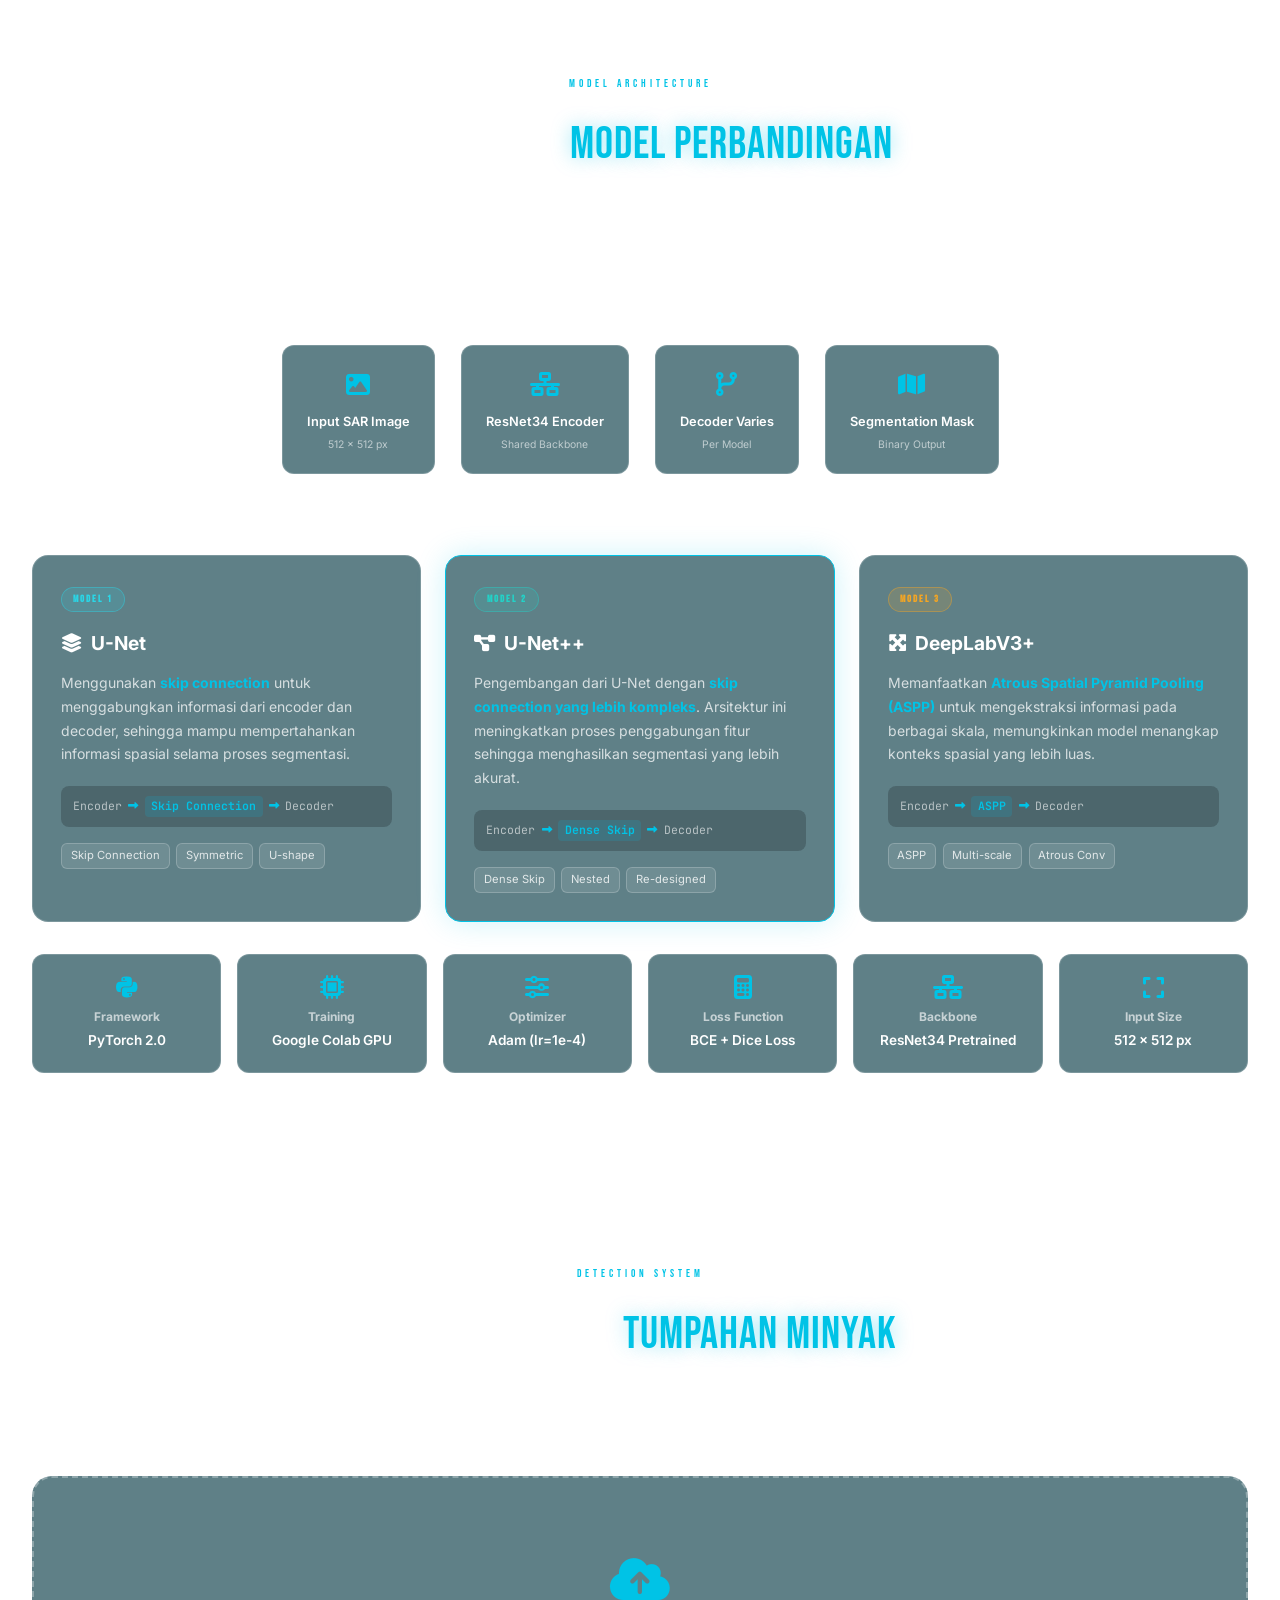
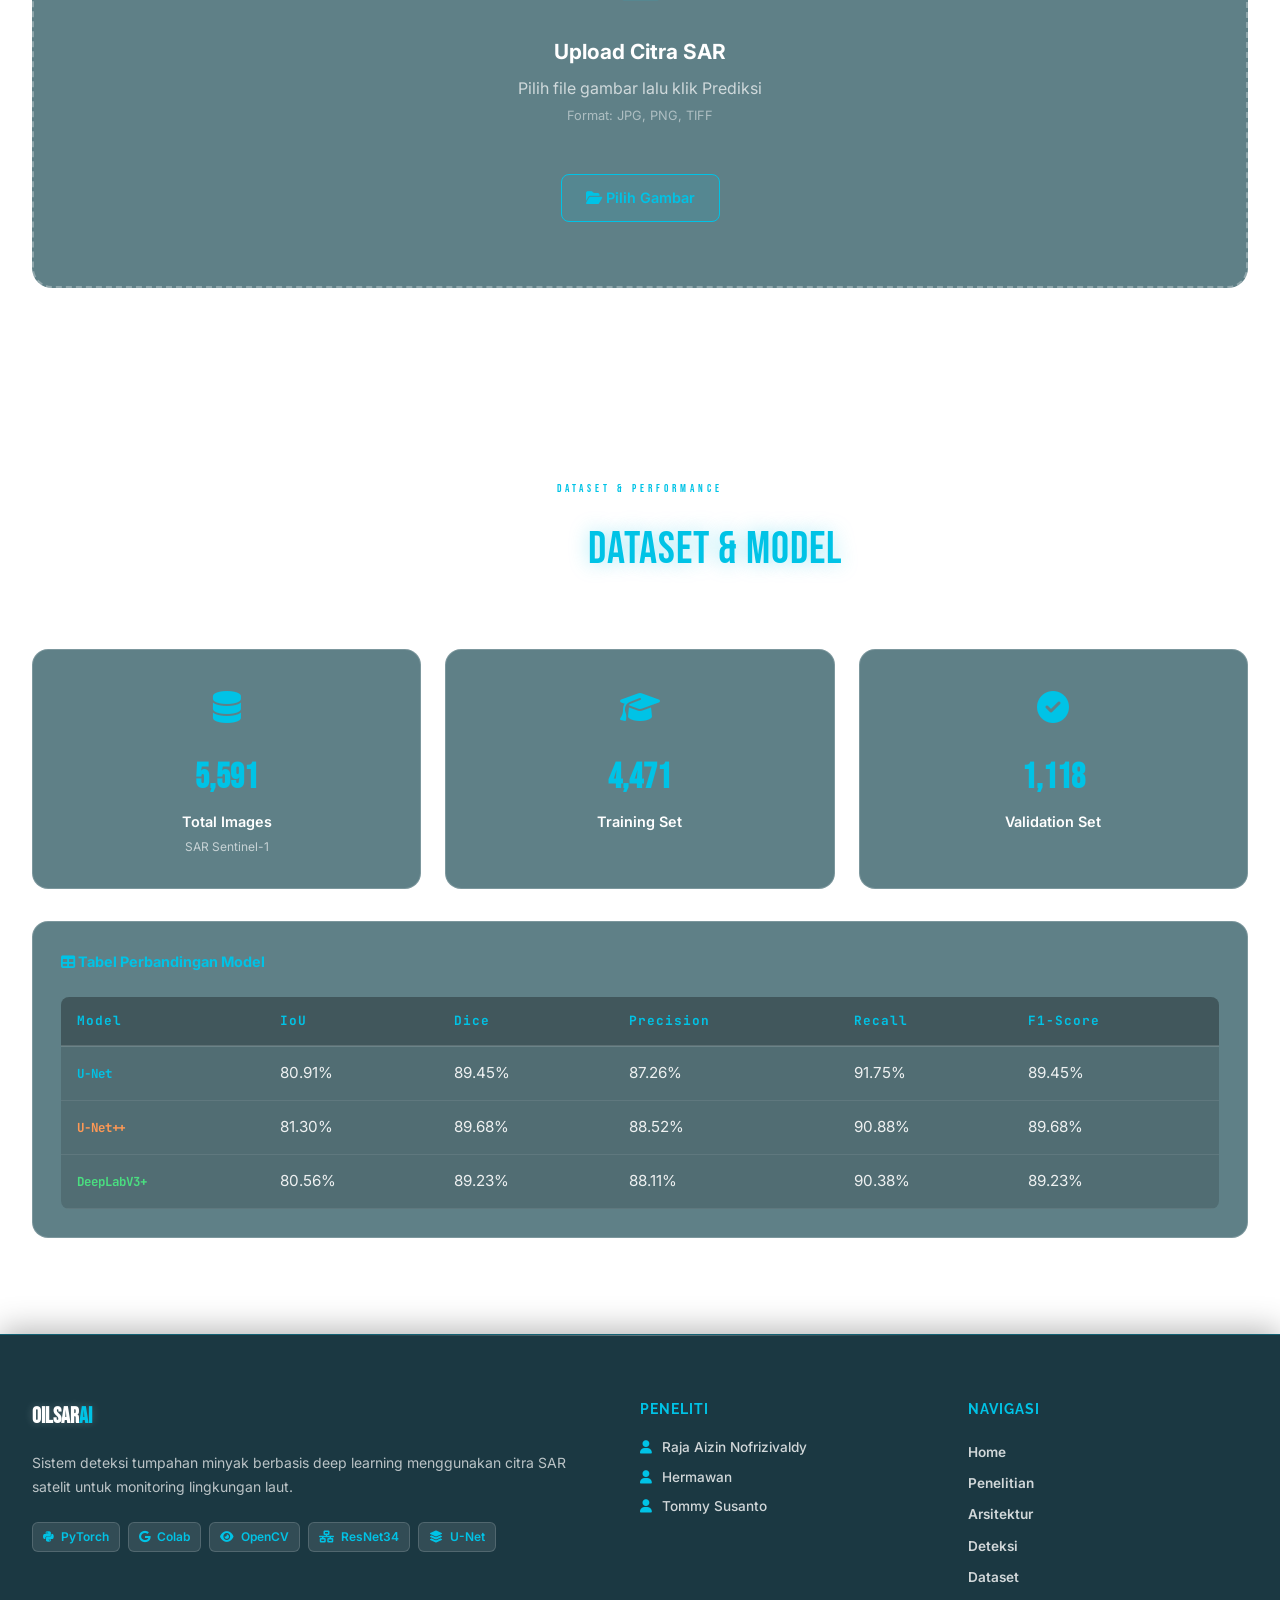
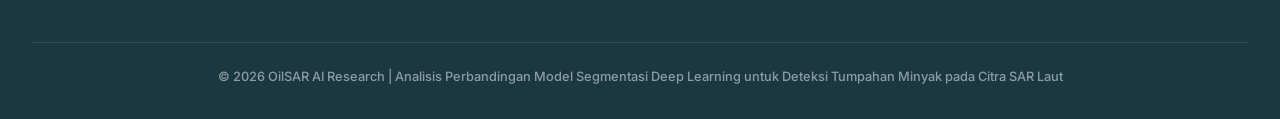
==== commit 818b4e19: "Update" ====
--- a/index.html
+++ b/index.html
@@ -3,13 +3,12 @@
 <head>
   <meta charset="UTF-8" />
   <meta name="viewport" content="width=device-width, initial-scale=1.0" />
-  <title>Analisis Perbandingan Model Segmentasi Deep Learning — Deteksi Tumpahan Minyak SAR</title>
+  <title>Analisis Perbandingan Model Segmentasi Deep Learning untuk Deteksi Tumpahan Minyak pada Citra SAR Laut</title>
   <link rel="stylesheet" href="style.css" />
   <link rel="preconnect" href="https://fonts.googleapis.com" />
-  <link href="https://fonts.googleapis.com/css2?family=Orbitron:wght@400;700;900&family=Inter:wght@300;400;500;600;700&family=JetBrains+Mono:wght@400;500&display=swap" rel="stylesheet" />
+  <link href="https://fonts.googleapis.com/css2?family=Bebas+Neue&family=Raleway:wght@600;700&family=Inter:wght@300;400;500;600;700&family=JetBrains+Mono:wght@400;500&display=swap" rel="stylesheet" />
   <link rel="stylesheet" href="https://cdnjs.cloudflare.com/ajax/libs/font-awesome/6.5.0/css/all.min.css" />
 </head>
-
 <body>
   <!-- Loading Screen -->
   <div id="loader">
@@ -31,16 +30,14 @@
   <nav id="navbar">
     <div class="nav-container">
       <div class="nav-logo">
-        <i class="fas fa-water"></i>
         <span>OilSAR<span class="accent">AI</span></span>
       </div>
       <ul class="nav-links">
-        <li><a href="#hero">Home</a></li>
+        <li><a href="#hero" class="nav-home-link">Home</a></li>
         <li><a href="#about">Penelitian</a></li>
         <li><a href="#architecture">Arsitektur</a></li>
         <li><a href="#detection">Deteksi</a></li>
         <li><a href="#dataset">Dataset</a></li>
-        <li><a href="#gallery">Galeri</a></li>
       </ul>
       <button class="hamburger" id="hamburger"><i class="fas fa-bars"></i></button>
     </div>
@@ -48,10 +45,8 @@
       <a href="#hero">Home</a>
       <a href="#about">Penelitian</a>
       <a href="#architecture">Arsitektur</a>
-      <a href="#training">Training</a>
       <a href="#detection">Deteksi</a>
       <a href="#dataset">Dataset</a>
-      <a href="#gallery">Galeri</a>
     </div>
   </nav>
 
@@ -61,6 +56,7 @@
       <div class="sar-grid"></div>
       <div class="scan-overlay"></div>
     </div>
+    <div class="container">
     <div class="hero-content">
       <div class="hero-text">
         <div class="hero-badges">
@@ -70,9 +66,8 @@
           <span class="badge"><i class="fas fa-layer-group"></i> U-Net</span>
           <span class="badge"><i class="fas fa-satellite-dish"></i> SAR Image Processing</span>
         </div>
-        <h1 class="hero-title">Analisis Perbandingan Model Segmentasi <span class="glow-text">Deep Learning</span></h1>
-        <p class="hero-subtitle">untuk Deteksi Tumpahan Minyak pada <span class="accent-text">Citra SAR Laut</span></p>
-        <p class="hero-desc">Studi komparatif tiga model segmentasi deep learning — U-Net, U-Net++, dan DeepLabV3+ — dengan backbone ResNet34 untuk mendeteksi area tumpahan minyak pada citra SAR laut.</p>
+        <h1 class="hero-title">Analisis Perbandingan Model Segmentasi <span class="glow-text">Deep Learning</span> untuk Deteksi Tumpahan Minyak pada <span class="accent-text">Citra SAR Laut</span></h1>
+        <p class="hero-desc">Studi komparatif tiga model segmentasi deep learning – U-Net, U-Net++, dan DeepLabV3+ – dengan backbone ResNet34 untuk mendeteksi area tumpahan minyak pada citra SAR laut.</p>
         <div class="hero-buttons">
           <button class="btn-primary" onclick="document.getElementById('detection').scrollIntoView({behavior:'smooth'})">
             <i class="fas fa-search"></i> Mulai Deteksi
@@ -100,13 +95,13 @@
             </div>
           </div>
           <div class="sar-stats">
-            <div class="stat-item"><span class="stat-val cyan">U-Net</span><span class="stat-lbl">IoU 83.1%</span></div>
-            <div class="stat-item"><span class="stat-val orange">U-Net++</span><span class="stat-lbl">IoU 85.6%</span></div>
-            <div class="stat-item"><span class="stat-val green">DeepLab</span><span class="stat-lbl">IoU 87.2%</span></div>
-          </div>
-        </div>
-      </div>
-    </div>
+            <div class="stat-item"><span class="stat-val cyan">U-Net</span><span class="stat-lbl">IoU 80.91%</span></div>
+            <div class="stat-item"><span class="stat-val orange">U-Net++</span><span class="stat-lbl">IoU 81.30%</span></div>
+            <div class="stat-item"><span class="stat-val green">DeepLab</span><span class="stat-lbl">IoU 80.56%</span></div>
+          </div>
+        </div>
+      </div>
+    </div><!-- end .container -->
     <div class="scroll-indicator"><div class="scroll-dot"></div></div>
   </section>
 
@@ -134,6 +129,7 @@
           <h3>Analisis Citra SAR</h3>
           <p>Pemrosesan citra Synthetic Aperture Radar dari satelit Sentinel-1 untuk deteksi tumpahan minyak di laut.</p>
         </div>
+      </div>
     </div>
   </section>
 
@@ -145,13 +141,11 @@
         <h2>Arsitektur <span class="glow-text">Model Perbandingan</span></h2>
         <p>Tiga model segmentasi deep learning dibandingkan menggunakan backbone yang sama (ResNet34) untuk mendeteksi tumpahan minyak pada citra SAR.</p>
       </div>
-
-      <!-- Shared Pipeline -->
       <div class="arch-pipeline">
         <div class="arch-step">
           <div class="arch-icon"><i class="fas fa-image"></i></div>
           <div class="arch-label">Input SAR Image</div>
-          <div class="arch-sub">512×512 px</div>
+          <div class="arch-sub">512 × 512 px</div>
         </div>
         <div class="arch-arrow"><i class="fas fa-chevron-right"></i></div>
         <div class="arch-step encoder">
@@ -172,11 +166,9 @@
           <div class="arch-sub">Binary Output</div>
         </div>
       </div>
-
-      <!-- 3 Model Cards -->
       <div class="model-compare-grid">
         <div class="model-card">
-          <div class="model-badge" style="background:rgba(0,212,255,0.15);border-color:rgba(0,212,255,0.4);color:#00d4ff">Model 1</div>
+          <div class="model-badge" style="background:rgba(41,215,232,0.15);border-color:rgba(41,215,232,0.4);color:#29D7E8">Model 1</div>
           <h3 class="model-name"><i class="fas fa-layer-group"></i> U-Net</h3>
           <p class="model-desc">Menggunakan <strong>skip connection</strong> untuk menggabungkan informasi dari encoder dan decoder, sehingga mampu mempertahankan informasi spasial selama proses segmentasi.</p>
           <div class="model-flow">
@@ -193,7 +185,7 @@
           </div>
         </div>
         <div class="model-card featured">
-          <div class="model-badge" style="background:rgba(0,255,136,0.15);border-color:rgba(0,255,136,0.4);color:#00ff88">Model 2</div>
+          <div class="model-badge" style="background:rgba(34,211,200,0.15);border-color:rgba(34,211,200,0.4);color:#22d3c8">Model 2</div>
           <h3 class="model-name"><i class="fas fa-project-diagram"></i> U-Net++</h3>
           <p class="model-desc">Pengembangan dari U-Net dengan <strong>skip connection yang lebih kompleks</strong>. Arsitektur ini meningkatkan proses penggabungan fitur sehingga menghasilkan segmentasi yang lebih akurat.</p>
           <div class="model-flow">
@@ -210,7 +202,7 @@
           </div>
         </div>
         <div class="model-card">
-          <div class="model-badge" style="background:rgba(255,107,53,0.15);border-color:rgba(255,107,53,0.4);color:#ff6b35">Model 3</div>
+          <div class="model-badge" style="background:rgba(245,166,35,0.15);border-color:rgba(245,166,35,0.4);color:#F5A623">Model 3</div>
           <h3 class="model-name"><i class="fas fa-expand-arrows-alt"></i> DeepLabV3+</h3>
           <p class="model-desc">Memanfaatkan <strong>Atrous Spatial Pyramid Pooling (ASPP)</strong> untuk mengekstraksi informasi pada berbagai skala, memungkinkan model menangkap konteks spasial yang lebih luas.</p>
           <div class="model-flow">
@@ -227,38 +219,13 @@
           </div>
         </div>
       </div>
-
       <div class="arch-info-grid">
-        <div class="arch-info-card">
-          <i class="fab fa-python"></i>
-          <h4>Framework</h4>
-          <p>PyTorch 2.0</p>
-        </div>
-        <div class="arch-info-card">
-          <i class="fas fa-microchip"></i>
-          <h4>Training</h4>
-          <p>Google Colab GPU</p>
-        </div>
-        <div class="arch-info-card">
-          <i class="fas fa-sliders-h"></i>
-          <h4>Optimizer</h4>
-          <p>Adam (lr=1e-4)</p>
-        </div>
-        <div class="arch-info-card">
-          <i class="fas fa-calculator"></i>
-          <h4>Loss Function</h4>
-          <p>BCE + Dice Loss</p>
-        </div>
-        <div class="arch-info-card">
-          <i class="fas fa-network-wired"></i>
-          <h4>Backbone</h4>
-          <p>ResNet34 Pretrained</p>
-        </div>
-        <div class="arch-info-card">
-          <i class="fas fa-expand"></i>
-          <h4>Input Size</h4>
-          <p>512 × 512 px</p>
-        </div>
+        <div class="arch-info-card"><i class="fab fa-python"></i><h4>Framework</h4><p>PyTorch 2.0</p></div>
+        <div class="arch-info-card"><i class="fas fa-microchip"></i><h4>Training</h4><p>Google Colab GPU</p></div>
+        <div class="arch-info-card"><i class="fas fa-sliders-h"></i><h4>Optimizer</h4><p>Adam (lr=1e-4)</p></div>
+        <div class="arch-info-card"><i class="fas fa-calculator"></i><h4>Loss Function</h4><p>BCE + Dice Loss</p></div>
+        <div class="arch-info-card"><i class="fas fa-network-wired"></i><h4>Backbone</h4><p>ResNet34 Pretrained</p></div>
+        <div class="arch-info-card"><i class="fas fa-expand"></i><h4>Input Size</h4><p>512 × 512 px</p></div>
       </div>
     </div>
   </section>
@@ -269,105 +236,88 @@
       <div class="section-header">
         <span class="section-tag">DETECTION SYSTEM</span>
         <h2>Sistem Deteksi <span class="glow-text">Tumpahan Minyak</span></h2>
-        <p>Upload citra SAR dan lihat hasil segmentasi secara langsung.</p>
-      </div>
-
+        <p>Upload citra SAR dan lihat hasil segmentasi secara langsung dari 3 model.</p>
+      </div>
       <div class="detection-layout">
-        <!-- Upload Area -->
         <div class="upload-area" id="uploadArea">
           <div class="upload-icon"><i class="fas fa-cloud-upload-alt"></i></div>
           <h3>Upload Citra SAR</h3>
           <p>Pilih file gambar lalu klik Prediksi</p>
           <p class="upload-hint">Format: JPG, PNG, TIFF</p>
           <div style="display:flex; gap:1rem; justify-content:center; flex-wrap:wrap; margin-top:1.5rem;">
-            <label for="imageInput" class="btn-upload">
-              <i class="fas fa-folder-open"></i> Pilih Gambar
-            </label>
-            <button id="predictBtn" class="btn-primary" onclick="predict()" style="display:none;">
-              <i class="fas fa-brain"></i> Prediksi
-            </button>
+            <label for="imageInput" class="btn-upload"><i class="fas fa-folder-open"></i> Pilih Gambar</label>
+            <button id="predictBtn" class="btn-primary" onclick="predict()" style="display:none;"><i class="fas fa-brain"></i> Prediksi</button>
           </div>
           <input type="file" id="imageInput" accept="image/*" style="display:none">
           <p id="selectedFileName" style="margin-top:0.75rem; font-size:0.8rem; color:var(--cyan); display:none;"></p>
         </div>
 
-        <!-- Loading indicator -->
         <div id="loading" style="display:none; text-align:center; padding:2rem; color:var(--cyan);">
-          <i class="fas fa-spinner fa-spin" style="font-size:2rem; margin-bottom:0.5rem; display:block;"></i>
-          Sedang memproses...
-        </div>
-
-        <!-- Result Images -->
+          <i class="fas fa-spinner fa-spin" style="font-size:2rem; margin-bottom:0.5rem; display:block;"></i>Sedang memproses...
+        </div>
+
         <div class="detection-results" id="detectionResults" style="display:none;">
-
-          <!-- Gambar yang diupload -->
           <div class="original-preview">
-            <div class="result-label" style="margin-bottom:0.75rem;"><i class="fas fa-image"></i> &nbsp;Gambar Input SAR</div>
+            <div class="result-label"><i class="fas fa-image"></i> &nbsp;Gambar Input SAR</div>
             <img id="originalPreview" alt="Input SAR" />
           </div>
-
           <div class="result-grid-3">
-
             <!-- Model 1: U-Net -->
             <div class="result-card">
               <div class="result-label model-lbl-unet"><i class="fas fa-layer-group"></i> &nbsp;U-Net</div>
-              <div class="result-img-wrap">
-                <div class="img-sublabel"><i class="fas fa-layer-group"></i> Mask</div>
-                <img id="unetMask" alt="U-Net Mask" />
+              <div class="card-images-container">
+                <div class="result-img-wrap">
+                  <div class="img-sublabel"><i class="fas fa-layer-group"></i> Mask</div>
+                  <img id="unetMask" alt="U-Net Mask" />
+                </div>
+                <div class="result-img-wrap">
+                  <div class="img-sublabel" style="color:var(--orange);"><i class="fas fa-eye"></i> Overlay</div>
+                  <img id="unetImage" alt="U-Net Overlay" />
+                </div>
               </div>
-              <div class="result-img-wrap">
-                <div class="img-sublabel" style="color:var(--green);"><i class="fas fa-eye"></i> Overlay</div>
-                <img id="unetImage" alt="U-Net Overlay" />
-              </div>
-            </div>
-
+            </div>
             <!-- Model 2: U-Net++ -->
             <div class="result-card featured-model">
               <div class="result-label model-lbl-unetpp"><i class="fas fa-project-diagram"></i> &nbsp;U-Net++</div>
-              <div class="result-img-wrap">
-                <div class="img-sublabel"><i class="fas fa-layer-group"></i> Mask</div>
-                <img id="unetppMask" alt="U-Net++ Mask" />
+              <div class="card-images-container">
+                <div class="result-img-wrap">
+                  <div class="img-sublabel"><i class="fas fa-layer-group"></i> Mask</div>
+                  <img id="unetppMask" alt="U-Net++ Mask" />
+                </div>
+                <div class="result-img-wrap">
+                  <div class="img-sublabel" style="color:var(--orange);"><i class="fas fa-eye"></i> Overlay</div>
+                  <img id="unetppImage" alt="U-Net++ Overlay" />
+                </div>
               </div>
-              <div class="result-img-wrap">
-                <div class="img-sublabel" style="color:var(--green);"><i class="fas fa-eye"></i> Overlay</div>
-                <img id="unetppImage" alt="U-Net++ Overlay" />
-              </div>
-            </div>
-
+            </div>
             <!-- Model 3: DeepLabV3+ -->
             <div class="result-card">
               <div class="result-label model-lbl-deeplab"><i class="fas fa-expand-arrows-alt"></i> &nbsp;DeepLabV3+</div>
-              <div class="result-img-wrap">
-                <div class="img-sublabel"><i class="fas fa-layer-group"></i> Mask</div>
-                <img id="deeplabMask" alt="DeepLabV3+ Mask" />
+              <div class="card-images-container">
+                <div class="result-img-wrap">
+                  <div class="img-sublabel"><i class="fas fa-layer-group"></i> Mask</div>
+                  <img id="deeplabMask" alt="DeepLabV3+ Mask" />
+                </div>
+                <div class="result-img-wrap">
+                  <div class="img-sublabel" style="color:var(--orange);"><i class="fas fa-eye"></i> Overlay</div>
+                  <img id="deeplabImage" alt="DeepLabV3+ Overlay" />
+                </div>
               </div>
-              <div class="result-img-wrap">
-                <div class="img-sublabel" style="color:var(--green);"><i class="fas fa-eye"></i> Overlay</div>
-                <img id="deeplabImage" alt="DeepLabV3+ Overlay" />
-              </div>
-            </div>
-
-          </div>
-
-          <!-- Info -->
-          <div id="resultInfo" style="display:none; background:var(--glass); border:1px solid var(--glass-border); border-radius:12px; padding:1rem; text-align:center;">
-            <p style="color:var(--gray); font-size:0.85rem;"><i class="fas fa-check-circle" style="color:var(--green);"></i> &nbsp;Prediksi selesai dari 3 model.</p>
-          </div>
-
-          <div style="display:flex; gap:1rem; flex-wrap:wrap; justify-content:center;">
-            <button class="btn-analyze" onclick="predict()">
-              <i class="fas fa-brain"></i> Prediksi Ulang
-            </button>
-            <button class="btn-secondary" onclick="resetDetection()">
-              <i class="fas fa-redo"></i> Upload Gambar Baru
-            </button>
+            </div>
+          </div>
+          <div id="resultInfo" style="display:none; background:var(--card-bg); border:1px solid var(--glass-border); border-radius:12px; padding:1rem; text-align:center;">
+            <p style="color:var(--text); font-size:0.85rem;"><i class="fas fa-check-circle" style="color:var(--green);"></i> &nbsp;Prediksi selesai dari 3 model.</p>
+          </div>
+          <div style="display:flex; gap:1rem; flex-wrap:wrap; justify-content:center; margin-top:1rem;">
+            <button class="btn-analyze" onclick="predict()"><i class="fas fa-brain"></i> Prediksi Ulang</button>
+            <button class="btn-secondary" onclick="resetDetection()"><i class="fas fa-redo"></i> Upload Gambar Baru</button>
           </div>
         </div>
       </div>
     </div>
   </section>
 
-  <!-- DATASET & PERFORMANCE -->
+  <!-- DATASET SECTION -->
   <section id="dataset">
     <div class="container">
       <div class="section-header">
@@ -409,30 +359,9 @@
                   </tr>
                 </thead>
                 <tbody>
-                  <tr>
-                    <td><span class="mt-model cyan">U-Net</span></td>
-                    <td>80.91%</td>
-                    <td>89.45%</td>
-                    <td>87.26%</td>
-                    <td>91.75%</td>
-                    <td>89.45%</td>
-                  </tr>
-                  <tr>
-                    <td><span class="mt-model orange">U-Net++</span></td>
-                    <td>—</td>
-                    <td>—</td>
-                    <td>—</td>
-                    <td>—</td>
-                    <td>—</td>
-                  </tr>
-                  <tr>
-                    <td><span class="mt-model green">DeepLabV3+</span></td>
-                    <td>80.56%</td>
-                    <td>89.23%</td>
-                    <td>88.11%</td>
-                    <td>90.38%</td>
-                    <td>89.23%</td>
-                  </tr>
+                  <tr><td><span class="mt-model cyan">U-Net</span></td><td>80.91%</td><td>89.45%</td><td>87.26%</td><td>91.75%</td><td>89.45%</td></tr>
+                  <tr><td><span class="mt-model orange">U-Net++</span></td><td>81.30%</td><td>89.68%</td><td>88.52%</td><td>90.88%</td><td>89.68%</td></tr>
+                  <tr><td><span class="mt-model green">DeepLabV3+</span></td><td>80.56%</td><td>89.23%</td><td>88.11%</td><td>90.38%</td><td>89.23%</td></tr>
                 </tbody>
               </table>
             </div>
@@ -442,14 +371,13 @@
     </div>
   </section>
 
-  
   <!-- FOOTER -->
   <footer id="footer">
     <div class="footer-glow"></div>
     <div class="container">
       <div class="footer-grid">
         <div class="footer-brand">
-          <div class="footer-logo"><i class="fas fa-water"></i> OilSAR<span class="accent">AI</span></div>
+          <div class="footer-logo">OilSAR<span class="accent">AI</span></div>
           <p>Sistem deteksi tumpahan minyak berbasis deep learning menggunakan citra SAR satelit untuk monitoring lingkungan laut.</p>
           <div class="footer-tech">
             <span><i class="fab fa-python"></i> PyTorch</span>
@@ -472,11 +400,10 @@
           <a href="#architecture">Arsitektur</a>
           <a href="#detection">Deteksi</a>
           <a href="#dataset">Dataset</a>
-          <a href="#gallery">Galeri</a>
         </div>
       </div>
       <div class="footer-bottom">
-        <p>© 2026 OilSAR AI Research — Analisis Perbandingan Model Segmentasi Deep Learning untuk Deteksi Tumpahan Minyak SAR</p>
+        <p>© 2026 OilSAR AI Research | Analisis Perbandingan Model Segmentasi Deep Learning untuk Deteksi Tumpahan Minyak pada Citra SAR Laut</p>
       </div>
     </div>
   </footer>
@@ -484,4 +411,4 @@
   <script src="script.js"></script>
   <script src="api-panggil.js"></script>
 </body>
-</html>
+</html>
--- a/style.css
+++ b/style.css
@@ -1,39 +1,70 @@
 /* ===== RESET & BASE ===== */
 *, *::before, *::after { box-sizing: border-box; margin: 0; padding: 0; }
+
 :root {
-  --navy: #020b18;
-  --navy2: #041428;
-  --navy3: #071e33;
-  --cyan: #00d4ff;
-  --cyan2: #00a8cc;
-  --cyan-glow: rgba(0,212,255,0.3);
+  --primary: #1a8a9a;
+  --teal-overlay: rgba(15, 90, 100, 0.72);
+
+  /* Teks di atas background gelap foto */
+  --text: #ffffff;
+  --text-sub: rgba(255,255,255,0.75);
+
+  --white: #ffffff;
+
+  /* Card gelap semi-transparan seperti di screenshot */
+  --card-bg: rgba(10, 60, 72, 0.65);
+  --glass: rgba(255,255,255,0.08);
+  --glass-border: rgba(255,255,255,0.18);
+
   --orange: #ff6b35;
   --orange-glow: rgba(255,107,53,0.3);
-  --green: #00ff88;
-  --green-glow: rgba(0,255,136,0.2);
-  --white: #e8f4fd;
-  --gray: #8ba3b8;
-  --glass: rgba(0,212,255,0.05);
-  --glass-border: rgba(0,212,255,0.15);
+  --green: #4ade80;
+
+  /* Navbar & Footer gelap teal */
+  --nav-footer-bg: rgba(8, 40, 50, 0.92);
+  --nav-footer-darkbg: rgba(8, 40, 50, 0.92);
+
+  --accent-cyan: #00C3E6;
+
+  --navy: #ffffff;
+  --navy2: #00C3E6;
+  --navy3: #00a8c8;
+  --cyan: #00C3E6;
+  --cyan2: #00a8c8;
+  --cyan-glow: rgba(0,195,230,0.25);
+  --green-glow: rgba(74,222,128,0.2);
+  --gray: rgba(255,255,255,0.6);
+
   --font-main: 'Inter', sans-serif;
-  --font-tech: 'Orbitron', sans-serif;
+  --font-tech: 'Bebas Neue', sans-serif;
+  --font-nav: 'Raleway', sans-serif;
   --font-mono: 'JetBrains Mono', monospace;
 }
+
 html { scroll-behavior: smooth; }
 body {
-  background: var(--navy);
-  color: var(--white);
+  background: url('bg.jpeg') center/cover fixed no-repeat;
+  color: var(--text);
   font-family: var(--font-main);
   overflow-x: hidden;
   line-height: 1.6;
+  position: relative;
+}
+/* Overlay teal di seluruh halaman */
+body::before {
+  content: '';
+  position: fixed; inset: 0;
+  background: rgba(12, 75, 88, 0.70);
+  z-index: 0;
+  pointer-events: none;
 }
 a { text-decoration: none; color: inherit; }
 img { max-width: 100%; }
 
 /* ===== SCROLLBAR ===== */
 ::-webkit-scrollbar { width: 6px; }
-::-webkit-scrollbar-track { background: var(--navy); }
-::-webkit-scrollbar-thumb { background: var(--cyan2); border-radius: 3px; }
+::-webkit-scrollbar-track { background: rgba(0,0,0,0.2); }
+::-webkit-scrollbar-thumb { background: #00C3E6; border-radius: 3px; }
 
 /* ===== PARTICLE CANVAS ===== */
 #particleCanvas {
@@ -46,23 +77,18 @@
 /* ===== LOADER ===== */
 #loader {
   position: fixed; inset: 0;
-  background: var(--navy);
+  background: rgba(8, 50, 60, 0.97);
   z-index: 9999;
   display: flex; align-items: center; justify-content: center;
 }
-.loader-inner {
-  text-align: center; position: relative;
-  width: 340px;
-}
+.loader-inner { text-align: center; position: relative; width: 340px; }
 .scan-line {
   position: absolute; top: 0; left: 0; right: 0;
   height: 2px; background: var(--cyan);
   box-shadow: 0 0 20px var(--cyan);
   animation: scanMove 2s linear infinite;
 }
-@keyframes scanMove {
-  0% { top: 0; } 100% { top: 100%; }
-}
+@keyframes scanMove { 0% { top: 0; } 100% { top: 100%; } }
 .loader-icon {
   font-size: 3rem; color: var(--cyan);
   display: block; margin-bottom: 1rem;
@@ -70,16 +96,10 @@
   text-shadow: 0 0 30px var(--cyan);
 }
 .loader-text {
-  font-family: var(--font-tech);
-  font-size: 0.85rem; letter-spacing: 3px;
-  color: var(--cyan); margin-bottom: 1.5rem;
-}
-.loader-bar {
-  width: 100%; height: 4px;
-  background: rgba(0,212,255,0.2);
-  border-radius: 2px; overflow: hidden;
-  margin-bottom: 0.75rem;
-}
+  font-family: var(--font-tech); font-size: 0.85rem;
+  letter-spacing: 3px; color: var(--cyan); margin-bottom: 1.5rem;
+}
+.loader-bar { width: 100%; height: 4px; background: rgba(0,212,255,0.2); border-radius: 2px; overflow: hidden; margin-bottom: 0.75rem; }
 .loader-fill {
   height: 100%; width: 0%;
   background: linear-gradient(90deg, var(--cyan2), var(--cyan));
@@ -87,708 +107,335 @@
   animation: loadFill 2.5s ease forwards;
 }
 @keyframes loadFill { to { width: 100%; } }
-.loader-status {
-  font-family: var(--font-mono);
-  font-size: 0.75rem; color: var(--gray);
-}
-
-/* ===== NAVBAR ===== */
+.loader-status { font-family: var(--font-mono); font-size: 0.75rem; color: var(--gray); }
+
+/* ===== NAVBAR (GELAP & ELEGAN) ===== */
 #navbar {
   position: fixed; top: 0; left: 0; right: 0;
   z-index: 1000;
-  background: rgba(2,11,24,0.85);
+  background: var(--nav-footer-bg);
   backdrop-filter: blur(20px);
-  border-bottom: 1px solid var(--glass-border);
+  border-bottom: 1px solid rgba(0,195,230,0.3);
   transition: all 0.3s;
+  box-shadow: 0 4px 30px rgba(0, 0, 0, 0.4);
 }
 .nav-container {
-  max-width: 1300px; margin: 0 auto;
-  padding: 0 2rem;
-  display: flex; align-items: center;
-  height: 70px; gap: 2rem;
+  max-width: 1300px; margin: 0 auto; padding: 0 2rem;
+  display: flex; align-items: center; height: 70px; gap: 2rem;
 }
 .nav-logo {
-  font-family: var(--font-tech);
-  font-size: 1.3rem; font-weight: 700;
-  color: var(--white);
-  display: flex; align-items: center; gap: 0.5rem;
-}
-.nav-logo i { color: var(--cyan); }
-.nav-links {
-  display: flex; list-style: none; gap: 0.25rem;
-  margin-left: auto;
-}
+  font-family: var(--font-tech); font-size: 1.3rem; font-weight: 400;
+  color: var(--white); display: flex; align-items: center; gap: 0.5rem;
+}
+.nav-logo .accent { color: #00C3E6; }
+.nav-links { display: flex; list-style: none; gap: 0.5rem; margin-left: auto; }
+
 .nav-links a {
-  padding: 0.4rem 0.9rem;
-  font-size: 0.85rem; font-weight: 500;
-  color: var(--gray);
-  border-radius: 6px;
-  transition: all 0.2s;
-}
-.nav-links a:hover { color: var(--cyan); background: var(--glass); }
-.nav-cta {
-  background: linear-gradient(135deg, var(--cyan2), var(--cyan));
-  color: var(--navy); border: none;
-  padding: 0.5rem 1.2rem;
-  border-radius: 8px; font-weight: 600;
-  font-size: 0.85rem; cursor: pointer;
-  transition: all 0.2s;
-  white-space: nowrap;
-}
-.nav-cta:hover { box-shadow: 0 0 20px var(--cyan-glow); transform: translateY(-1px); }
-.hamburger {
-  display: none; background: none; border: none;
-  color: var(--cyan); font-size: 1.3rem; cursor: pointer;
-  margin-left: auto;
-}
-.mobile-menu {
-  display: none; flex-direction: column;
-  padding: 1rem 2rem;
-  border-top: 1px solid var(--glass-border);
-}
-.mobile-menu a {
-  padding: 0.6rem 0; color: var(--gray);
-  border-bottom: 1px solid var(--glass-border);
-  font-size: 0.9rem;
-}
+  padding: 0.5rem 1rem; font-size: 0.9rem; font-weight: 600;
+  font-family: var(--font-nav);
+  color: rgba(255, 255, 255, 0.75);
+  border-radius: 6px; transition: all 0.2s ease;
+}
+
+.nav-links a:hover,
+.nav-links a.active {
+  color: #00C3E6 !important;
+  background: rgba(0, 195, 230, 0.15);
+  box-shadow: inset 0 0 8px rgba(0, 195, 230, 0.2);
+}
+
+.hamburger { display: none; background: none; border: none; color: #ffffff; font-size: 1.3rem; cursor: pointer; margin-left: auto; }
+.mobile-menu { display: none; flex-direction: column; padding: 1rem 2rem; border-top: 1px solid rgba(0,195,230,0.2); background: var(--nav-footer-bg); }
+.mobile-menu a { padding: 0.6rem 0; color: rgba(255, 255, 255, 0.85) !important; border-bottom: 1px solid rgba(255,255,255,0.08); font-size: 0.95rem; font-weight: 600; font-family: var(--font-nav); }
 .mobile-menu.open { display: flex; }
-.accent { color: var(--cyan); }
-
-/* ===== CONTAINER ===== */
+
+/* ===== CONTAINER & SECTION HEADER ===== */
 .container { max-width: 1300px; margin: 0 auto; padding: 0 2rem; width: 100%; }
 section { position: relative; z-index: 1; padding: 6rem 0; }
-
-/* ===== SECTION HEADER ===== */
 .section-header { text-align: center; margin-bottom: 4rem; }
-.section-tag {
-  font-family: var(--font-tech);
-  font-size: 0.7rem; letter-spacing: 4px;
-  color: var(--cyan); display: block;
-  margin-bottom: 1rem;
-}
-.section-header h2 {
-  font-family: var(--font-tech);
-  font-size: clamp(1.8rem, 3vw, 2.5rem);
-  font-weight: 700; margin-bottom: 1rem;
-}
-.section-header p { color: var(--gray); max-width: 600px; margin: 0 auto; }
-.glow-text { color: var(--cyan); text-shadow: 0 0 20px var(--cyan-glow); }
-.accent-text { color: var(--orange); }
-
-/* ===== HERO ===== */
+.section-tag { font-family: var(--font-tech); font-size: 0.7rem; letter-spacing: 4px; color: #00C3E6; display: block; margin-bottom: 1rem; }
+.section-header h2 { font-family: var(--font-tech); font-size: clamp(2rem, 3.5vw, 3rem); font-weight: 400; letter-spacing: 1px; margin-bottom: 1rem; color: #ffffff; }
+.section-header p { color: rgba(255,255,255,0.75); max-width: 600px; margin: 0 auto; font-family: var(--font-main); }
+.glow-text { color: #00C3E6; text-shadow: 0 0 20px rgba(0,195,230,0.4); }
+.accent-text { color: #ff9955; }
+
+/* ===== HERO SECTION ===== */
 #hero {
   min-height: 100vh;
-  display: flex; align-items: center;
-  padding-top: 70px; overflow: hidden;
-  position: relative; z-index: 1;
-}
-.hero-bg {
-  position: absolute; inset: 0;
-  pointer-events: none;
-  background: radial-gradient(ellipse at 20% 50%, rgba(0,100,180,0.15) 0%, transparent 60%),
-              radial-gradient(ellipse at 80% 20%, rgba(0,212,255,0.08) 0%, transparent 50%);
-}
+  display: flex;
+  align-items: center;
+  padding-top: 70px;
+  overflow: hidden;
+  background: transparent;
+}
+#hero .container {
+  padding-top: 4rem;
+  padding-bottom: 4rem;
+}
+.hero-bg { position: absolute; inset: 0; pointer-events: none; background: radial-gradient(ellipse at 20% 60%, rgba(0,195,230,0.1) 0%, transparent 55%); }
+/* Hero grid lines pakai warna kontras */
 .sar-grid {
-  position: absolute; inset: 0;
-  pointer-events: none;
-  background-image:
-    linear-gradient(rgba(0,212,255,0.04) 1px, transparent 1px),
-    linear-gradient(90deg, rgba(0,212,255,0.04) 1px, transparent 1px);
-  background-size: 50px 50px;
-  animation: gridMove 20s linear infinite;
+  position: absolute; inset: 0; pointer-events: none;
+  background-image: linear-gradient(rgba(0,195,230,0.08) 1px, transparent 1px), linear-gradient(90deg, rgba(0,195,230,0.08) 1px, transparent 1px);
+  background-size: 50px 50px; animation: gridMove 20s linear infinite;
 }
 @keyframes gridMove { to { background-position: 50px 50px; } }
 .scan-overlay {
-  position: absolute; inset: 0;
-  pointer-events: none;
-  background: linear-gradient(180deg, transparent 0%, rgba(0,212,255,0.03) 50%, transparent 100%);
+  position: absolute; inset: 0; pointer-events: none;
+  background: linear-gradient(180deg, transparent 0%, rgba(41,215,232,0.05) 50%, transparent 100%);
   animation: scanOverlay 4s ease-in-out infinite;
 }
-@keyframes scanOverlay {
-  0%, 100% { opacity: 0.3; } 50% { opacity: 1; }
-}
+@keyframes scanOverlay { 0%, 100% { opacity: 0.3; } 50% { opacity: 1; } }
+
+/* Layout hero 2 kolom seimbang */
 .hero-content {
-  max-width: 1300px; margin: 0 auto; padding: 0 2rem;
-  display: grid; grid-template-columns: 1fr 1fr;
-  gap: 4rem; align-items: center; width: 100%;
-  position: relative; z-index: 2;
-}
+  display: grid;
+  grid-template-columns: 1fr 1fr;
+  gap: 3.5rem;
+  align-items: center;
+  position: relative;
+  z-index: 2;
+}
+.hero-text {
+  display: flex;
+  flex-direction: column;
+  align-items: flex-start;
+  padding-top: 1rem;
+}
+
+/* Badge row */
 .hero-badges {
-  display: flex; flex-wrap: wrap; gap: 0.5rem;
-  margin-bottom: 1.5rem;
-}
-.badge {
-  background: var(--glass);
-  border: 1px solid var(--glass-border);
+  display: flex;
+  flex-wrap: wrap;
+  gap: 0.5rem;
+  margin-bottom: 1.75rem;
+}
+.hero-badges .badge {
+  background: rgba(0, 195, 230, 0.12);
+  border: 1px solid rgba(0, 195, 230, 0.35);
   padding: 0.3rem 0.8rem;
   border-radius: 20px;
-  font-size: 0.72rem; font-weight: 500;
-  color: var(--cyan);
-  backdrop-filter: blur(10px);
-}
-.badge i { margin-right: 0.3rem; }
+  font-size: 0.72rem;
+  font-weight: 600;
+  color: #a8f0f8;
+  backdrop-filter: blur(8px);
+  letter-spacing: 0.3px;
+  white-space: nowrap;
+}
+
+/* Judul lebih terkontrol */
 .hero-title {
   font-family: var(--font-tech);
-  font-size: clamp(1.6rem, 3.5vw, 2.8rem);
-  font-weight: 900; line-height: 1.2;
-  margin-bottom: 0.75rem;
-}
+  font-size: clamp(1.8rem, 3vw, 2.8rem);
+  font-weight: 400;
+  letter-spacing: 1.5px;
+  line-height: 1.2;
+  margin-bottom: 1rem;
+  color: #ffffff;
+  text-shadow: 0 2px 15px rgba(0,0,0,0.5);
+}
+.hero-title .glow-text { color: #00C3E6; text-shadow: 0 0 20px rgba(0,195,230,0.45); }
+
 .hero-subtitle {
-  font-size: clamp(1rem, 2vw, 1.3rem);
-  color: var(--gray); margin-bottom: 1rem;
-  font-weight: 300;
-}
+  font-size: clamp(0.95rem, 1.6vw, 1.15rem);
+  font-family: var(--font-nav);
+  color: rgba(255,255,255,0.85);
+  margin-bottom: 1rem;
+  font-weight: 600;
+  line-height: 1.5;
+}
+.hero-subtitle .accent-text { color: #ffbb77; }
 .hero-desc {
-  color: var(--gray); font-size: 0.95rem;
-  margin-bottom: 2rem; line-height: 1.7;
-}
-.hero-buttons { display: flex; gap: 1rem; flex-wrap: wrap; }
+  color: rgba(255,255,255,0.68);
+  font-size: 0.9rem;
+  font-family: var(--font-main);
+  margin-bottom: 2rem;
+  line-height: 1.8;
+  max-width: 520px;
+}
+
+.hero-buttons { display: flex; gap: 0.9rem; flex-wrap: wrap; }
 .btn-primary {
-  background: linear-gradient(135deg, var(--cyan2), var(--cyan));
-  color: var(--navy); border: none;
-  padding: 0.85rem 2rem; border-radius: 10px;
-  font-weight: 700; font-size: 0.95rem;
-  cursor: pointer; transition: all 0.3s;
-  display: flex; align-items: center; gap: 0.5rem;
-}
-.btn-primary:hover {
-  box-shadow: 0 0 30px var(--cyan-glow);
-  transform: translateY(-2px);
-}
+  background: linear-gradient(135deg, #00C3E6, #00a8c8);
+  color: #012830; border: none;
+  padding: 0.8rem 1.75rem; border-radius: 8px; font-weight: 700; font-size: 0.88rem; cursor: pointer;
+  transition: all 0.3s ease; display: flex; align-items: center; gap: 0.5rem;
+  box-shadow: 0 4px 18px rgba(0,195,230,0.35);
+}
+.btn-primary:hover { box-shadow: 0 0 30px rgba(0,195,230,0.6); transform: translateY(-2px); }
 .btn-secondary {
-  background: transparent;
-  color: var(--cyan);
-  border: 1px solid var(--cyan);
-  padding: 0.85rem 2rem; border-radius: 10px;
-  font-weight: 600; font-size: 0.95rem;
-  cursor: pointer; transition: all 0.3s;
-  display: flex; align-items: center; gap: 0.5rem;
-}
-.btn-secondary:hover {
-  background: var(--glass);
-  box-shadow: 0 0 20px var(--cyan-glow);
-  transform: translateY(-2px);
-}
-
-/* SAR Display */
+  background: rgba(255,255,255,0.08);
+  color: #ffffff; border: 1px solid rgba(255,255,255,0.35);
+  padding: 0.8rem 1.75rem; border-radius: 8px;
+  font-weight: 600; font-size: 0.88rem; cursor: pointer;
+  transition: all 0.3s ease; display: flex; align-items: center; gap: 0.5rem;
+  backdrop-filter: blur(5px);
+}
+.btn-secondary:hover { background: rgba(255,255,255,0.14); border-color: rgba(255,255,255,0.7); transform: translateY(-2px); }
+
+/* SAR Display Preview Box */
+.hero-visual { display: flex; justify-content: center; align-items: center; }
 .sar-display {
-  background: var(--glass);
-  border: 1px solid var(--glass-border);
+  background: rgba(5, 35, 45, 0.75);
+  border: 1px solid rgba(0,195,230,0.25);
   border-radius: 16px;
-  backdrop-filter: blur(20px);
+  backdrop-filter: blur(24px);
   overflow: hidden;
-  box-shadow: 0 0 40px rgba(0,212,255,0.1);
+  box-shadow: 0 20px 50px rgba(0,0,0,0.45);
   animation: floatAnim 4s ease-in-out infinite;
-}
-@keyframes floatAnim {
-  0%, 100% { transform: translateY(0); }
-  50% { transform: translateY(-10px); }
-}
-.sar-header {
-  background: rgba(0,0,0,0.3);
-  padding: 0.75rem 1rem;
-  display: flex; align-items: center; gap: 0.4rem;
-  border-bottom: 1px solid var(--glass-border);
-}
-.dot { width: 10px; height: 10px; border-radius: 50%; }
+  width: 100%;
+  max-width: 440px;
+}
+@keyframes floatAnim { 0%, 100% { transform: translateY(0); } 50% { transform: translateY(-10px); } }
+.sar-header { background: rgba(0,0,0,0.4); padding: 0.85rem 1.25rem; display: flex; align-items: center; gap: 0.5rem; border-bottom: 1px solid rgba(255,255,255,0.1); }
+.dot { width: 11px; height: 11px; border-radius: 50%; }
 .dot.red { background: #ff5f57; }
 .dot.yellow { background: #febc2e; }
 .dot.green { background: #28c840; }
-.sar-title {
-  font-family: var(--font-mono);
-  font-size: 0.7rem; color: var(--gray);
-  margin-left: 0.5rem; letter-spacing: 1px;
-}
-.sar-image-area {
-  display: flex; align-items: center;
-  gap: 1rem; padding: 1.5rem;
-}
+.sar-title { font-family: var(--font-mono); font-size: 0.72rem; color: rgba(255,255,255,0.6); margin-left: 0.5rem; letter-spacing: 1.5px; font-weight: 600; }
+.sar-image-area { display: flex; align-items: center; gap: 1.25rem; padding: 1.75rem; }
 .sar-original, .sar-result { flex: 1; }
-.sar-label {
-  font-family: var(--font-mono);
-  font-size: 0.65rem; color: var(--cyan);
-  letter-spacing: 2px; margin-bottom: 0.5rem;
-}
-.sar-mock-img {
-  width: 100%; aspect-ratio: 1;
-  border-radius: 8px; overflow: hidden;
-  position: relative;
-}
-.grayscale-mock {
-  background: linear-gradient(135deg,
-    #1a2a3a 0%, #0d1f2d 20%, #2a3a4a 40%,
-    #0a1520 60%, #1e2e3e 80%, #0d1f2d 100%);
-  animation: sarScan 3s linear infinite;
-}
-@keyframes sarScan {
-  0% { filter: brightness(0.8); }
-  50% { filter: brightness(1.1); }
-  100% { filter: brightness(0.8); }
-}
-.seg-mock {
-  background: linear-gradient(135deg,
-    #0a1520 0%, #0d1f2d 30%, #1a2a3a 50%,
-    #0a1520 70%, #0d1f2d 100%);
-  position: relative;
-}
-.seg-mock::after {
-  content: '';
-  position: absolute; inset: 0;
-  background: radial-gradient(ellipse at 40% 60%, rgba(255,107,53,0.6) 0%, rgba(255,50,0,0.3) 30%, transparent 60%),
-              radial-gradient(ellipse at 70% 30%, rgba(255,150,0,0.4) 0%, transparent 40%);
-  border-radius: 8px;
-  animation: oilPulse 2s ease-in-out infinite;
-}
-@keyframes oilPulse {
-  0%, 100% { opacity: 0.7; } 50% { opacity: 1; }
-}
-.sar-arrow { color: var(--cyan); font-size: 1.2rem; }
-.sar-stats {
-  display: flex; justify-content: space-around;
-  padding: 1rem 1.5rem;
-  border-top: 1px solid var(--glass-border);
-  background: rgba(0,0,0,0.2);
-}
-.stat-item { text-align: center; }
-.stat-val { font-family: var(--font-tech); font-size: 1.1rem; font-weight: 700; display: block; }
-.stat-val.cyan { color: var(--cyan); text-shadow: 0 0 10px var(--cyan-glow); }
-.stat-val.orange { color: var(--orange); text-shadow: 0 0 10px var(--orange-glow); }
-.stat-val.green { color: var(--green); text-shadow: 0 0 10px var(--green-glow); }
-.stat-lbl { font-size: 0.65rem; color: var(--gray); letter-spacing: 1px; }
-
-.scroll-indicator {
-  position: absolute; bottom: 2rem; left: 50%;
-  transform: translateX(-50%);
-  display: flex; flex-direction: column; align-items: center;
-}
-.scroll-dot {
-  width: 6px; height: 6px; border-radius: 50%;
-  background: var(--cyan);
-  box-shadow: 0 0 10px var(--cyan);
-  animation: scrollBounce 1.5s ease-in-out infinite;
-}
-@keyframes scrollBounce {
-  0%, 100% { transform: translateY(0); opacity: 1; }
-  50% { transform: translateY(10px); opacity: 0.3; }
-}
+.sar-label { font-family: var(--font-mono); font-size: 0.68rem; color: #00C3E6; letter-spacing: 2px; margin-bottom: 0.6rem; font-weight: 700; text-align: center; }
+.sar-mock-img { width: 100%; aspect-ratio: 1; border-radius: 8px; overflow: hidden; position: relative; border: 1px solid rgba(255,255,255,0.1); }
+.grayscale-mock { background: linear-gradient(135deg, #1a2a3a 0%, #0d1f2d 20%, #2a3a4a 40%, #0a1520 60%, #1e2e3e 80%, #0d1f2d 100%); animation: sarScan 3s linear infinite; }
+@keyframes sarScan { 0%, 100% { filter: brightness(0.85); } 50% { filter: brightness(1.15); } }
+.seg-mock { background: linear-gradient(135deg, #0a1520 0%, #0d1f2d 30%, #1a2a3a 50%, #0a1520 70%, #0d1f2d 100%); }
+.seg-mock::after { content: ''; position: absolute; inset: 0; background: radial-gradient(ellipse at 40% 60%, rgba(255,107,53,0.65) 0%, rgba(255,50,0,0.35) 30%, transparent 60%), radial-gradient(ellipse at 70% 30%, rgba(255,150,0,0.45) 0%, transparent 40%); border-radius: 8px; animation: oilPulse 2s ease-in-out infinite; }
+@keyframes oilPulse { 0%, 100% { opacity: 0.75; } 50% { opacity: 1; } }
+.sar-arrow { color: #00C3E6; font-size: 1.3rem; text-shadow: 0 0 10px rgba(0,195,230,0.5); }
+.sar-stats { display: flex; justify-content: space-around; padding: 1.1rem 1.5rem; border-top: 1px solid rgba(255,255,255,0.1); background: rgba(0,0,0,0.3); }
+.sar-stats .stat-item { text-align: center; }
+.sar-stats .stat-val { font-family: var(--font-tech); font-size: 1.15rem; font-weight: 700; display: block; margin-bottom: 0.15rem; }
+.sar-stats .stat-val.cyan { color: #00C3E6; text-shadow: 0 0 10px rgba(0,195,230,0.3); }
+.sar-stats .stat-val.orange { color: #ffaa66; text-shadow: 0 0 10px rgba(255,170,102,0.3); }
+.sar-stats .stat-val.green { color: #66ffaa; text-shadow: 0 0 10px rgba(102,255,170,0.3); }
+.sar-stats .stat-lbl { font-size: 0.68rem; color: rgba(255,255,255,0.7); font-weight: 500; }
+
+.scroll-indicator { position: absolute; bottom: 2rem; left: 50%; transform: translateX(-50%); display: flex; flex-direction: column; align-items: center; }
+.scroll-dot { width: 6px; height: 6px; border-radius: 50%; background: #ffffff; box-shadow: 0 0 10px #ffffff; animation: scrollBounce 1.5s ease-in-out infinite; }
+@keyframes scrollBounce { 0%, 100% { transform: translateY(0); opacity: 1; } 50% { transform: translateY(10px); opacity: 0.3; } }
 
 /* ===== ABOUT SECTION ===== */
-#about { background: linear-gradient(180deg, var(--navy) 0%, var(--navy2) 100%); }
-.about-cards {
-  display: grid; grid-template-columns: repeat(3, 1fr);
-  gap: 1.5rem; align-items: stretch;
-}
+#about { background: transparent; }
+.about-cards { display: grid; grid-template-columns: repeat(3, 1fr); gap: 1.5rem; align-items: stretch; }
 .about-card {
-  background: var(--glass);
-  border: 1px solid var(--glass-border);
-  border-radius: 16px; padding: 1.5rem;
+  background: var(--card-bg); border: 1px solid var(--glass-border); border-radius: 16px; padding: 1.5rem;
+  backdrop-filter: blur(20px); transition: all 0.3s; position: relative; overflow: hidden; display: flex; flex-direction: column;
+}
+.about-card::before { content: ''; position: absolute; top: 0; left: 0; right: 0; height: 3px; background: linear-gradient(90deg, transparent, #00C3E6, transparent); opacity: 0; transition: opacity 0.3s; }
+.about-card:hover { transform: translateY(-6px); border-color: rgba(0,195,230,0.4); box-shadow: 0 12px 40px rgba(0,0,0,0.3); }
+.about-card:hover::before { opacity: 1; }
+.card-icon { width: 50px; height: 50px; background: linear-gradient(135deg, #00a8c8, #00C3E6); border-radius: 12px; display: flex; align-items: center; justify-content: center; font-size: 1.3rem; color: #ffffff; margin-bottom: 1.25rem; box-shadow: 0 0 20px rgba(0,195,230,0.3); }
+.about-card h3 { font-size: 1rem; font-weight: 600; margin-bottom: 0.75rem; color: #ffffff; }
+.about-card p { color: rgba(255,255,255,0.75); font-size: 0.875rem; line-height: 1.6; }
+
+/* ===== ARCHITECTURE ===== */
+#architecture { background: transparent !important; }
+.arch-pipeline { display: flex; align-items: center; justify-content: center; flex-wrap: wrap; gap: 0.5rem; margin-bottom: 3rem; padding: 2rem; background: var(--glass); border: 1px solid var(--glass-border); border-radius: 20px; backdrop-filter: blur(20px); }
+.arch-step { text-align: center; padding: 1.25rem 1.5rem; background: var(--card-bg); border: 1px solid var(--glass-border); border-radius: 12px; min-width: 110px; transition: all 0.3s; color: #ffffff; }
+.arch-step:hover { border-color: #00C3E6; box-shadow: 0 0 20px rgba(0,195,230,0.25); }
+.arch-icon { font-size: 1.5rem; color: #00C3E6; margin-bottom: 0.5rem; }
+.arch-label { font-size: 0.8rem; font-weight: 600; margin-bottom: 0.25rem; }
+.arch-sub { font-size: 0.65rem; color: rgba(255,255,255,0.6); }
+.arch-arrow { color: rgba(255,255,255,0.7); font-size: 1rem; }
+
+.model-compare-grid { display: grid; grid-template-columns: repeat(3, 1fr); gap: 1.5rem; margin: 2rem 0; }
+.model-card { background: var(--card-bg); border: 1px solid var(--glass-border); border-radius: 16px; padding: 1.75rem; backdrop-filter: blur(20px); transition: all 0.3s; position: relative; color: #ffffff; }
+.model-card.featured { border-color: #00C3E6; box-shadow: 0 0 30px rgba(0,195,230,0.2); }
+.model-card:hover { transform: translateY(-5px); box-shadow: 0 12px 40px rgba(0,0,0,0.35); }
+.model-badge { display: inline-block; border: 1px solid; border-radius: 20px; padding: 0.2rem 0.7rem; font-family: var(--font-tech); font-size: 0.65rem; font-weight: 700; letter-spacing: 2px; margin-bottom: 1rem; }
+.model-name { font-size: 1.2rem; font-weight: 700; margin-bottom: 0.75rem; display: flex; align-items: center; gap: 0.5rem; color: #ffffff; }
+.model-desc { color: rgba(255,255,255,0.75); font-size: 0.875rem; line-height: 1.7; margin-bottom: 1.25rem; }
+.model-desc strong { color: #00C3E6; }
+.model-flow { display: flex; align-items: center; gap: 0.4rem; flex-wrap: wrap; font-family: var(--font-mono); font-size: 0.72rem; color: rgba(255,255,255,0.6); margin-bottom: 1rem; padding: 0.6rem 0.75rem; background: rgba(0,0,0,0.2); border-radius: 8px; }
+.model-flow i { color: #00C3E6; font-size: 0.65rem; }
+.flow-key { color: #00C3E6; font-weight: 600; background: rgba(0,195,230,0.15); padding: 0.1rem 0.4rem; border-radius: 4px; }
+.model-tags { display: flex; flex-wrap: wrap; gap: 0.4rem; }
+.model-tags span { background: rgba(255,255,255,0.1); border: 1px solid rgba(255,255,255,0.2); padding: 0.2rem 0.55rem; border-radius: 6px; font-size: 0.7rem; color: rgba(255,255,255,0.8); }
+
+.arch-info-grid { display: grid; grid-template-columns: repeat(6, 1fr); gap: 1rem; }
+.arch-info-card { background: var(--card-bg); border: 1px solid var(--glass-border); border-radius: 12px; padding: 1.25rem; text-align: center; transition: all 0.3s; color: #ffffff; }
+.arch-info-card:hover { border-color: #00C3E6; transform: translateY(-3px); }
+.arch-info-card i { font-size: 1.5rem; color: #00C3E6; margin-bottom: 0.5rem; display: block; }
+.arch-info-card h4 { font-size: 0.75rem; color: rgba(255,255,255,0.65); margin-bottom: 0.25rem; }
+.arch-info-card p { font-size: 0.85rem; font-weight: 600; color: #ffffff; }
+
+/* ===== DETECTION ===== */
+#detection { background: transparent; }
+.upload-area { border: 2px dashed rgba(255,255,255,0.3); border-radius: 20px; padding: 4rem 2rem; text-align: center; cursor: pointer; transition: all 0.3s; background: var(--card-bg); backdrop-filter: blur(20px); }
+.upload-area:hover, .upload-area.drag-over { border-color: #00C3E6; box-shadow: 0 0 30px rgba(0,195,230,0.25); }
+.upload-icon { font-size: 3rem; color: #00C3E6; margin-bottom: 1rem; }
+.upload-area h3 { font-size: 1.3rem; margin-bottom: 0.5rem; color: #ffffff; }
+.upload-area p { color: rgba(255,255,255,0.7); margin-bottom: 0.25rem; }
+.upload-hint { font-size: 0.8rem; opacity: 0.7; }
+.btn-upload { margin-top: 1.5rem; background: rgba(0,195,230,0.1); border: 1px solid #00C3E6; color: #00C3E6; padding: 0.7rem 1.5rem; border-radius: 8px; cursor: pointer; font-size: 0.9rem; transition: all 0.3s; font-weight: 600; }
+.btn-upload:hover { background: #00C3E6; color: #012830; }
+
+.detection-layout { display: flex; flex-direction: column; gap: 2rem; }
+.detection-results { display: flex; flex-direction: column; gap: 1.5rem; }
+.original-preview { background: var(--card-bg); border: 1px solid var(--glass-border); border-radius: 16px; padding: 1.5rem; margin-bottom: 1.5rem; text-align: center; }
+.original-preview .result-label { font-family: var(--font-mono); font-size: 0.85rem; font-weight: 700; color: #ffffff; margin-bottom: 1rem; display: block; letter-spacing: 1px; text-transform: uppercase; }
+.original-preview img { max-height: 350px; max-width: 100%; border-radius: 8px; object-fit: contain; display: block; margin: 0 auto; border: 1px solid var(--glass-border); }
+
+.result-grid-3 { display: grid; grid-template-columns: repeat(3, 1fr); gap: 1.5rem; margin-bottom: 1.5rem; }
+.result-card { background: var(--card-bg); border: 1px solid var(--glass-border); border-radius: 16px; overflow: hidden; display: flex; flex-direction: column; }
+.result-card .result-label { padding: 0.85rem 1rem; font-family: var(--font-mono); font-size: 0.8rem; font-weight: 700; letter-spacing: 1px; border-bottom: 1px solid var(--glass-border); background: rgba(0,0,0,0.2); text-align: center; color: #ffffff; }
+.card-images-container { padding: 1.25rem; display: flex; flex-direction: column; gap: 1.25rem; flex-grow: 1; justify-content: space-around; }
+.result-img-wrap { position: relative; background: rgba(0,0,0,0.2); border-radius: 8px; padding: 0.5rem; border: 1px solid rgba(255,255,255,0.1); display: flex; flex-direction: column; align-items: center; }
+.img-sublabel { font-family: var(--font-mono); font-size: 0.75rem; font-weight: 700; color: #00C3E6; margin-bottom: 0.5rem; text-transform: uppercase; letter-spacing: 1px; }
+.result-img-wrap img { width: 100%; max-height: 220px; border-radius: 6px; display: block; object-fit: contain; background: #000; }
+
+.btn-analyze { background: linear-gradient(135deg, #00a8c8, #00C3E6); color: #012830; border: none; padding: 1rem 2rem; border-radius: 12px; font-weight: 700; font-size: 1rem; cursor: pointer; transition: all 0.3s ease; display: flex; align-items: center; gap: 0.5rem; justify-content: center; }
+.btn-analyze:hover { box-shadow: 0 0 30px rgba(0,195,230,0.4); transform: translateY(-2px); }
+
+/* ===== DATASET ===== */
+#dataset { background: transparent !important; }
+.dataset-layout { display: flex; flex-direction: column; gap: 2rem; }
+.dataset-cards { display: grid; grid-template-columns: repeat(3, 1fr); gap: 1.5rem; }
+.ds-card { background: var(--card-bg); border: 1px solid var(--glass-border); border-radius: 16px; padding: 2rem; text-align: center; transition: all 0.3s; color: #ffffff; }
+.ds-card:hover { border-color: #00C3E6; transform: translateY(-4px); box-shadow: 0 10px 30px rgba(0,0,0,0.3); }
+.ds-icon { font-size: 2rem; color: #00C3E6; margin-bottom: 1rem; }
+.ds-num { font-family: var(--font-tech); font-size: 2.2rem; font-weight: 700; color: #00C3E6; margin-bottom: 0.25rem; }
+.ds-lbl { font-size: 0.9rem; font-weight: 600; margin-bottom: 0.25rem; color: #ffffff; }
+.ds-sub { font-size: 0.75rem; color: rgba(255,255,255,0.65); }
+
+.perf-card { background: var(--card-bg); border: 1px solid var(--glass-border); border-radius: 16px; padding: 1.75rem; color: #ffffff; }
+.perf-card h4 { font-size: 0.9rem; color: #00C3E6; margin-bottom: 1.5rem; }
+.model-table-wrap { overflow-x: auto; margin-top: 0.25rem; border-radius: 8px; }
+.model-table { width: 100%; border-collapse: collapse; font-size: 0.95rem; background: rgba(0,0,0,0.15); }
+.model-table th { padding: 0.85rem 1rem; text-align: left; color: #00C3E6; font-family: var(--font-mono); font-size: 0.8rem; letter-spacing: 1px; border-bottom: 2px solid rgba(255,255,255,0.15); white-space: nowrap; background: rgba(0,0,0,0.2); }
+.model-table td { padding: 0.9rem 1rem; color: rgba(255,255,255,0.9); border-bottom: 1px solid rgba(255,255,255,0.08); }
+.model-table tbody tr:hover { background: rgba(0,195,230,0.1); }
+.mt-model { font-weight: 700; font-family: var(--font-mono); font-size: 0.78rem; }
+.mt-model.cyan { color: #00C3E6; }
+.mt-model.orange { color: #ff9955; }
+.mt-model.green { color: #4ade80; }
+
+/* ===== FOOTER (GELAP SESUAI NAVBAR) ===== */
+footer {
+  background: var(--nav-footer-bg) !important;
+  border-top: 1px solid rgba(0,195,230,0.3);
   backdrop-filter: blur(20px);
-  transition: all 0.3s;
-  position: relative; overflow: hidden;
-  display: flex; flex-direction: column;
-}
-.about-card::before {
-  content: '';
-  position: absolute; top: 0; left: 0; right: 0;
-  height: 2px;
-  background: linear-gradient(90deg, transparent, var(--cyan), transparent);
-  opacity: 0; transition: opacity 0.3s;
-}
-.about-card:hover { transform: translateY(-6px); border-color: var(--cyan); box-shadow: 0 10px 40px var(--cyan-glow); }
-.about-card:hover::before { opacity: 1; }
-.card-icon {
-  width: 50px; height: 50px;
-  background: linear-gradient(135deg, var(--cyan2), var(--cyan));
-  border-radius: 12px;
-  display: flex; align-items: center; justify-content: center;
-  font-size: 1.3rem; color: var(--navy);
-  margin-bottom: 1.25rem;
-  box-shadow: 0 0 20px var(--cyan-glow);
-}
-.about-card h3 { font-size: 1rem; font-weight: 600; margin-bottom: 0.75rem; }
-.about-card p { color: var(--gray); font-size: 0.875rem; line-height: 1.6; margin-bottom: 1rem; }
-.card-metric { font-family: var(--font-mono); font-size: 0.8rem; color: var(--gray); }
-.card-metric span { color: var(--cyan); font-weight: 600; }
-
-/* ===== ARCHITECTURE ===== */
-#architecture { background: var(--navy2); }
-.arch-pipeline {
-  display: flex; align-items: center;
-  justify-content: center; flex-wrap: wrap;
-  gap: 0.5rem; margin-bottom: 3rem;
-  padding: 2rem;
-  background: var(--glass);
-  border: 1px solid var(--glass-border);
-  border-radius: 20px;
-  backdrop-filter: blur(20px);
-}
-.arch-step {
-  text-align: center; padding: 1.25rem 1.5rem;
-  background: rgba(0,0,0,0.3);
-  border: 1px solid var(--glass-border);
-  border-radius: 12px; min-width: 110px;
-  transition: all 0.3s;
-}
-.arch-step:hover { border-color: var(--cyan); box-shadow: 0 0 20px var(--cyan-glow); }
-.arch-step.encoder { border-color: rgba(0,212,255,0.3); }
-.arch-step.decoder { border-color: rgba(0,255,136,0.3); }
-.arch-step.bridge { border-color: rgba(255,107,53,0.3); }
-.arch-icon { font-size: 1.5rem; color: var(--cyan); margin-bottom: 0.5rem; }
-.arch-label { font-size: 0.8rem; font-weight: 600; margin-bottom: 0.25rem; }
-.arch-sub { font-size: 0.65rem; color: var(--gray); }
-.arch-arrow { color: var(--cyan); font-size: 1rem; opacity: 0.6; }
-.arch-outputs { display: flex; gap: 1rem; flex-direction: column; }
-.arch-output.seg .arch-icon { color: var(--orange); }
-.arch-output.cls .arch-icon { color: var(--green); }
-.arch-info-grid {
-  display: grid; grid-template-columns: repeat(6, 1fr);
-  gap: 1rem;
-}
-.arch-info-card {
-  background: var(--glass);
-  border: 1px solid var(--glass-border);
-  border-radius: 12px; padding: 1.25rem;
-  text-align: center; transition: all 0.3s;
-}
-.arch-info-card:hover { border-color: var(--cyan); transform: translateY(-3px); }
-.arch-info-card i { font-size: 1.5rem; color: var(--cyan); margin-bottom: 0.5rem; display: block; }
-.arch-info-card h4 { font-size: 0.75rem; color: var(--gray); margin-bottom: 0.25rem; }
-.arch-info-card p { font-size: 0.85rem; font-weight: 600; color: var(--white); }
-
-/* ===== TRAINING ===== */
-#training { background: var(--navy3); }
-.colab-badge {
-  display: inline-flex; align-items: center; gap: 0.5rem;
-  background: linear-gradient(135deg, #f9ab00, #e37400);
-  color: #000; padding: 0.4rem 1rem;
-  border-radius: 20px; font-size: 0.8rem; font-weight: 700;
-  margin-top: 1rem;
-}
-.training-layout {
-  display: grid; grid-template-columns: 1fr 1fr;
-  gap: 2rem;
-}
-.training-terminal {
-  background: #0d1117;
-  border: 1px solid rgba(0,212,255,0.2);
-  border-radius: 16px; overflow: hidden;
-}
-.terminal-header {
-  background: #161b22;
-  padding: 0.75rem 1rem;
-  display: flex; align-items: center; gap: 0.4rem;
-  border-bottom: 1px solid rgba(0,212,255,0.1);
-  font-family: var(--font-mono); font-size: 0.75rem; color: var(--gray);
-}
-.terminal-header span:last-child { margin-left: 0.5rem; }
-.terminal-body {
-  padding: 1.5rem; font-family: var(--font-mono);
-  font-size: 0.78rem; line-height: 2;
-  max-height: 380px; overflow-y: auto;
-}
-.t-line { display: block; }
-.t-prompt { color: var(--cyan); margin-right: 0.5rem; }
-.t-line.success { color: var(--green); }
-.t-line.info { color: var(--gray); }
-.t-line.highlight { color: var(--cyan); font-weight: 600; }
-.t-cursor {
-  display: inline-block; color: var(--cyan);
-  animation: blink 1s step-end infinite;
-}
-@keyframes blink { 50% { opacity: 0; } }
-.training-charts { display: flex; flex-direction: column; gap: 1rem; }
-.chart-card {
-  background: var(--glass);
-  border: 1px solid var(--glass-border);
-  border-radius: 12px; padding: 1.25rem;
-}
-.chart-card h4 { font-size: 0.85rem; color: var(--cyan); margin-bottom: 1rem; }
-.chart-card h4 i { margin-right: 0.4rem; }
-.training-metrics {
-  display: grid; grid-template-columns: repeat(3, 1fr);
-  gap: 1rem;
-}
-.metric-box {
-  background: var(--glass);
-  border: 1px solid var(--glass-border);
-  border-radius: 12px; padding: 1.25rem;
-  text-align: center;
-}
-.metric-num {
-  font-family: var(--font-tech);
-  font-size: 1.8rem; font-weight: 700;
-  display: block; margin-bottom: 0.25rem;
-}
-.metric-num.cyan { color: var(--cyan); text-shadow: 0 0 15px var(--cyan-glow); }
-.metric-num.orange { color: var(--orange); text-shadow: 0 0 15px var(--orange-glow); }
-.metric-num.green { color: var(--green); text-shadow: 0 0 15px var(--green-glow); }
-.metric-lbl { font-size: 0.7rem; color: var(--gray); letter-spacing: 1px; }
-
-/* ===== DETECTION ===== */
-#detection { background: var(--navy2); }
-.detection-layout { display: flex; flex-direction: column; gap: 2rem; }
-.upload-area {
-  border: 2px dashed var(--glass-border);
-  border-radius: 20px; padding: 4rem 2rem;
-  text-align: center; cursor: pointer;
-  transition: all 0.3s;
-  background: var(--glass);
-  backdrop-filter: blur(10px);
-}
-.upload-area:hover, .upload-area.drag-over {
-  border-color: var(--cyan);
-  background: rgba(0,212,255,0.05);
-  box-shadow: 0 0 30px var(--cyan-glow);
-}
-.upload-icon { font-size: 3rem; color: var(--cyan); margin-bottom: 1rem; }
-.upload-area h3 { font-size: 1.3rem; margin-bottom: 0.5rem; }
-.upload-area p { color: var(--gray); margin-bottom: 0.25rem; }
-.upload-hint { font-size: 0.8rem; color: var(--gray); opacity: 0.6; }
-.btn-upload {
-  margin-top: 1.5rem;
-  background: var(--glass);
-  border: 1px solid var(--cyan);
-  color: var(--cyan); padding: 0.7rem 1.5rem;
-  border-radius: 8px; cursor: pointer;
-  font-size: 0.9rem; transition: all 0.3s;
-}
-.btn-upload:hover { background: var(--cyan); color: var(--navy); }
-.detection-results { display: flex; flex-direction: column; gap: 1.5rem; }
-.result-grid { display: grid; grid-template-columns: 1fr 1fr; gap: 1.5rem; }
-.result-card {
-  background: var(--glass);
-  border: 1px solid var(--glass-border);
-  border-radius: 16px; overflow: hidden;
-}
-.result-label {
-  padding: 0.75rem 1rem;
-  font-family: var(--font-mono); font-size: 0.75rem;
-  color: var(--cyan); letter-spacing: 2px;
-  border-bottom: 1px solid var(--glass-border);
-  background: rgba(0,0,0,0.2);
-}
-.result-img-wrap { padding: 1rem; }
-.result-img-wrap img { width: 100%; border-radius: 8px; display: block; }
-#segCanvas { width: 100%; border-radius: 8px; display: block; }
-.pollution-result {
-  background: var(--glass);
-  border: 1px solid var(--glass-border);
-  border-radius: 16px; overflow: hidden;
-}
-.pollution-header {
-  padding: 1rem 1.5rem;
-  background: rgba(255,107,53,0.1);
-  border-bottom: 1px solid rgba(255,107,53,0.2);
-  font-family: var(--font-tech); font-size: 0.8rem;
-  color: var(--orange); letter-spacing: 2px;
-  display: flex; align-items: center; gap: 0.5rem;
-}
-.pollution-stats {
-  display: grid; grid-template-columns: repeat(3, 1fr);
-  gap: 1px; background: var(--glass-border);
-}
-.p-stat {
-  padding: 1.5rem; text-align: center;
-  background: var(--navy2);
-}
-.p-label { font-size: 0.75rem; color: var(--gray); margin-bottom: 0.5rem; }
-.p-value { font-family: var(--font-tech); font-size: 1.3rem; font-weight: 700; color: var(--cyan); }
-.confidence-bar-wrap {
-  height: 6px; background: rgba(0,212,255,0.1);
-  margin: 0 1.5rem 1.5rem;
-  border-radius: 3px; overflow: hidden;
-}
-.confidence-bar {
-  height: 100%; width: 0%;
-  background: linear-gradient(90deg, var(--cyan2), var(--cyan));
-  box-shadow: 0 0 10px var(--cyan);
-  transition: width 1s ease;
-}
-.btn-analyze {
-  background: linear-gradient(135deg, var(--cyan2), var(--cyan));
-  color: var(--navy); border: none;
-  padding: 1rem 2rem; border-radius: 12px;
-  font-weight: 700; font-size: 1rem;
-  cursor: pointer; transition: all 0.3s;
-  display: flex; align-items: center; gap: 0.5rem;
-  justify-content: center;
-}
-.btn-analyze:hover { box-shadow: 0 0 30px var(--cyan-glow); transform: translateY(-2px); }
-
-/* ===== DATASET ===== */
-#dataset { background: var(--navy3); }
-.dataset-layout { display: flex; flex-direction: column; gap: 2rem; }
-.dataset-cards {
-  display: grid; grid-template-columns: repeat(3, 1fr);
-  gap: 1.5rem;
-}
-.ds-card {
-  background: var(--glass);
-  border: 1px solid var(--glass-border);
-  border-radius: 16px; padding: 2rem;
-  text-align: center; transition: all 0.3s;
-}
-.ds-card:hover { border-color: var(--cyan); transform: translateY(-4px); box-shadow: 0 10px 30px var(--cyan-glow); }
-.ds-icon { font-size: 2rem; color: var(--cyan); margin-bottom: 1rem; }
-.ds-num {
-  font-family: var(--font-tech);
-  font-size: 2.2rem; font-weight: 700;
-  color: var(--cyan); text-shadow: 0 0 15px var(--cyan-glow);
-  margin-bottom: 0.25rem;
-}
-.ds-lbl { font-size: 0.9rem; font-weight: 600; margin-bottom: 0.25rem; }
-.ds-sub { font-size: 0.75rem; color: var(--gray); }
-.performance-grid { display: grid; grid-template-columns: 1fr 1fr; gap: 1.5rem; }
-.perf-card {
-  background: var(--glass);
-  border: 1px solid var(--glass-border);
-  border-radius: 16px; padding: 1.75rem;
-}
-.perf-card h4 { font-size: 0.9rem; color: var(--cyan); margin-bottom: 1.5rem; }
-.perf-card h4 i { margin-right: 0.4rem; }
-.perf-row {
-  display: flex; align-items: center; gap: 0.75rem;
-  margin-bottom: 0.75rem; font-size: 0.85rem;
-}
-.perf-row span:first-child { width: 80px; color: var(--gray); flex-shrink: 0; }
-.perf-row span:last-child { width: 50px; text-align: right; font-weight: 600; color: var(--white); }
-.perf-bar { flex: 1; height: 6px; background: rgba(255,255,255,0.1); border-radius: 3px; overflow: hidden; }
-.perf-fill { height: 100%; background: linear-gradient(90deg, var(--cyan2), var(--cyan)); border-radius: 3px; width: 0; transition: width 1.5s ease; }
-.perf-fill.orange { background: linear-gradient(90deg, #cc4400, var(--orange)); }
-.perf-fill.green { background: linear-gradient(90deg, #00aa55, var(--green)); }
-.perf-fill.cyan { background: linear-gradient(90deg, var(--cyan2), var(--cyan)); }
-
-/* Confusion Matrix */
-.confusion-matrix { font-size: 0.75rem; }
-.cm-header { display: grid; grid-template-columns: 80px repeat(3, 1fr); gap: 4px; margin-bottom: 4px; }
-.cm-header span { text-align: center; color: var(--gray); font-size: 0.65rem; padding: 0.25rem; }
-.cm-row { display: grid; grid-template-columns: 80px repeat(3, 1fr); gap: 4px; margin-bottom: 4px; }
-.cm-label { color: var(--gray); font-size: 0.65rem; display: flex; align-items: center; }
-.cm-cell { text-align: center; padding: 0.5rem; border-radius: 6px; font-weight: 600; }
-.cm-cell.tp { background: rgba(0,212,255,0.2); color: var(--cyan); border: 1px solid rgba(0,212,255,0.3); }
-.cm-cell.fp { background: rgba(255,255,255,0.05); color: var(--gray); }
-
-/* ===== GALLERY ===== */
-#gallery { background: var(--navy2); }
-.gallery-grid {
-  display: grid; grid-template-columns: repeat(3, 1fr);
-  gap: 1.5rem;
-}
-.gallery-item {
-  background: var(--glass);
-  border: 1px solid var(--glass-border);
-  border-radius: 16px; overflow: hidden;
-  transition: all 0.3s; cursor: pointer;
-}
-.gallery-item:hover { border-color: var(--cyan); transform: translateY(-4px); box-shadow: 0 10px 40px var(--cyan-glow); }
-.gallery-before, .gallery-after {
-  position: relative; overflow: hidden;
-}
-.gallery-before { display: none; }
-.gallery-item:hover .gallery-before { display: block; }
-.gallery-item:hover .gallery-after { display: none; }
-.g-tag {
-  position: absolute; top: 0.5rem; left: 0.5rem;
-  background: rgba(0,0,0,0.7);
-  font-family: var(--font-mono); font-size: 0.65rem;
-  color: var(--gray); padding: 0.2rem 0.5rem;
-  border-radius: 4px; letter-spacing: 1px;
-}
-.g-tag.seg { color: var(--orange); }
-.mock-sar, .mock-seg {
-  width: 100%; aspect-ratio: 4/3;
-}
-.mock-sar.s1 { background: linear-gradient(135deg, #0a1520 0%, #1a2a3a 40%, #0d1f2d 70%, #0a1520 100%); }
-.mock-sar.s2 { background: linear-gradient(135deg, #0d1f2d 0%, #0a1520 50%, #1a2a3a 100%); }
-.mock-sar.s3 { background: linear-gradient(135deg, #1a2a3a 0%, #0d1f2d 60%, #0a1520 100%); }
-.mock-sar.s4 { background: linear-gradient(135deg, #0a1520 0%, #0d1f2d 30%, #1a2a3a 60%, #0a1520 100%); }
-.mock-sar.s5 { background: linear-gradient(135deg, #0d1f2d 0%, #1a2a3a 40%, #0a1520 100%); }
-.mock-sar.s6 { background: linear-gradient(135deg, #1a2a3a 0%, #0a1520 50%, #0d1f2d 100%); }
-.mock-seg { position: relative; }
-.mock-seg::after {
-  content: ''; position: absolute; inset: 0;
-  border-radius: 0;
-}
-.mock-seg.s1::after { background: radial-gradient(ellipse at 35% 55%, rgba(255,50,0,0.7) 0%, rgba(255,100,0,0.4) 30%, transparent 55%), radial-gradient(ellipse at 65% 35%, rgba(255,80,0,0.5) 0%, transparent 35%); }
-.mock-seg.s2::after { background: radial-gradient(ellipse at 50% 60%, rgba(255,100,0,0.5) 0%, rgba(255,150,0,0.3) 25%, transparent 50%); }
-.mock-seg.s3::after { background: radial-gradient(ellipse at 40% 50%, rgba(255,150,0,0.35) 0%, transparent 35%); }
-.mock-seg.s4::after { background: radial-gradient(ellipse at 30% 60%, rgba(255,30,0,0.75) 0%, rgba(255,80,0,0.5) 35%, transparent 60%), radial-gradient(ellipse at 70% 40%, rgba(255,60,0,0.6) 0%, transparent 40%); }
-.mock-seg.s5::after { background: radial-gradient(ellipse at 55% 55%, rgba(255,100,0,0.5) 0%, rgba(255,150,0,0.3) 30%, transparent 55%); }
-.mock-seg.s6::after { background: radial-gradient(ellipse at 45% 45%, rgba(255,150,0,0.3) 0%, transparent 30%); }
-.gallery-info {
-  padding: 0.75rem 1rem;
-  display: flex; justify-content: space-between; align-items: center;
-  border-top: 1px solid var(--glass-border);
-}
-.g-level {
-  font-family: var(--font-tech); font-size: 0.7rem;
-  font-weight: 700; padding: 0.2rem 0.6rem;
-  border-radius: 4px; letter-spacing: 1px;
-}
-.g-level.berat { background: rgba(255,30,0,0.2); color: #ff4444; border: 1px solid rgba(255,30,0,0.3); }
-.g-level.sedang { background: rgba(255,150,0,0.2); color: var(--orange); border: 1px solid rgba(255,150,0,0.3); }
-.g-level.ringan { background: rgba(0,255,136,0.15); color: var(--green); border: 1px solid rgba(0,255,136,0.3); }
-.g-conf { font-family: var(--font-mono); font-size: 0.72rem; color: var(--gray); }
-
-/* ===== FOOTER ===== */
-footer {
-  background: var(--navy);
-  border-top: 1px solid var(--glass-border);
-  padding: 4rem 0 2rem; position: relative;
-}
-.footer-glow {
-  position: absolute; top: 0; left: 50%; transform: translateX(-50%);
-  width: 600px; height: 1px;
-  background: linear-gradient(90deg, transparent, var(--cyan), transparent);
-  box-shadow: 0 0 30px var(--cyan);
-}
-.footer-grid {
-  display: grid; grid-template-columns: 2fr 1fr 1fr 1fr;
-  gap: 3rem; margin-bottom: 3rem;
-}
-.footer-logo {
-  font-family: var(--font-tech);
-  font-size: 1.4rem; font-weight: 700;
-  margin-bottom: 1rem;
-  display: flex; align-items: center; gap: 0.5rem;
-}
-.footer-logo i { color: var(--cyan); }
-.footer-brand p { color: var(--gray); font-size: 0.875rem; line-height: 1.7; margin-bottom: 1.5rem; }
+  padding: 4rem 0 2rem; position: relative; 
+  color: rgba(255,255,255,0.9);
+  box-shadow: 0 -4px 30px rgba(0,0,0,0.3);
+}
+.footer-glow { position: absolute; top: 0; left: 50%; transform: translateX(-50%); width: 600px; height: 1px; background: linear-gradient(90deg, transparent, rgba(255,255,255,0.3), transparent); }
+.footer-grid { display: grid; grid-template-columns: 2fr 1fr 1fr; gap: 3rem; margin-bottom: 3rem; }
+.footer-logo { font-family: var(--font-tech); font-size: 1.4rem; font-weight: 700; margin-bottom: 1rem; color: var(--white); text-shadow: 0 0 10px rgba(255,255,255,0.2); }
+.footer-logo .accent { color: #00C3E6; }
+.footer-brand p { color: rgba(255,255,255,0.7); font-size: 0.875rem; line-height: 1.7; margin-bottom: 1.5rem; }
 .footer-tech { display: flex; flex-wrap: wrap; gap: 0.5rem; }
-.footer-tech span {
-  background: var(--glass);
-  border: 1px solid var(--glass-border);
-  padding: 0.25rem 0.6rem;
-  border-radius: 6px; font-size: 0.75rem; color: var(--gray);
-}
-.footer-tech span i { color: var(--cyan); margin-right: 0.3rem; }
-.footer-info h4, .footer-links h4, .footer-social h4 {
-  font-size: 0.85rem; font-weight: 600;
-  color: var(--cyan); margin-bottom: 1rem;
-  letter-spacing: 1px;
-}
-.footer-info p { color: var(--gray); font-size: 0.85rem; margin-bottom: 0.5rem; }
-.footer-info p i { color: var(--cyan); margin-right: 0.5rem; width: 14px; }
+.footer-tech span { background: rgba(255,255,255,0.1); border: 1px solid rgba(255,255,255,0.15); padding: 0.25rem 0.6rem; border-radius: 6px; font-size: 0.75rem; color: #00C3E6; font-weight: 600; }
+.footer-tech span i { color: #00C3E6; margin-right: 0.3rem; }
+.footer-info h4, .footer-links h4 { font-size: 0.85rem; font-weight: 700; font-family: var(--font-nav); color: #00C3E6; margin-bottom: 1rem; letter-spacing: 1px; text-transform: uppercase; }
+.footer-info p { color: rgba(255,255,255,0.8); font-size: 0.85rem; margin-bottom: 0.5rem; font-weight: 500; font-family: var(--font-main); }
+.footer-info p i { color: #00C3E6; margin-right: 0.5rem; width: 14px; }
 .footer-links { display: flex; flex-direction: column; }
-.footer-links a { color: var(--gray); font-size: 0.85rem; padding: 0.3rem 0; transition: color 0.2s; }
-.footer-links a:hover { color: var(--cyan); }
-.social-links { display: flex; flex-direction: column; gap: 0.5rem; }
-.social-btn {
-  background: var(--glass);
-  border: 1px solid var(--glass-border);
-  color: var(--gray); padding: 0.5rem 1rem;
-  border-radius: 8px; font-size: 0.8rem;
-  transition: all 0.2s; display: flex; align-items: center; gap: 0.5rem;
-}
-.social-btn:hover { border-color: var(--cyan); color: var(--cyan); }
-.footer-bottom {
-  border-top: 1px solid var(--glass-border);
-  padding-top: 1.5rem;
-  display: flex; justify-content: space-between; align-items: center;
-  flex-wrap: wrap; gap: 0.5rem;
-}
-.footer-bottom p { font-size: 0.8rem; color: var(--gray); }
-.footer-credit i { color: var(--orange); }
+.footer-links a { color: rgba(255,255,255,0.8); font-size: 0.85rem; padding: 0.3rem 0; transition: all 0.2s; font-weight: 600; }
+.footer-links a:hover { color: #ffffff; transform: translateX(3px); }
+.footer-bottom { border-top: 1px solid rgba(255,255,255,0.1); padding-top: 1.5rem; text-align: center; }
+.footer-bottom p { color: rgba(255,255,255,0.5); font-size: 0.8rem; font-weight: 500; }
 
 /* ===== ANIMATIONS ===== */
 @keyframes pulse { 0%, 100% { transform: scale(1); } 50% { transform: scale(1.05); } }
@@ -797,250 +444,30 @@
 
 /* ===== RESPONSIVE ===== */
 @media (max-width: 1100px) {
-  .about-cards { grid-template-columns: repeat(3, 1fr); }
+  .about-cards { grid-template-columns: repeat(2, 1fr); gap: 1rem; }
   .arch-info-grid { grid-template-columns: repeat(3, 1fr); }
   .footer-grid { grid-template-columns: 1fr 1fr; }
 }
 @media (max-width: 900px) {
-  .hero-content { grid-template-columns: 1fr; gap: 2rem; }
+  .hero-content { grid-template-columns: 1fr; gap: 2.5rem; }
   .hero-visual { order: -1; }
-  .training-layout { grid-template-columns: 1fr; }
+  .sar-display { max-width: 360px; }
   .dataset-cards { grid-template-columns: repeat(2, 1fr); }
-  .performance-grid { grid-template-columns: 1fr; }
-  .gallery-grid { grid-template-columns: repeat(2, 1fr); }
+  .result-grid-3 { grid-template-columns: 1fr; }
+  .model-compare-grid { grid-template-columns: 1fr; }
   .arch-pipeline { flex-direction: column; }
-  .arch-arrow { transform: rotate(90deg); }
+  .arch-arrow { transform: rotate(90deg); margin: 0.5rem 0; }
 }
 @media (max-width: 768px) {
-  .nav-links, .nav-cta { display: none; }
+  .nav-links { display: none; }
   .hamburger { display: block; }
   .about-cards { grid-template-columns: 1fr; }
-  .result-grid { grid-template-columns: 1fr; }
-  .pollution-stats { grid-template-columns: 1fr; }
-  .gallery-grid { grid-template-columns: 1fr; }
   .footer-grid { grid-template-columns: 1fr; gap: 2rem; }
-  .footer-bottom { flex-direction: column; text-align: center; }
   .arch-info-grid { grid-template-columns: repeat(2, 1fr); }
-  .training-metrics { grid-template-columns: 1fr; }
-  .dataset-cards { grid-template-columns: 1fr 1fr; }
+  .dataset-cards { grid-template-columns: 1fr; }
 }
 @media (max-width: 480px) {
   section { padding: 4rem 0; }
   .container { padding: 0 1rem; }
-  .hero-title { font-size: 1.5rem; }
-  .dataset-cards { grid-template-columns: 1fr; }
-}
-
-/* ===== MODEL COMPARISON CARDS ===== */
-.model-compare-grid {
-  display: grid; grid-template-columns: repeat(3, 1fr);
-  gap: 1.5rem; margin: 2rem 0;
-}
-.model-card {
-  background: var(--glass);
-  border: 1px solid var(--glass-border);
-  border-radius: 16px; padding: 1.75rem;
-  backdrop-filter: blur(20px);
-  transition: all 0.3s; position: relative;
-}
-.model-card.featured {
-  border-color: rgba(0,255,136,0.3);
-  box-shadow: 0 0 30px rgba(0,255,136,0.08);
-}
-.model-card:hover { transform: translateY(-5px); box-shadow: 0 12px 40px rgba(0,212,255,0.12); }
-.model-badge {
-  display: inline-block;
-  border: 1px solid; border-radius: 20px;
-  padding: 0.2rem 0.7rem;
-  font-family: var(--font-tech); font-size: 0.65rem;
-  font-weight: 700; letter-spacing: 2px;
-  margin-bottom: 1rem;
-}
-.model-name {
-  font-size: 1.2rem; font-weight: 700;
-  margin-bottom: 0.75rem;
-  display: flex; align-items: center; gap: 0.5rem;
-}
-.model-name i { color: var(--cyan); font-size: 1rem; }
-.model-desc {
-  color: var(--gray); font-size: 0.875rem;
-  line-height: 1.7; margin-bottom: 1.25rem;
-}
-.model-desc strong { color: var(--white); }
-.model-flow {
-  display: flex; align-items: center; gap: 0.4rem;
-  flex-wrap: wrap;
-  font-family: var(--font-mono); font-size: 0.72rem;
-  color: var(--gray); margin-bottom: 1rem;
-  padding: 0.6rem 0.75rem;
-  background: rgba(0,0,0,0.2); border-radius: 8px;
-}
-.model-flow i { color: var(--cyan); font-size: 0.65rem; }
-.flow-key {
-  color: var(--cyan); font-weight: 600;
-  background: rgba(0,212,255,0.1);
-  padding: 0.1rem 0.4rem; border-radius: 4px;
-}
-.model-tags { display: flex; flex-wrap: wrap; gap: 0.4rem; }
-.model-tags span {
-  background: rgba(255,255,255,0.05);
-  border: 1px solid var(--glass-border);
-  padding: 0.2rem 0.55rem; border-radius: 6px;
-  font-size: 0.7rem; color: var(--gray);
-}
-@media (max-width: 900px) {
-  .model-compare-grid { grid-template-columns: 1fr; }
-}
-
-/* ===== DETECTION 4-GRID & MODEL TABLE ===== */
-.result-grid-4 {
-  display: grid; grid-template-columns: repeat(4, 1fr);
-  gap: 1rem;
-}
-.result-iou {
-  padding: 0.5rem 1rem;
-  font-family: var(--font-mono); font-size: 0.8rem;
-  color: var(--gray); border-top: 1px solid var(--glass-border);
-  display: flex; justify-content: space-between;
-}
-.iou-val { font-weight: 700; }
-.iou-val.cyan  { color: var(--cyan); }
-.iou-val.orange { color: var(--orange); }
-.iou-val.green  { color: var(--green); }
-.model-lbl-unet   { color: var(--cyan) !important; }
-.model-lbl-unetpp { color: var(--orange) !important; }
-.model-lbl-deeplab { color: var(--green) !important; }
-
-/* Model comparison table */
-.model-table-wrap { overflow-x: auto; margin-top: 0.25rem; }
-.model-table {
-  width: 100%; border-collapse: collapse;
-  font-size: 0.95rem;
-}
-.model-table th {
-  padding: 0.85rem 1rem; text-align: left;
-  color: var(--cyan); font-family: var(--font-mono);
-  font-size: 0.8rem; letter-spacing: 1px;
-  border-bottom: 1px solid var(--glass-border);
-  white-space: nowrap;
-}
-.model-table td {
-  padding: 0.9rem 1rem;
-  color: var(--gray); border-bottom: 1px solid rgba(255,255,255,0.04);
-}
-.model-table tbody tr:hover { background: rgba(0,212,255,0.04); }
-.best-row td { color: var(--white); background: rgba(0,255,136,0.05); }
-.best-row td strong { color: var(--green); }
-.mt-model { font-weight: 700; font-family: var(--font-mono); font-size: 0.78rem; }
-.mt-model.cyan   { color: var(--cyan); }
-.mt-model.orange { color: var(--orange); }
-.mt-model.green  { color: var(--green); }
-.best-label {
-  margin-top: 0.75rem; text-align: right;
-  font-family: var(--font-tech); font-size: 0.72rem;
-  color: var(--green); letter-spacing: 1px;
-}
-.best-label i { margin-right: 0.3rem; }
-
-@media (max-width: 900px) {
-  .result-grid-4 { grid-template-columns: repeat(2, 1fr); }
-}
-@media (max-width: 480px) {
-  .result-grid-4 { grid-template-columns: 1fr; }
-}
-
-/* ===== DETECTION 3-GRID (API hasil: original, mask, overlay) ===== */
-.result-grid-3 {
-  display: grid; grid-template-columns: repeat(3, 1fr);
-  gap: 1.5rem; margin-bottom: 1.5rem;
-}
-.result-grid-3 .result-img-wrap {
-  position: relative;
-  min-height: 250px;
-  display: flex;
-  align-items: center;
-  justify-content: center;
-  background: rgba(0,0,0,0.3);
-  border-radius: 8px;
-}
-.result-grid-3 .result-img-wrap img {
-  width: 100%; border-radius: 8px;
-  display: block; object-fit: contain;
-}
-@media (max-width: 768px) {
-  .result-grid-3 { grid-template-columns: 1fr; }
-}
-
-/* ===== Coming Soon Overlay & Active Model Badge ===== */
-.result-img-wrap {
-  position: relative;
-}
-
-.coming-soon-overlay {
-  position: absolute; inset: 0;
-  background: rgba(2,11,24,0.85);
-  backdrop-filter: blur(8px);
-  display: flex; flex-direction: column;
-  align-items: center; justify-content: center;
-  border-radius: 8px;
-  z-index: 10;
-}
-.coming-soon-overlay i {
-  font-size: 2.5rem; color: var(--gray);
-  margin-bottom: 0.75rem;
-  animation: pulse 2s ease-in-out infinite;
-}
-.coming-soon-overlay p {
-  font-family: var(--font-tech);
-  font-size: 1rem; font-weight: 700;
-  color: var(--gray); letter-spacing: 2px;
-}
-
-.featured-model {
-  border-color: rgba(255,107,53,0.4) !important;
-  box-shadow: 0 0 20px rgba(255,107,53,0.15) !important;
-}
-
-.model-status {
-  padding: 0.5rem 1rem;
-  text-align: center;
-  font-family: var(--font-mono);
-  font-size: 0.75rem;
-  letter-spacing: 1px;
-  border-top: 1px solid var(--glass-border);
-}
-.model-status.active {
-  background: rgba(255,107,53,0.1);
-  color: var(--orange);
-  font-weight: 600;
-}
-.model-status i {
-  margin-right: 0.4rem;
-}
-
-/* ===== Image sublabel (Mask / Overlay) ===== */
-.img-sublabel {
-  font-family: var(--font-mono);
-  font-size: 0.7rem; letter-spacing: 1.5px;
-  color: var(--orange);
-  padding: 0.4rem 0 0.3rem;
-}
-.img-sublabel i { margin-right: 0.3rem; }
-
-/* ===== Original Image Preview ===== */
-.original-preview {
-  background: var(--glass);
-  border: 1px solid var(--glass-border);
-  border-radius: 16px;
-  padding: 1rem;
-  margin-bottom: 1.5rem;
-  text-align: center;
-}
-.original-preview img {
-  max-height: 300px;
-  max-width: 100%;
-  border-radius: 8px;
-  object-fit: contain;
-  display: block;
-  margin: 0 auto;
-}
+  .arch-info-grid { grid-template-columns: 1fr; }
+}
